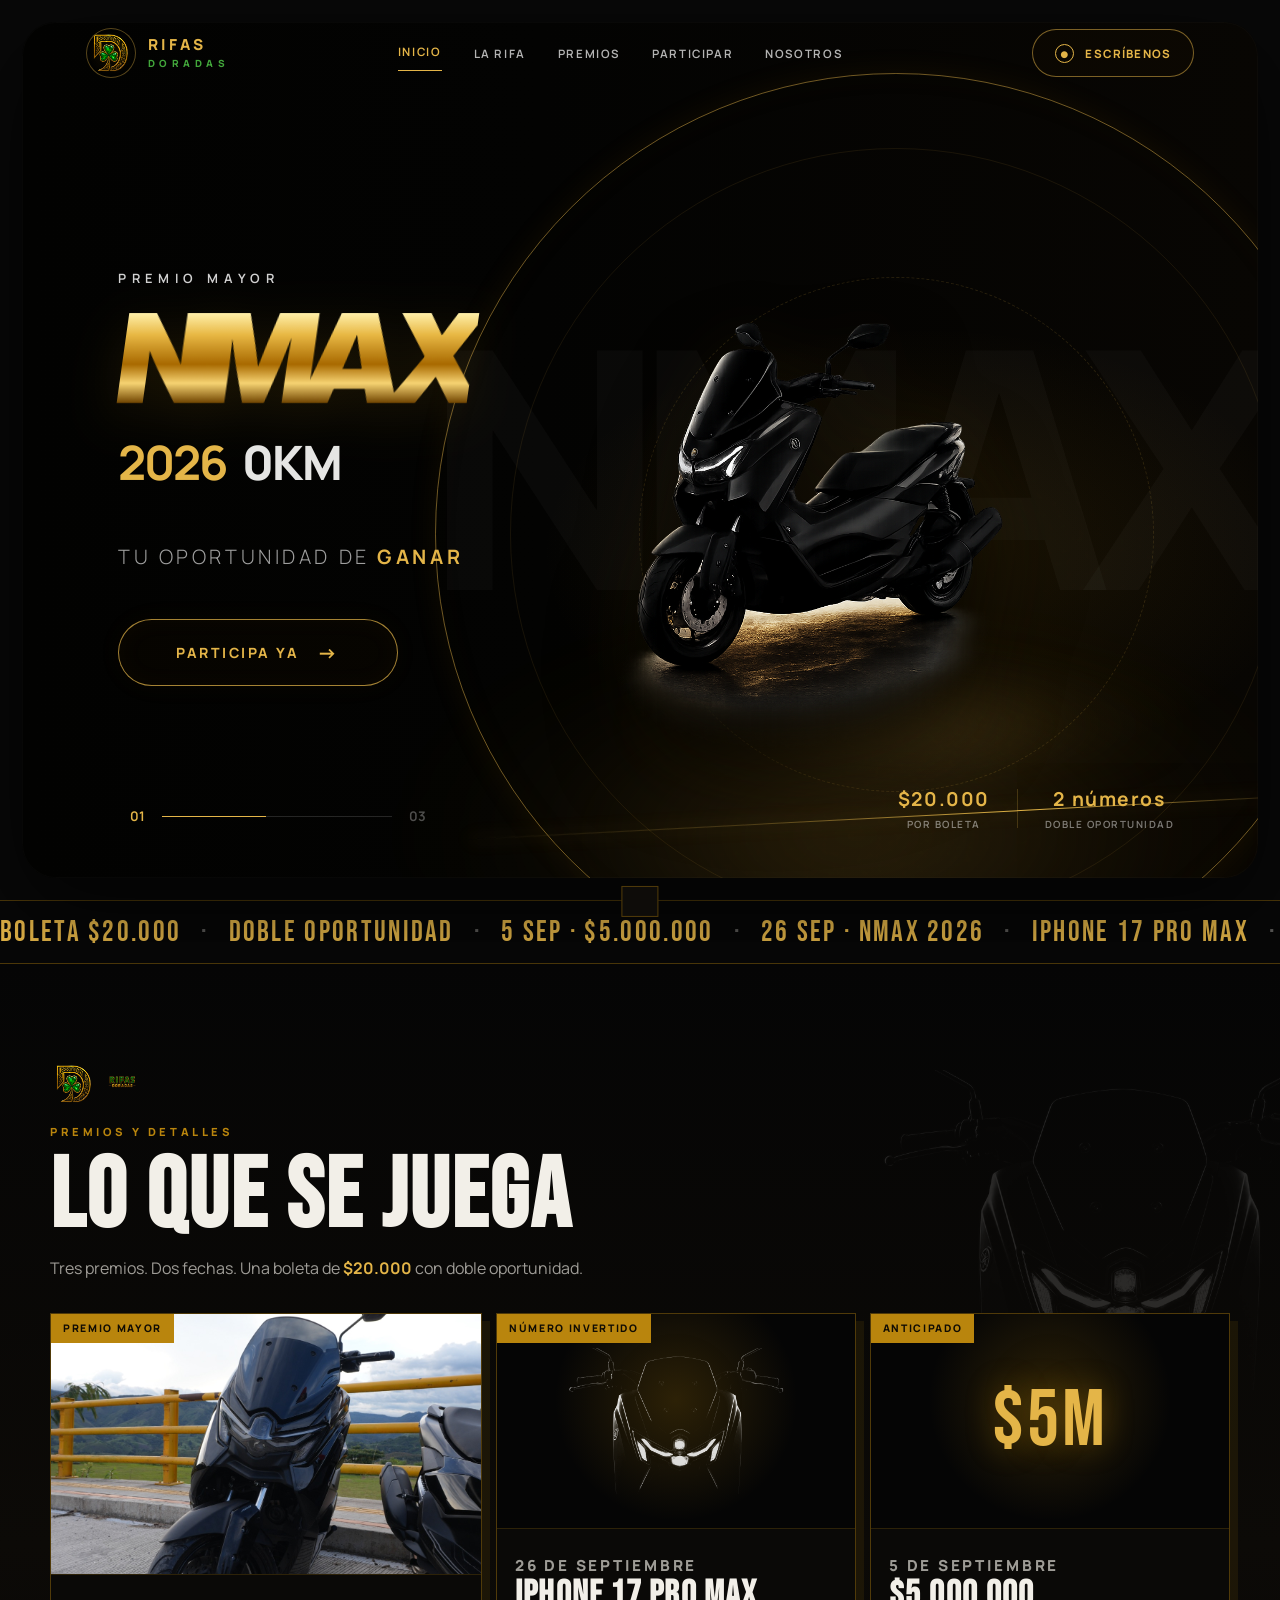
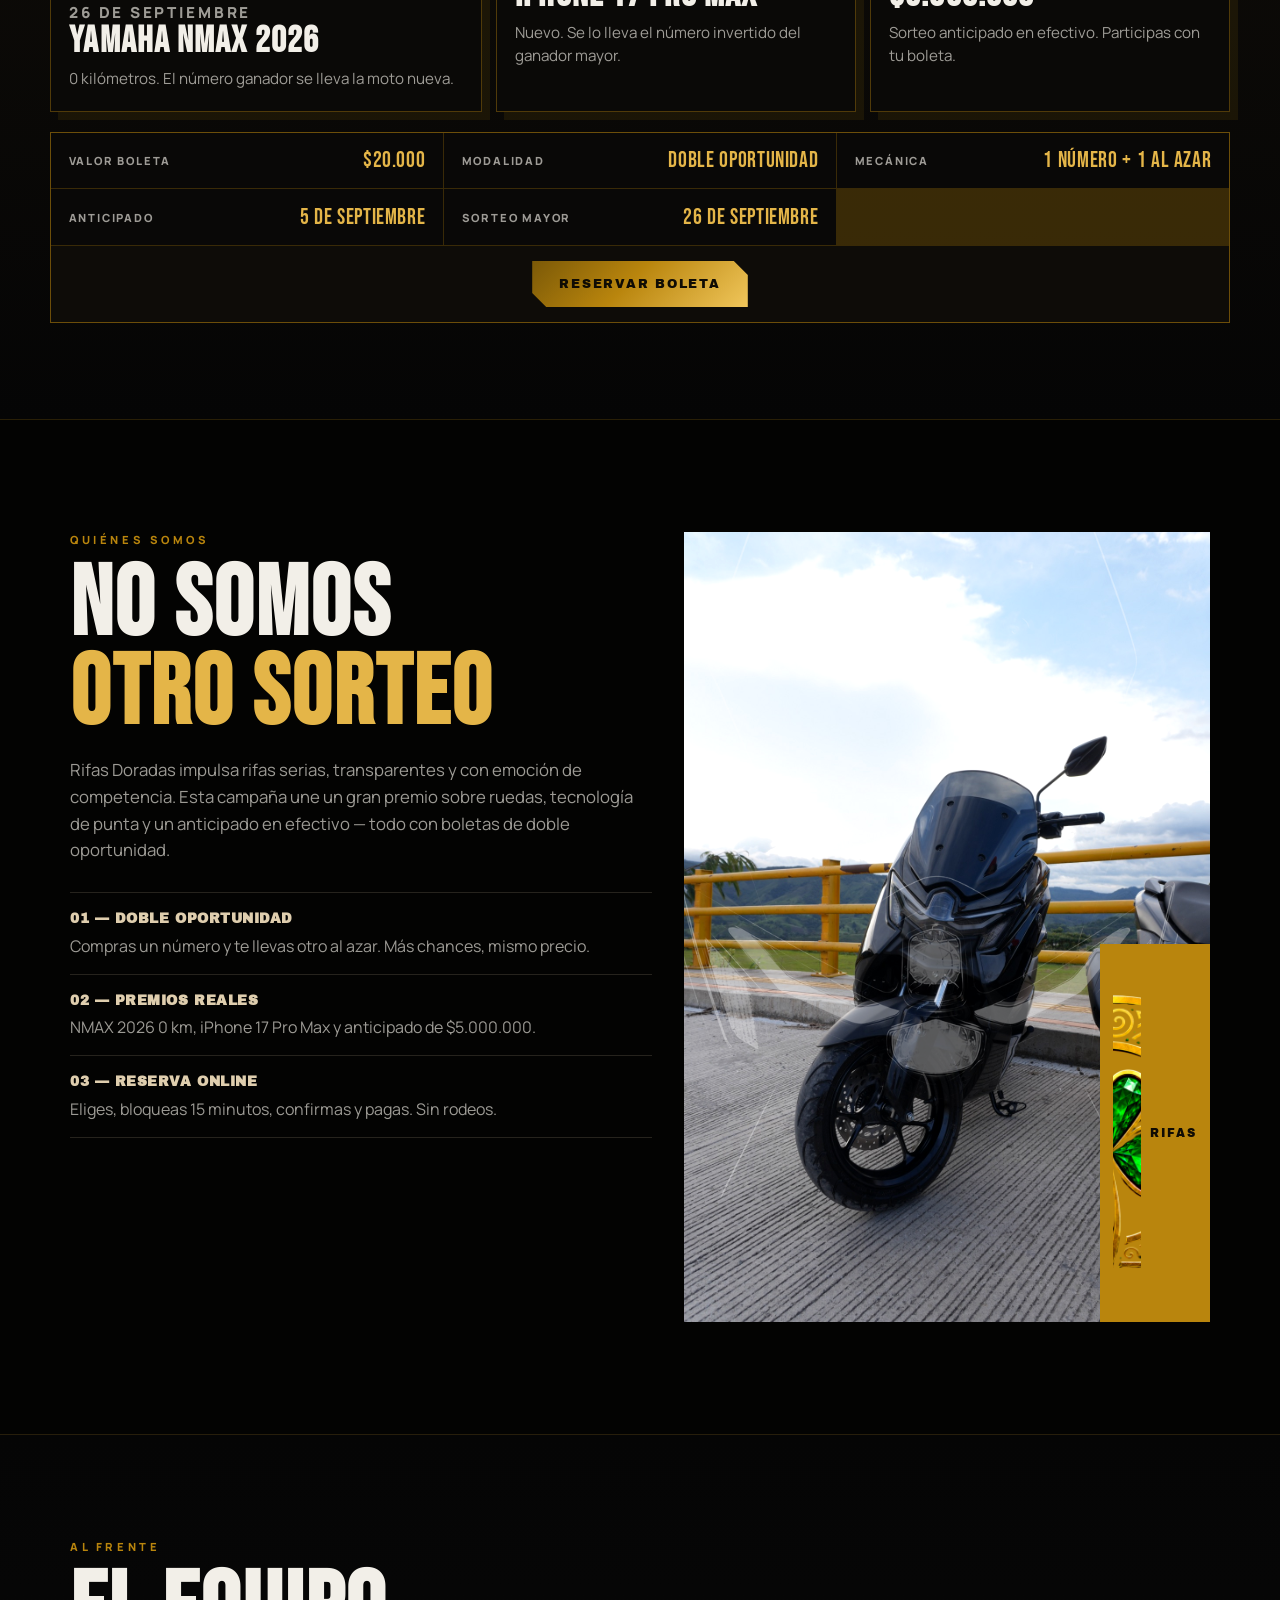
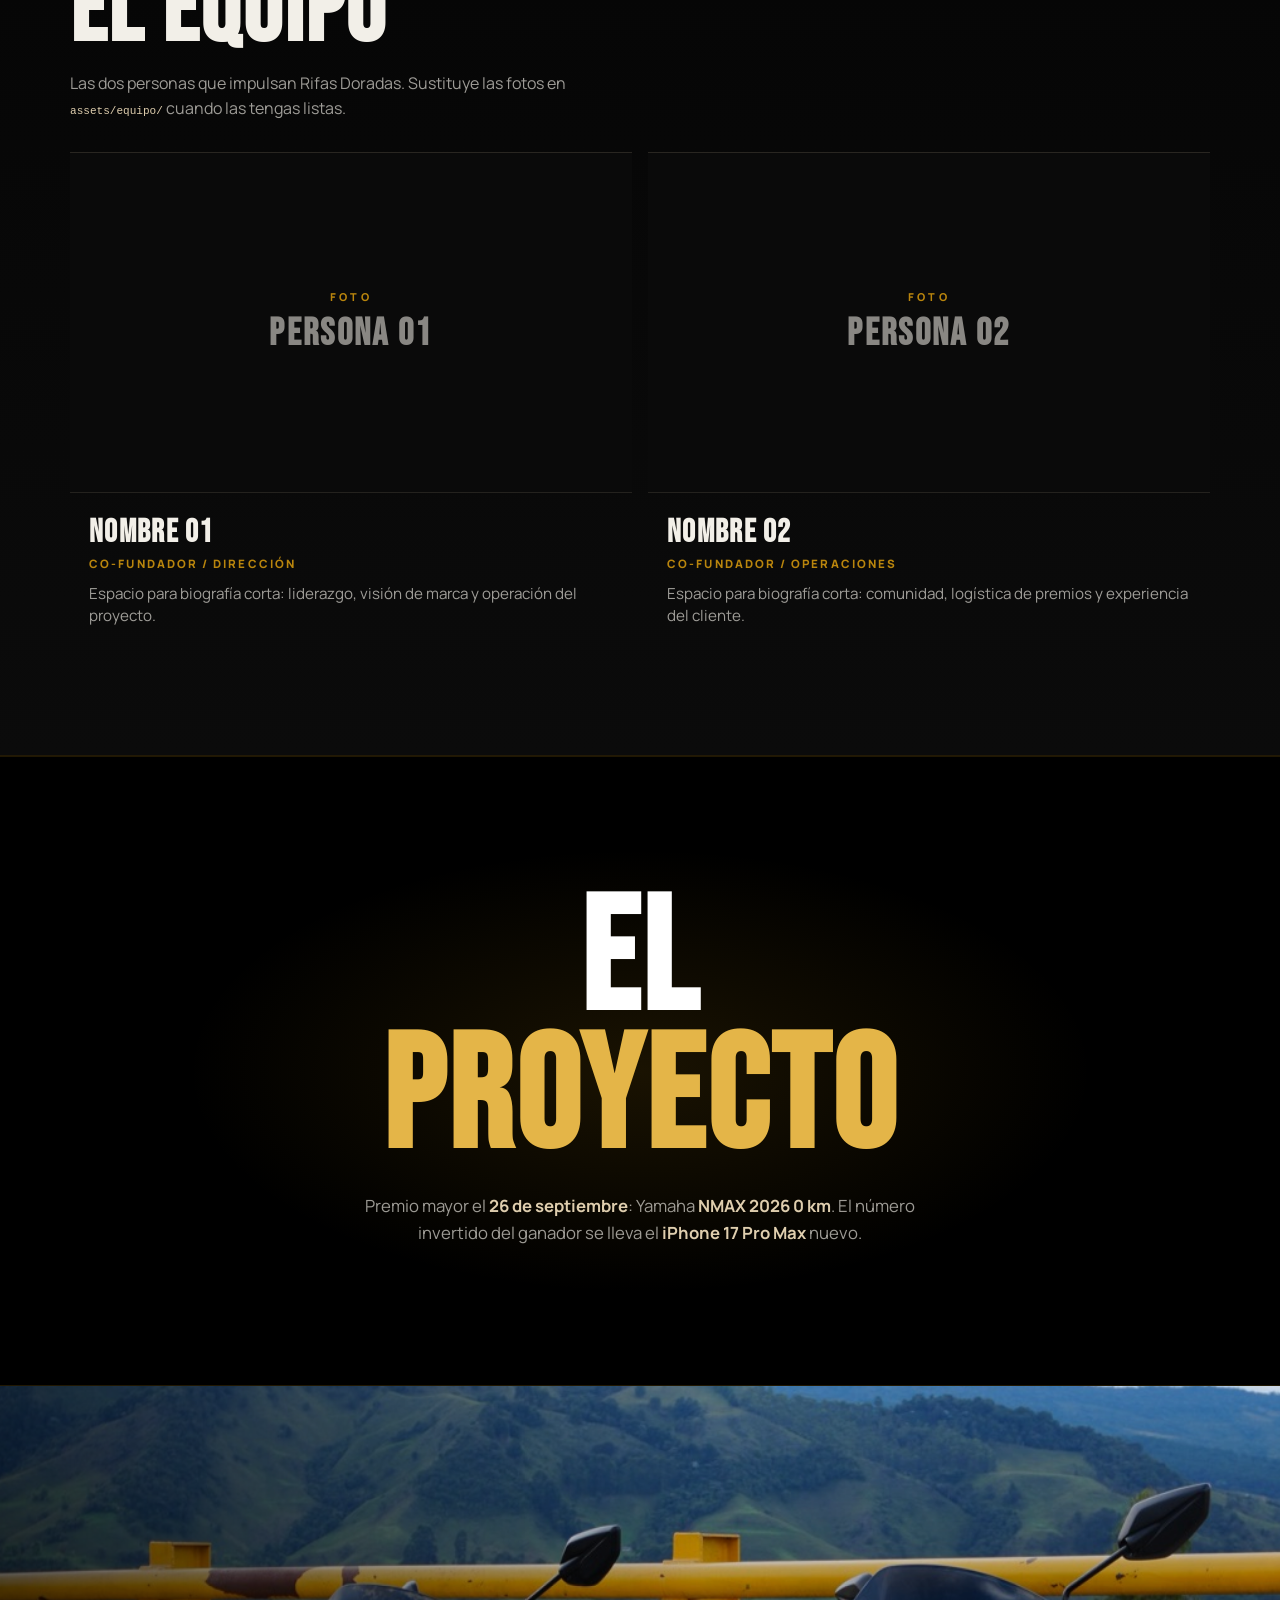
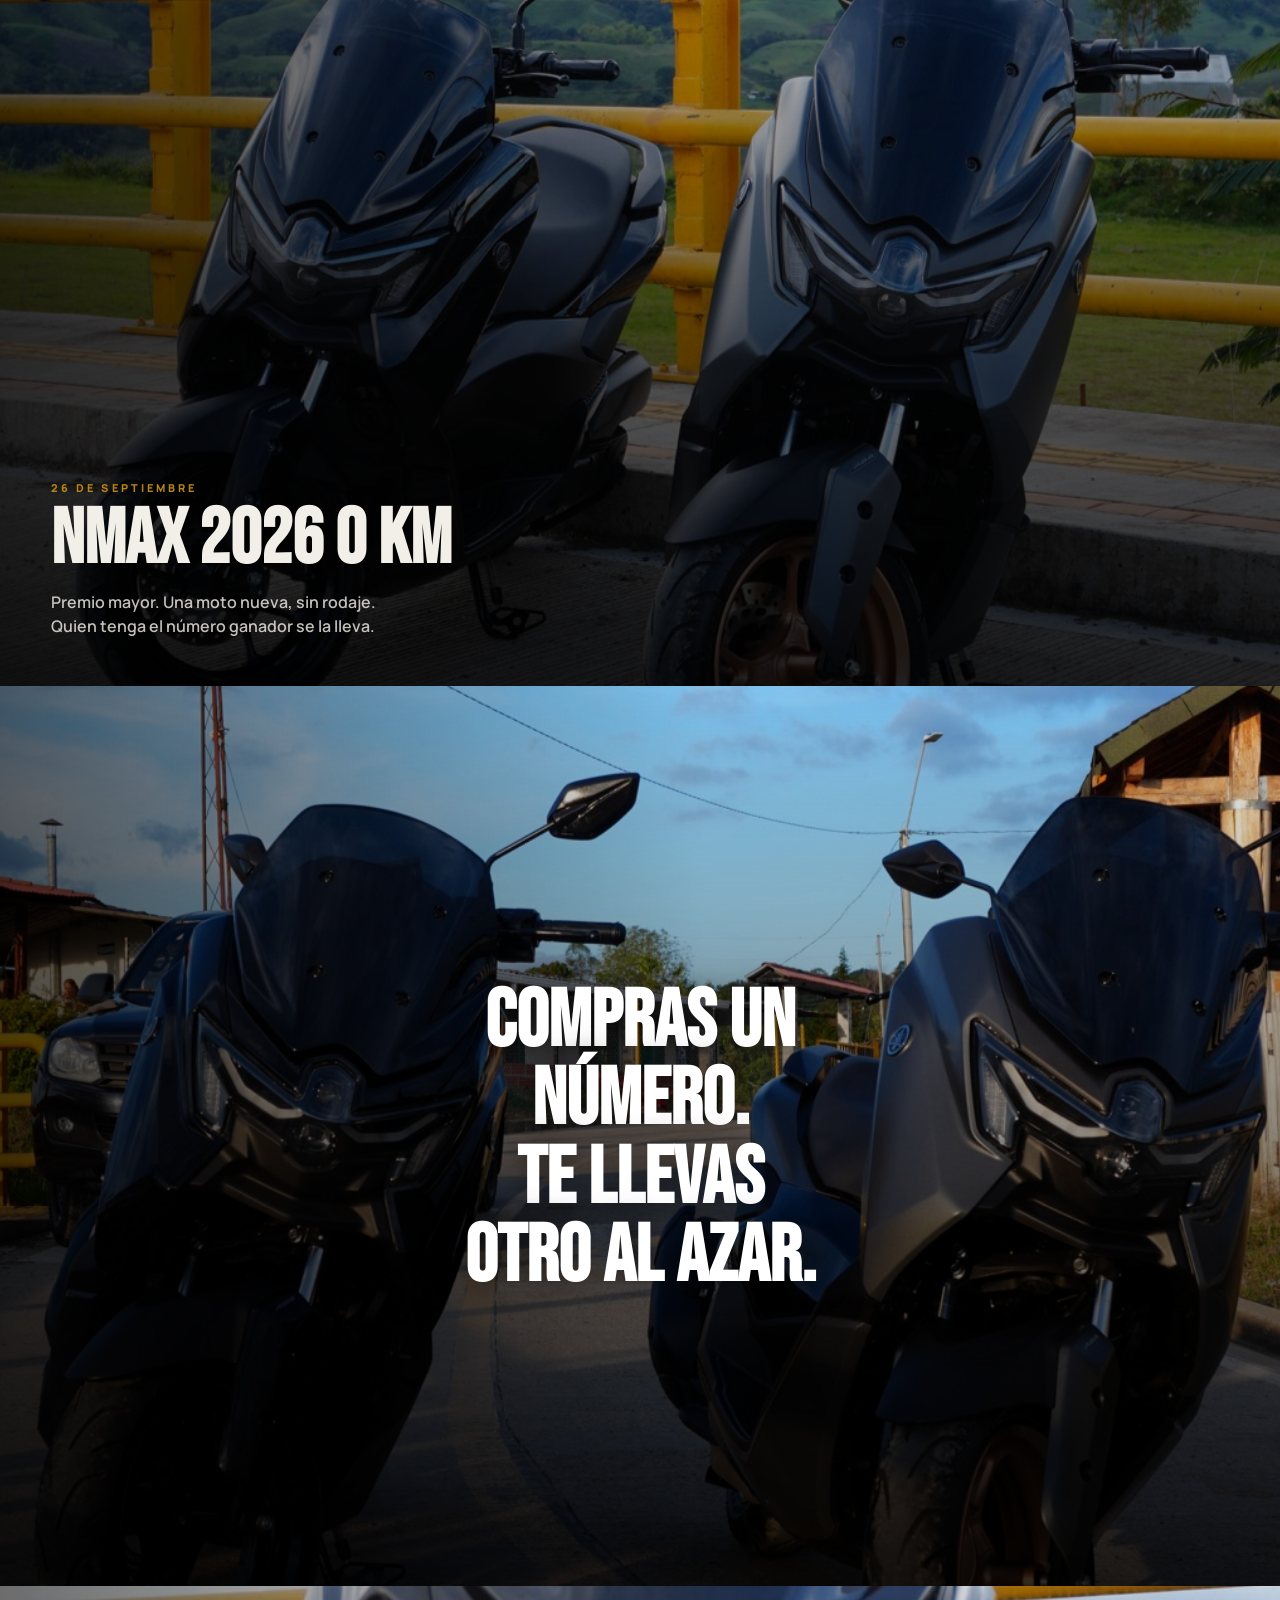
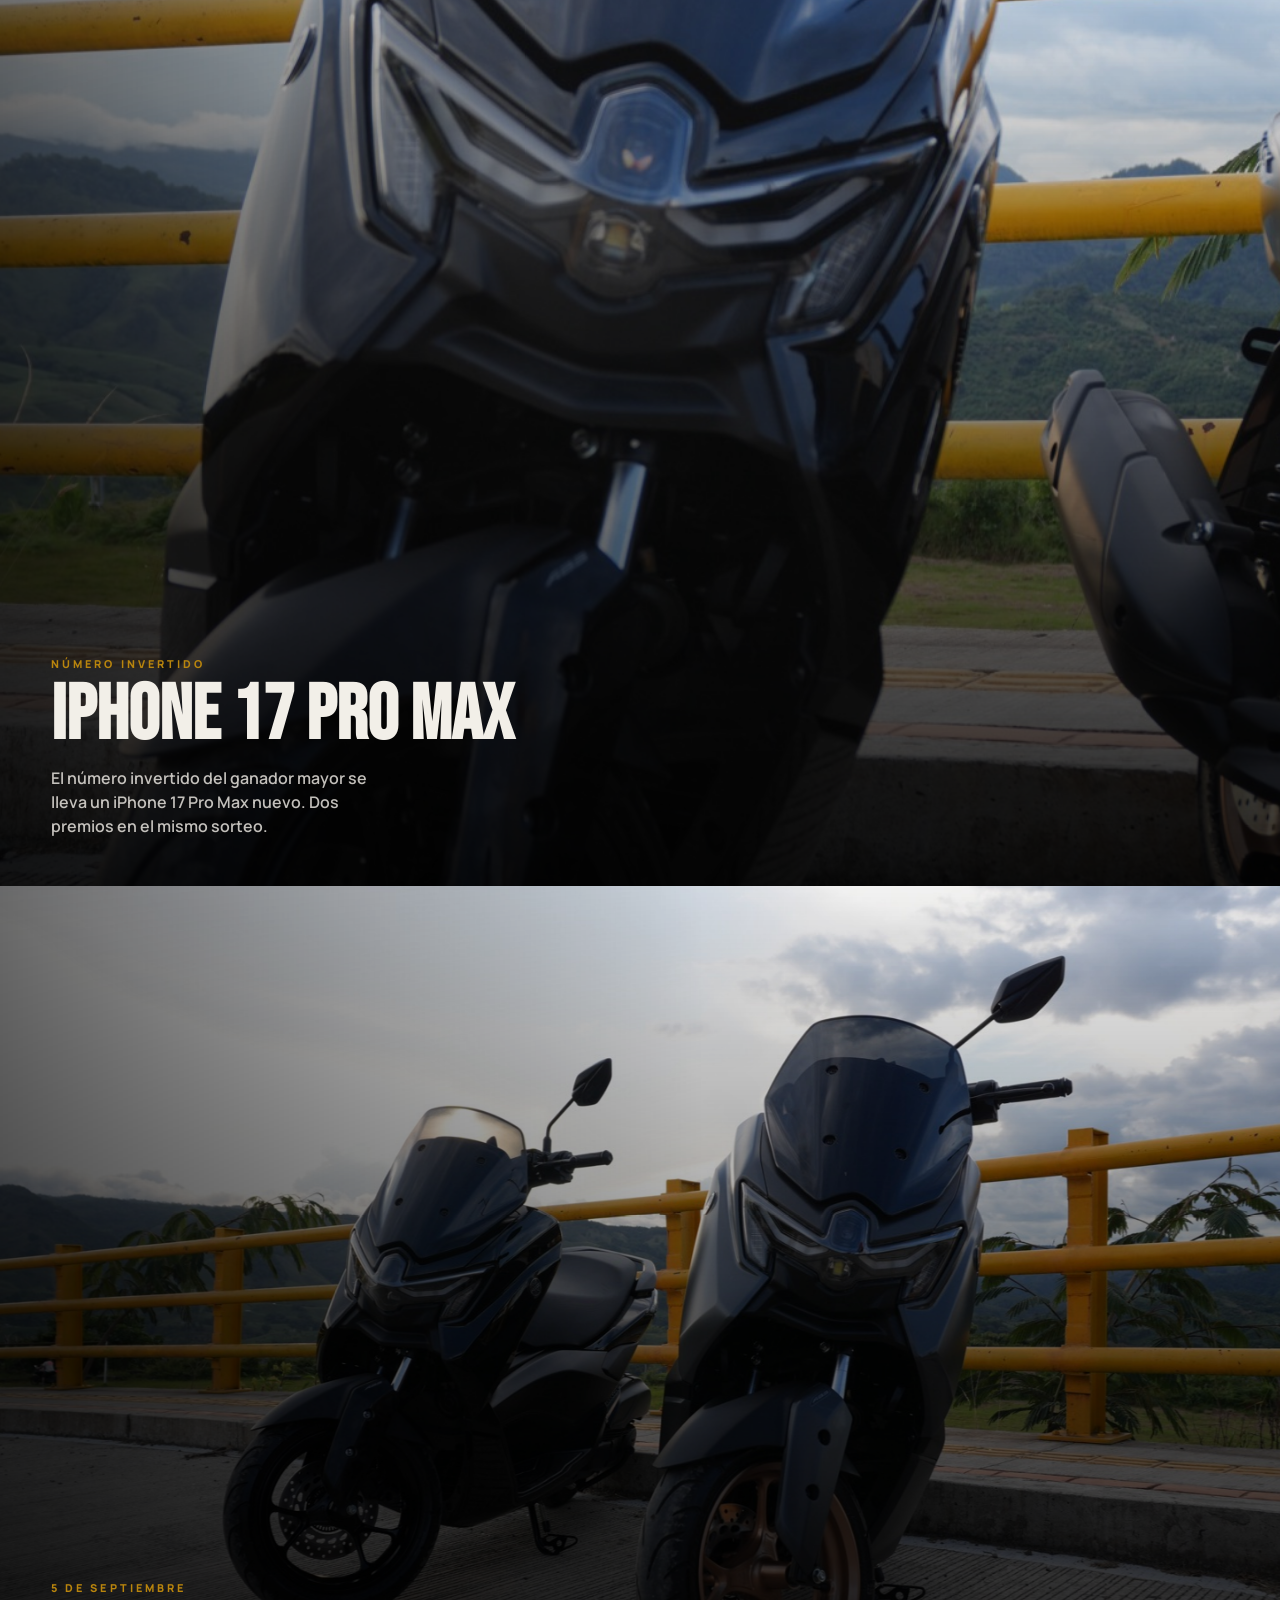
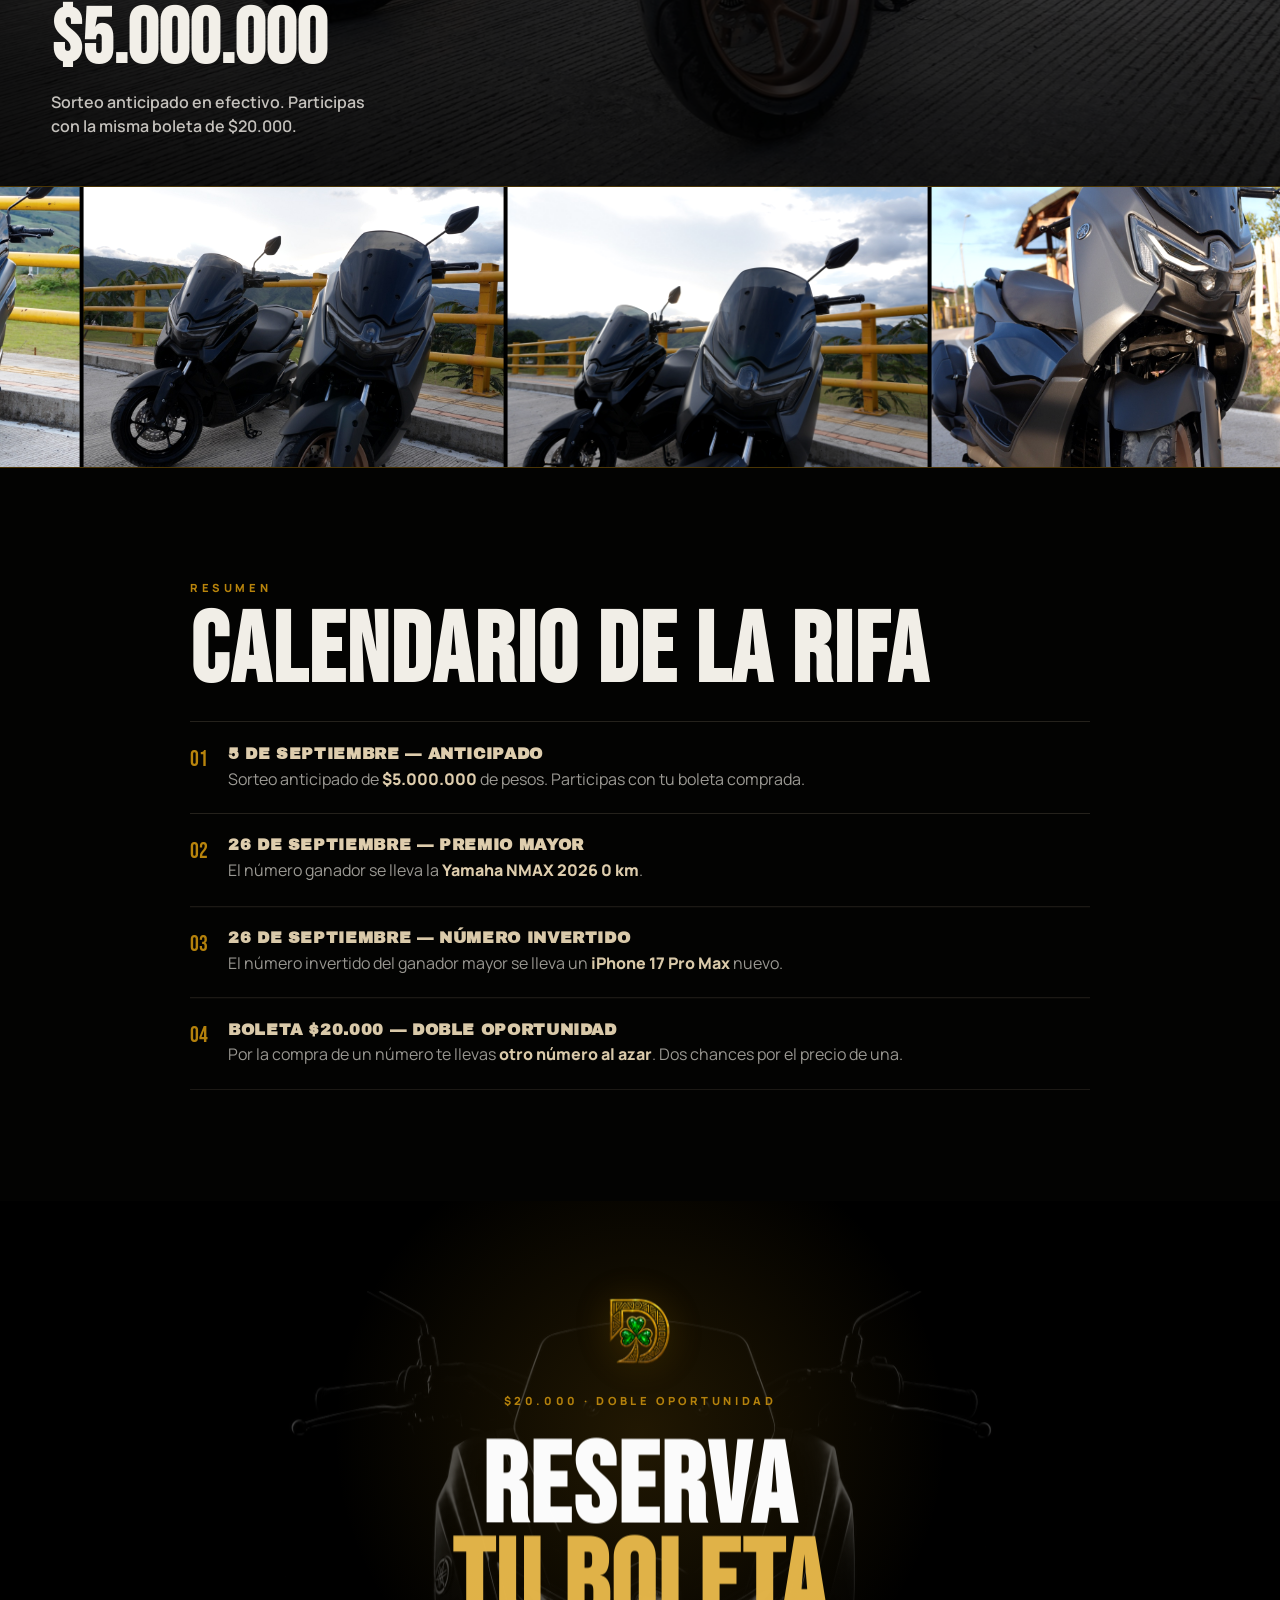
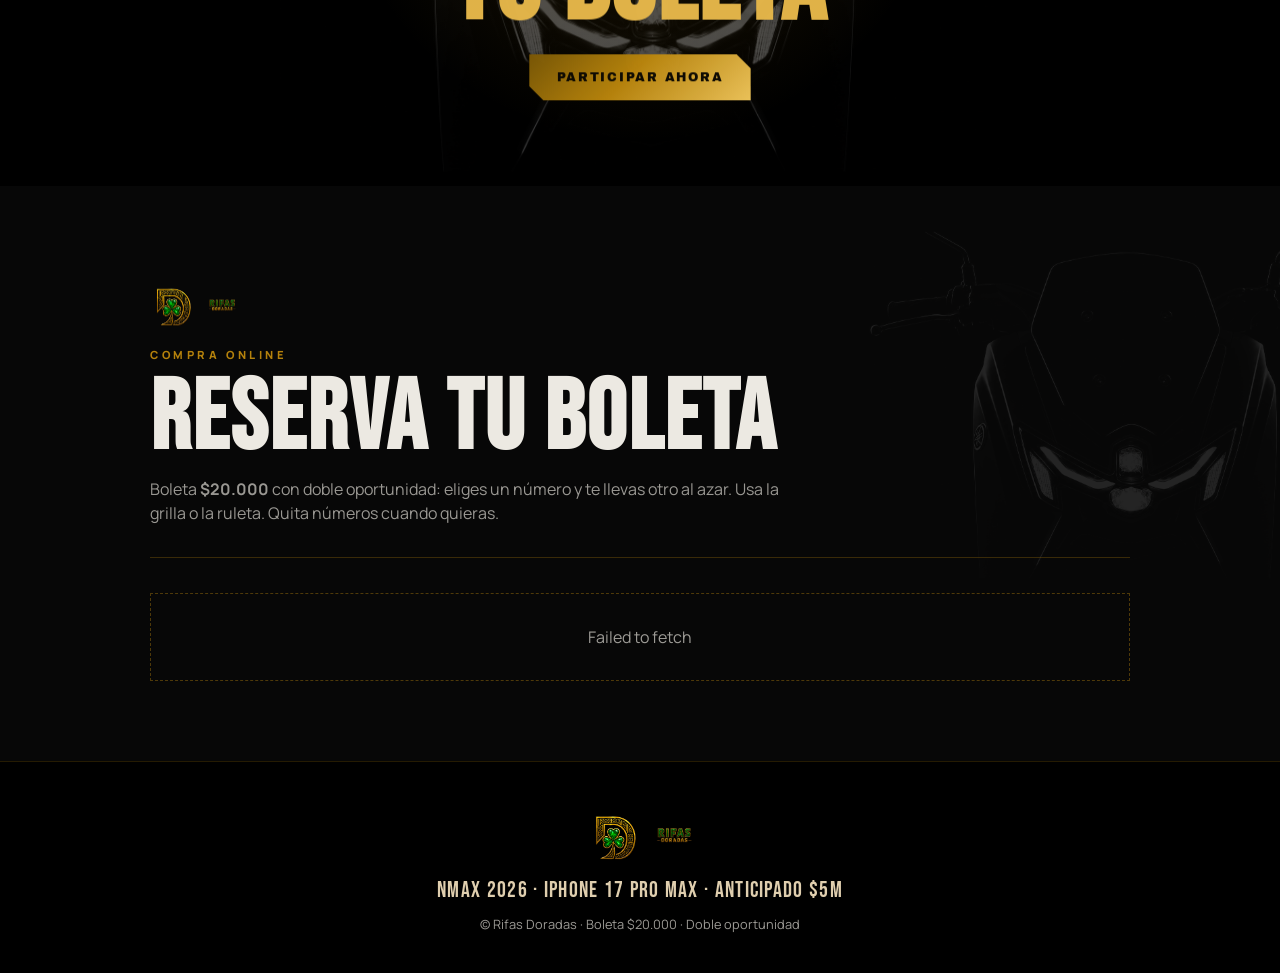
==== index.html @ 5bcb2e0c "Landing Rifas Doradas lista para Netlify. Sitio estático con hero NMAX, premios, reserva online (pac" ====
<!DOCTYPE html>
<html lang="es">
  <head>
    <meta charset="UTF-8" />
    <meta name="viewport" content="width=device-width, initial-scale=1, viewport-fit=cover" />
    <title>Rifas Doradas | NMAX 2026</title>
    <meta
      name="description"
      content="Participa por una Yamaha NMAX 2026 0 km con Rifas Doradas. Boleta $20.000 doble oportunidad."
    />
    <link rel="preconnect" href="https://fonts.googleapis.com" />
    <link rel="preconnect" href="https://fonts.gstatic.com" crossorigin />
    <link
      href="https://fonts.googleapis.com/css2?family=Archivo+Black&family=Bebas+Neue&family=Inter:wght@300;400;500;600;700;800;900&family=Manrope:wght@400;500;600;700;800&display=swap"
      rel="stylesheet"
    />
    <link rel="stylesheet" href="./css/styles.css" />
    <link rel="stylesheet" href="./css/hero.css" />
  </head>
  <body>
    <!-- CABECERA -->
    <header class="site-header">
      <div class="header-inner">
        <a href="#inicio" class="brand" aria-label="Rifas Doradas">
          <div class="brand-symbol">
            <img src="./logo.png" alt="" />
          </div>
          <div class="brand-text">
            <strong>RIFAS</strong>
            <small>DORADAS</small>
          </div>
        </a>

        <nav class="desktop-nav" aria-label="Navegación principal">
          <a href="#inicio" class="active">Inicio</a>
          <a href="#premios">La rifa</a>
          <a href="#premios">Premios</a>
          <a href="#reserva">Participar</a>
          <a href="#nosotros">Nosotros</a>
        </nav>

        <div class="header-actions">
          <div id="bloqueo-timer" class="timer-box" aria-live="polite">
            <span>Bloqueo</span>
            <strong id="timer-text">15:00</strong>
          </div>
          <a
            href="https://wa.me/573117938512"
            class="header-contact"
            target="_blank"
            rel="noopener noreferrer"
          >
            <span class="contact-icon">●</span>
            Escríbenos
          </a>
          <button
            class="mobile-menu-button"
            type="button"
            aria-label="Abrir menú"
            aria-expanded="false"
          >
            <span></span>
            <span></span>
          </button>
        </div>
      </div>
    </header>

    <div class="mobile-menu">
      <nav aria-label="Navegación móvil">
        <a href="#inicio">Inicio</a>
        <a href="#premios">La rifa</a>
        <a href="#premios">Premios</a>
        <a href="#reserva">Participar</a>
        <a href="#nosotros">Nosotros</a>
      </nav>
      <a
        href="https://wa.me/573117938512"
        class="mobile-contact"
        target="_blank"
        rel="noopener noreferrer"
      >
        Escríbenos por WhatsApp
      </a>
    </div>

    <!-- HERO -->
    <section class="hero" id="inicio">
      <div class="hero-noise" aria-hidden="true"></div>
      <div class="hero-golden-arc" aria-hidden="true"></div>
      <div class="hero-floor-light" aria-hidden="true"></div>
      <div class="hero-floor-line" aria-hidden="true"></div>
      <div class="hero-background-text" aria-hidden="true">NMAX</div>

      <div class="hero-content">
        <div class="hero-copy">
          <span class="hero-label">Premio mayor</span>
          <h1 class="hero-title"><span>NMAX</span></h1>
          <div class="hero-year">
            <strong>2026</strong>
            <span>0KM</span>
          </div>
          <p class="hero-slogan">Tu oportunidad de <strong>ganar</strong></p>
          <a href="#reserva" class="hero-button">
            Participa ya
            <span class="button-arrow">→</span>
          </a>
        </div>

        <div class="hero-product">
          <img
            src="./nmax-hero.png"
            alt="Yamaha NMAX 2026 negra, premio mayor"
            class="hero-bike"
          />
        </div>
      </div>

      <div class="hero-index" aria-hidden="true">
        <span>01</span>
        <div class="hero-index-line"><i></i></div>
        <span>03</span>
      </div>

      <div class="hero-stats">
        <div class="hero-stat">
          <strong>$20.000</strong>
          <span>Por boleta</span>
        </div>
        <div class="hero-stat-divider"></div>
        <div class="hero-stat">
          <strong>2 números</strong>
          <span>Doble oportunidad</span>
        </div>
      </div>
    </section>

    <!-- TICKER -->
    <div class="ticker" aria-hidden="true">
      <div class="ticker-track">
        <span>BOLETA $20.000</span><span>·</span>
        <span>DOBLE OPORTUNIDAD</span><span>·</span>
        <span>5 SEP · $5.000.000</span><span>·</span>
        <span>26 SEP · NMAX 2026</span><span>·</span>
        <span>IPHONE 17 PRO MAX</span><span>·</span>
        <span>BOLETA $20.000</span><span>·</span>
        <span>DOBLE OPORTUNIDAD</span><span>·</span>
        <span>5 SEP · $5.000.000</span><span>·</span>
        <span>26 SEP · NMAX 2026</span><span>·</span>
        <span>IPHONE 17 PRO MAX</span><span>·</span>
      </div>
    </div>

    <!-- PREMIOS — debajo del hero -->
    <section id="premios" class="premios-board">
      <img class="premios-silueta" src="./nmax-silueta.png" alt="" aria-hidden="true" />
      <div class="premios-inner">
        <div class="premios-head reveal">
          <div class="brand-mini">
            <img src="./logo.png" alt="" />
            <img src="./titulo.png" alt="Rifas Doradas" />
          </div>
          <p class="meta-line">Premios y detalles</p>
          <h2 class="display-title">Lo que se juega</h2>
          <p class="section-lead">
            Tres premios. Dos fechas. Una boleta de
            <strong>$20.000</strong> con doble oportunidad.
          </p>
        </div>

        <div class="premios-grid">
          <article class="premio-card premio-card-mayor reveal">
            <div class="premio-media">
              <img src="./assets/nmax/web/DSC00553.jpg" alt="Yamaha NMAX 2026" />
              <span class="premio-tag">Premio mayor</span>
            </div>
            <div class="premio-body">
              <p class="premio-date">26 de septiembre</p>
              <h3>Yamaha NMAX 2026</h3>
              <p>0 kilómetros. El número ganador se lleva la moto nueva.</p>
            </div>
          </article>

          <article class="premio-card reveal">
            <div class="premio-media premio-media-dark">
              <img class="premio-icon-silueta" src="./nmax-silueta.png" alt="" />
              <span class="premio-tag">Número invertido</span>
            </div>
            <div class="premio-body">
              <p class="premio-date">26 de septiembre</p>
              <h3>iPhone 17 Pro Max</h3>
              <p>Nuevo. Se lo lleva el número invertido del ganador mayor.</p>
            </div>
          </article>

          <article class="premio-card reveal">
            <div class="premio-media premio-media-cash">
              <span class="premio-cash">$5M</span>
              <span class="premio-tag">Anticipado</span>
            </div>
            <div class="premio-body">
              <p class="premio-date">5 de septiembre</p>
              <h3>$5.000.000</h3>
              <p>Sorteo anticipado en efectivo. Participas con tu boleta.</p>
            </div>
          </article>
        </div>

        <div class="rifa-detalle reveal">
          <div class="rifa-detalle-item">
            <span>Valor boleta</span>
            <strong>$20.000</strong>
          </div>
          <div class="rifa-detalle-item">
            <span>Modalidad</span>
            <strong>Doble oportunidad</strong>
          </div>
          <div class="rifa-detalle-item">
            <span>Mecánica</span>
            <strong>1 número + 1 al azar</strong>
          </div>
          <div class="rifa-detalle-item">
            <span>Anticipado</span>
            <strong>5 de septiembre</strong>
          </div>
          <div class="rifa-detalle-item">
            <span>Sorteo mayor</span>
            <strong>26 de septiembre</strong>
          </div>
          <div class="rifa-detalle-item rifa-detalle-cta">
            <a class="btn-gold cut" href="#reserva">Reservar boleta</a>
          </div>
        </div>
      </div>
    </section>

    <!-- NOSOTROS -->
    <section id="nosotros" class="about">
      <div class="about-grid">
        <div class="about-copy">
          <p class="meta-line reveal">Quiénes somos</p>
          <h2 class="display-title reveal">
            No somos<br />
            <span class="gold">otro sorteo</span>
          </h2>
          <p class="about-lead reveal">
            Rifas Doradas impulsa rifas serias, transparentes y con emoción de
            competencia. Esta campaña une un gran premio sobre ruedas, tecnología
            de punta y un anticipado en efectivo — todo con boletas de doble
            oportunidad.
          </p>
          <ul class="about-points">
            <li class="reveal">
              <strong>01 — Doble oportunidad</strong>
              Compras un número y te llevas otro al azar. Más chances, mismo precio.
            </li>
            <li class="reveal">
              <strong>02 — Premios reales</strong>
              NMAX 2026 0 km, iPhone 17 Pro Max y anticipado de $5.000.000.
            </li>
            <li class="reveal">
              <strong>03 — Reserva online</strong>
              Eliges, bloqueas 15 minutos, confirmas y pagas. Sin rodeos.
            </li>
          </ul>
        </div>
        <div class="about-visual reveal">
          <img src="./assets/nmax/web/DSC00553.jpg" alt="Yamaha NMAX — Rifas Doradas" />
          <img class="about-silueta" src="./nmax-silueta.png" alt="" aria-hidden="true" />
          <div class="about-stamp">
            <img src="./logo.png" alt="" />
            <span>RIFAS</span>
          </div>
        </div>
      </div>
    </section>

    <!-- EQUIPO — 2 personas al frente -->
    <section id="equipo" class="team">
      <div class="team-head">
        <p class="meta-line reveal">Al frente</p>
        <h2 class="display-title reveal">El equipo</h2>
        <p class="section-lead reveal">
          Las dos personas que impulsan Rifas Doradas. Sustituye las fotos en
          <code>assets/equipo/</code> cuando las tengas listas.
        </p>
      </div>
      <div class="team-grid">
        <article class="team-card reveal">
          <div class="team-photo">
            <!-- Drop foto: assets/equipo/persona-1.jpg -->
            <img
              src="./assets/equipo/persona-1.jpg"
              alt="Persona 1 — Rifas Doradas"
              onerror="this.classList.add('is-missing'); this.removeAttribute('src')"
            />
            <div class="team-placeholder">
              <span>FOTO</span>
              <strong>PERSONA 01</strong>
            </div>
          </div>
          <div class="team-meta">
            <h3>Nombre 01</h3>
            <p class="team-role">Co-fundador / Dirección</p>
            <p class="team-bio">
              Espacio para biografía corta: liderazgo, visión de marca y
              operación del proyecto.
            </p>
          </div>
        </article>
        <article class="team-card reveal">
          <div class="team-photo">
            <!-- Drop foto: assets/equipo/persona-2.jpg -->
            <img
              src="./assets/equipo/persona-2.jpg"
              alt="Persona 2 — Rifas Doradas"
              onerror="this.classList.add('is-missing'); this.removeAttribute('src')"
            />
            <div class="team-placeholder">
              <span>FOTO</span>
              <strong>PERSONA 02</strong>
            </div>
          </div>
          <div class="team-meta">
            <h3>Nombre 02</h3>
            <p class="team-role">Co-fundador / Operaciones</p>
            <p class="team-bio">
              Espacio para biografía corta: comunidad, logística de premios y
              experiencia del cliente.
            </p>
          </div>
        </article>
      </div>
    </section>

    <!-- CHAPTER -->
    <section class="chapter-split" id="proyecto">
      <div class="chapter-split-inner">
        <h2 class="mega-title">
          <span class="reveal-line">EL</span>
          <span class="reveal-line gold">PROYECTO</span>
        </h2>
        <p class="chapter-lead reveal">
          Premio mayor el <strong>26 de septiembre</strong>: Yamaha
          <strong>NMAX 2026 0 km</strong>. El número invertido del ganador se
          lleva el <strong>iPhone 17 Pro Max</strong> nuevo.
        </p>
      </div>
    </section>

    <!-- FRAMES NMAX -->
    <section class="frames" id="nmax">
      <article class="frame">
        <img src="./assets/nmax/web/DSC00531.jpg" alt="NMAX en la montaña" />
        <div class="frame-caption">
          <span class="frame-tag">26 de septiembre</span>
          <h3>NMAX 2026 0 km</h3>
          <p>Premio mayor. Una moto nueva, sin rodaje. Quien tenga el número ganador se la lleva.</p>
        </div>
      </article>

      <article class="frame frame-quote">
        <img src="./assets/nmax/web/DSC00568.jpg" alt="NMAX frontales" />
        <div class="frame-caption frame-caption-center">
          <p class="big-quote">
            Compras un número.<br />
            Te llevas otro al azar.
          </p>
        </div>
      </article>

      <article class="frame">
        <img src="./assets/nmax/web/DSC00565.jpg" alt="Detalle NMAX" />
        <div class="frame-caption">
          <span class="frame-tag">Número invertido</span>
          <h3>iPhone 17 Pro Max</h3>
          <p>
            El número invertido del ganador mayor se lleva un iPhone 17 Pro Max
            nuevo. Dos premios en el mismo sorteo.
          </p>
        </div>
      </article>

      <article class="frame">
        <img src="./assets/nmax/web/DSC00563.jpg" alt="NMAX lateral" />
        <div class="frame-caption">
          <span class="frame-tag">5 de septiembre</span>
          <h3>$5.000.000</h3>
          <p>Sorteo anticipado en efectivo. Participas con la misma boleta de $20.000.</p>
        </div>
      </article>
    </section>

    <!-- STRIP GALLERY -->
    <section class="strip" aria-label="Galería NMAX">
      <div class="strip-track" id="strip-track">
        <img src="./assets/nmax/web/DSC00534.jpg" alt="" />
        <img src="./assets/nmax/web/DSC00556.jpg" alt="" />
        <img src="./assets/nmax/web/DSC00560.jpg" alt="" />
        <img src="./assets/nmax/web/DSC00571.jpg" alt="" />
        <img src="./assets/nmax/web/DSC00553.jpg" alt="" />
        <img src="./assets/nmax/web/DSC00558.jpg" alt="" />
      </div>
    </section>

    <!-- CALENDARIO RESUMEN -->
    <section class="facts" id="calendario">
      <div class="facts-inner">
        <p class="meta-line reveal">Resumen</p>
        <h2 class="display-title reveal">Calendario de la rifa</h2>
        <ul class="facts-list">
          <li class="reveal">
            <span class="facts-num">01</span>
            <div>
              <h3>5 de septiembre — Anticipado</h3>
              <p>
                Sorteo anticipado de <strong>$5.000.000</strong> de pesos.
                Participas con tu boleta comprada.
              </p>
            </div>
          </li>
          <li class="reveal">
            <span class="facts-num">02</span>
            <div>
              <h3>26 de septiembre — Premio mayor</h3>
              <p>
                El número ganador se lleva la <strong>Yamaha NMAX 2026 0 km</strong>.
              </p>
            </div>
          </li>
          <li class="reveal">
            <span class="facts-num">03</span>
            <div>
              <h3>26 de septiembre — Número invertido</h3>
              <p>
                El número invertido del ganador mayor se lleva un
                <strong>iPhone 17 Pro Max</strong> nuevo.
              </p>
            </div>
          </li>
          <li class="reveal">
            <span class="facts-num">04</span>
            <div>
              <h3>Boleta $20.000 — Doble oportunidad</h3>
              <p>
                Por la compra de un número te llevas <strong>otro número al azar</strong>.
                Dos chances por el precio de una.
              </p>
            </div>
          </li>
        </ul>
      </div>
    </section>

    <!-- CTA -->
    <section class="cta-band">
      <img class="cta-silueta" src="./nmax-silueta.png" alt="" aria-hidden="true" />
      <div class="cta-band-inner">
        <img class="cta-logo reveal" src="./logo.png" alt="" />
        <p class="meta-line reveal">$20.000 · Doble oportunidad</p>
        <h2 class="mega-title mega-title-sm">
          <span class="reveal-line">RESERVA</span>
          <span class="reveal-line gold">TU BOLETA</span>
        </h2>
        <a class="btn-gold cut reveal" href="#reserva">Participar ahora</a>
      </div>
    </section>

    <!-- RESERVA -->
    <section id="reserva" class="reserva">
      <img class="watermarks-silueta" src="./nmax-silueta.png" alt="" aria-hidden="true" />
      <div class="reserva-head">
        <div class="brand-mini reveal">
          <img src="./logo.png" alt="" />
          <img src="./titulo.png" alt="Rifas Doradas" />
        </div>
        <p class="meta-line reveal">Compra online</p>
        <h2 class="display-title reveal">Reserva tu boleta</h2>
        <p class="reserva-lead reveal">
          Boleta <strong>$20.000</strong> con doble oportunidad: eliges un número y te
          llevas otro al azar. Usa la grilla o la ruleta. Quita números cuando quieras.
        </p>
      </div>

      <div class="reserva-shell">
        <div id="paso-catalogo" class="paso">
          <div id="loading-rifas" class="loading">Cargando proyecto…</div>
          <div id="rifas-grid" class="featured-grid"></div>
          <div id="empty-rifas" class="empty hidden">No hay rifas activas por ahora.</div>
        </div>

        <div id="paso-numeros" class="paso hidden">
          <button type="button" class="link-back" id="btn-volver-catalogo">← Volver</button>
          <div class="rifa-header">
            <div class="rifa-header-brand">
              <img class="rifa-logo" src="./logo.png" alt="" />
              <div>
                <h3 id="rifa-titulo">—</h3>
                <p id="rifa-desc"></p>
              </div>
            </div>
            <div class="price-pill" id="rifa-precio">₡0</div>
          </div>

          <div class="compra-panel">
            <div class="compra-panel-head">
              <div>
                <p class="meta-line" style="margin-bottom: 0.2rem">Tu selección</p>
                <p class="compra-hint">Cada boleta incluye tu número + otro al azar · Toca × para quitar</p>
              </div>
              <div class="compra-actions">
                <button type="button" class="btn-ghost cut btn-sm" id="btn-al-azar">Al azar</button>
                <div class="selection-summary">
                  <span>Pachas</span>
                  <strong id="seleccion-count">0</strong>
                  <span>/</span>
                  <span id="max-boletas">10</span>
                </div>
              </div>
            </div>
            <div id="seleccion-chips" class="seleccion-chips">
              <p class="seleccion-empty" id="seleccion-empty">Aún no hay pachas en tu compra</p>
            </div>
          </div>

          <div class="toolbar">
            <input
              id="buscar-numero"
              type="search"
              placeholder="Buscar número… (ej. 1 o 0001)"
              autocomplete="off"
            />
          </div>

          <div id="leyenda-doble" class="leyenda hidden">
            <strong>Doble oportunidad:</strong> al comprar un número te llevas
            otro al azar. En pantalla ves el par completo
            <span id="ejemplo-pacha">(ej. #0001 · #0682)</span>.
          </div>

          <div id="numeros-grid" class="num-grid" role="listbox" aria-label="Números disponibles"></div>

          <div class="sticky-bar">
            <div class="sticky-info">
              <img class="sticky-logo" src="./logo.png" alt="" />
              <div>
                <div class="price-pill" id="total-seleccion">Total ₡0</div>
                <p class="sticky-muted" id="nums-seleccionados">Ninguna pacha seleccionada</p>
              </div>
            </div>
            <button type="button" class="btn-gold cut" id="btn-continuar" disabled>Reservar</button>
          </div>
        </div>

        <div id="paso-formulario" class="paso hidden">
          <button type="button" class="link-back" id="btn-volver-numeros">← Cambiar números</button>
          <div class="form-brand">
            <img src="./logo.png" alt="" />
            <div>
              <h3 class="form-title">Tus datos</h3>
              <p class="form-lead">Completa el formulario para confirmar tu reserva.</p>
            </div>
          </div>
          <div class="chips" id="resumen-numeros"></div>
          <form id="form-reserva" class="form" novalidate>
            <label class="form-field">
              <span>Nombre completo *</span>
              <input name="nombre" required maxlength="100" autocomplete="name" />
            </label>
            <label class="form-field">
              <span>Teléfono *</span>
              <input name="telefono" required maxlength="20" inputmode="tel" autocomplete="tel" />
            </label>
            <label class="form-field">
              <span>Cédula / ID</span>
              <input name="cedula" maxlength="30" autocomplete="off" />
            </label>
            <label class="form-field">
              <span>Email</span>
              <input name="email" type="email" maxlength="120" autocomplete="email" />
            </label>
            <div class="form-actions">
              <button type="button" class="btn-ghost cut" id="btn-cancelar-reserva">Cancelar</button>
              <button type="submit" class="btn-gold cut" id="btn-confirmar">Confirmar reserva</button>
            </div>
          </form>
        </div>

        <div id="paso-exito" class="paso hidden">
          <div class="success-card" id="success-card">
            <img class="success-logo" src="./logo.png" alt="" />
            <div class="success-burst" aria-hidden="true">✓</div>
            <h3>¡Reserva confirmada!</h3>
            <p class="form-lead">Tu pacha está apartada. Completa el pago para asegurarla.</p>
            <div class="exito-box" id="exito-detalle"></div>
            <div class="form-actions form-actions-center">
              <a class="btn-gold cut" id="btn-whatsapp" href="#" target="_blank" rel="noopener">WhatsApp</a>
              <button type="button" class="btn-ghost cut" id="btn-nueva-reserva">Nueva reserva</button>
            </div>
          </div>
        </div>
      </div>
    </section>

    <!-- RULETA MODAL -->
    <div id="ruleta-modal" class="ruleta-modal hidden" role="dialog" aria-modal="true" aria-labelledby="ruleta-title">
      <div class="ruleta-backdrop" data-ruleta-close></div>
      <div class="ruleta-panel">
        <img class="ruleta-silueta" src="./nmax-silueta.png" alt="" aria-hidden="true" />
        <button type="button" class="ruleta-close" data-ruleta-close aria-label="Cerrar">×</button>
        <div class="ruleta-brand">
          <img src="./logo.png" alt="" />
          <img src="./titulo.png" alt="" />
        </div>
        <p class="meta-line" id="ruleta-title">Ruleta NMAX</p>
        <div class="ruleta-window">
          <div class="ruleta-marker" aria-hidden="true"></div>
          <div class="ruleta-display" id="ruleta-display">————</div>
        </div>
        <p class="ruleta-status" id="ruleta-status">Gira para elegir una pacha al azar</p>
        <div class="ruleta-actions" id="ruleta-actions-spin">
          <button type="button" class="btn-gold cut" id="btn-ruleta-girar">Girar ruleta</button>
        </div>
        <div class="ruleta-actions hidden" id="ruleta-actions-result">
          <button type="button" class="btn-ghost cut" id="btn-ruleta-regirar">Volver a girar</button>
          <button type="button" class="btn-gold cut" id="btn-ruleta-seleccionar">Seleccionar este número</button>
        </div>
      </div>
    </div>

    <footer class="site-footer">
      <div class="footer-inner">
        <div class="footer-brand">
          <img src="./logo.png" alt="" class="footer-logo" />
          <img src="./titulo.png" alt="Rifas Doradas" class="footer-mark" />
        </div>
        <p class="footer-tagline">NMAX 2026 · iPhone 17 Pro Max · Anticipado $5M</p>
        <p class="footer-copy">© Rifas Doradas · Boleta $20.000 · Doble oportunidad</p>
      </div>
    </footer>

    <div id="toast" class="toast" role="status" aria-live="polite"></div>
    <div id="success-particles" class="success-particles hidden" aria-hidden="true"></div>

    <!-- GSAP local (sin depender del CDN) -->
    <script src="./js/vendor/gsap.min.js"></script>
    <script src="./js/vendor/ScrollTrigger.min.js"></script>
    <script src="./js/config.js"></script>
    <script src="./js/app.js"></script>
    <script src="./js/hero.js"></script>
    <script src="./js/motion.js"></script>
  </body>
</html>
---- css/styles.css ----
/* Rifas Doradas — aggressive sport editorial */
:root {
  --black: #020202;
  --black-2: #0a0a0a;
  --ink: #f2efe8;
  --muted: rgba(242, 239, 232, 0.64);
  --gold: #b9850d;
  --gold-light: #f3c45d;
  --gold-soft: #dfceae;
  --line: rgba(185, 133, 13, 0.4);
  --danger: #c44b4b;
  --nav-h: 68px;
  --font-mega: "Bebas Neue", "Archivo Black", Impact, sans-serif;
  --font-black: "Archivo Black", Impact, sans-serif;
  --font-body: "Manrope", system-ui, sans-serif;
  --radius: 0px;
}

*,
*::before,
*::after {
  box-sizing: border-box;
}

html {
  scroll-behavior: smooth;
}

body {
  margin: 0;
  min-height: 100vh;
  background: #080808;
  color: var(--ink);
  font-family: var(--font-body);
  overflow-x: hidden;
  -webkit-font-smoothing: antialiased;
}

img {
  max-width: 100%;
  display: block;
}

a {
  color: inherit;
  text-decoration: none;
}

button,
input,
select,
textarea {
  font: inherit;
  border-radius: 0 !important;
}

.hidden {
  display: none !important;
}

.gold {
  color: var(--gold-light);
}

code {
  font-size: 0.85em;
  color: var(--gold-soft);
}

.noise {
  pointer-events: none;
  position: fixed;
  inset: 0;
  z-index: 70;
  opacity: 0.04;
  background-image: url("data:image/svg+xml,%3Csvg viewBox='0 0 200 200' xmlns='http://www.w3.org/2000/svg'%3E%3Cfilter id='n'%3E%3CfeTurbulence type='fractalNoise' baseFrequency='0.9' numOctaves='4' stitchTiles='stitch'/%3E%3C/filter%3E%3Crect width='100%25' height='100%25' filter='url(%23n)'/%3E%3C/svg%3E");
  mix-blend-mode: overlay;
}

.speed-lines {
  pointer-events: none;
  position: fixed;
  inset: 0;
  z-index: 1;
  opacity: 0.04;
  background: repeating-linear-gradient(
    -18deg,
    transparent,
    transparent 38px,
    rgba(243, 196, 93, 0.35) 38px,
    rgba(243, 196, 93, 0.35) 39px
  );
}

.meta-line {
  margin: 0 0 0.85rem;
  font-size: 0.7rem;
  letter-spacing: 0.32em;
  text-transform: uppercase;
  font-weight: 800;
  color: var(--gold);
}

.display-title {
  margin: 0;
  font-family: var(--font-mega);
  font-size: clamp(3rem, 9vw, 6.2rem);
  line-height: 0.9;
  letter-spacing: 0.02em;
  text-transform: uppercase;
}

.section-lead {
  margin: 0.9rem 0 0;
  max-width: 36rem;
  color: var(--muted);
  line-height: 1.55;
}

/* Cuts / hard geometry */
.cut {
  clip-path: polygon(0 0, calc(100% - 14px) 0, 100% 14px, 100% 100%, 14px 100%, 0 calc(100% - 14px));
}

/* ─── Nav / Hero (migrados a css/hero.css) ───────────── */

/* ─── Buttons ───────────────────────────────────────── */
.btn-gold {
  position: relative;
  display: inline-flex;
  align-items: center;
  justify-content: center;
  gap: 0.4rem;
  padding: 1rem 1.7rem;
  border: 0;
  cursor: pointer;
  background: linear-gradient(135deg, #7b5907, #b9850d 45%, #f0c65b);
  color: #100c04;
  font-family: var(--font-black);
  font-weight: 400;
  letter-spacing: 0.14em;
  text-transform: uppercase;
  font-size: 0.78rem;
  box-shadow: none;
  overflow: hidden;
  transition: transform 0.2s ease, filter 0.2s ease;
}

.btn-gold:hover {
  transform: translateY(-1px);
  filter: brightness(1.06);
}

.btn-gold:disabled {
  opacity: 0.4;
  cursor: not-allowed;
  transform: none;
  box-shadow: none;
}

.btn-ghost {
  appearance: none;
  display: inline-flex;
  align-items: center;
  justify-content: center;
  padding: 1rem 1.4rem;
  border: 1px solid rgba(242, 239, 232, 0.35);
  background: transparent;
  color: var(--ink);
  cursor: pointer;
  font-size: 0.72rem;
  letter-spacing: 0.18em;
  text-transform: uppercase;
  font-weight: 800;
}

.btn-ghost:hover {
  border-color: var(--gold);
  color: var(--gold-light);
  background: rgba(185, 133, 13, 0.08);
}

/* Initial motion state — makes GSAP visible */
.anim-item,
.reveal,
.reveal-line {
  opacity: 0;
  transform: translateY(36px);
}

.js-ready .anim-item,
.js-ready .reveal,
.js-ready .reveal-line {
  /* GSAP takes over; if no GSAP, we restore below */
}

.no-gsap .anim-item,
.no-gsap .reveal,
.no-gsap .reveal-line {
  opacity: 1;
  transform: none;
}

/* ─── Ticker ────────────────────────────────────────── */
.ticker {
  overflow: hidden;
  border-block: 1px solid var(--line);
  background: #070707;
  padding: 0.85rem 0;
}

.ticker-track {
  display: flex;
  gap: 1.25rem;
  width: max-content;
  font-family: var(--font-mega);
  font-size: clamp(1.2rem, 3vw, 1.8rem);
  letter-spacing: 0.08em;
  color: var(--gold-light);
  animation: ticker 22s linear infinite;
}

.ticker-track span:nth-child(even) {
  color: rgba(242, 239, 232, 0.35);
}

@keyframes ticker {
  from {
    transform: translateX(0);
  }
  to {
    transform: translateX(-50%);
  }
}

/* ─── Premios board (bajo el hero) ──────────────────── */
.premios-board {
  position: relative;
  padding: clamp(3.5rem, 8vw, 6rem) clamp(1rem, 3vw, 2.5rem);
  background:
    linear-gradient(180deg, #050505 0%, #0c0a07 55%, #050505 100%);
  border-bottom: 1px solid rgba(185, 133, 13, 0.2);
  overflow: hidden;
}

.premios-silueta {
  position: absolute;
  right: -6%;
  top: 10%;
  width: min(55vw, 480px);
  opacity: 0.14;
  pointer-events: none;
  mix-blend-mode: screen;
}

.premios-inner {
  position: relative;
  z-index: 1;
  width: min(1180px, 100%);
  margin: 0 auto;
}

.premios-head {
  max-width: 40rem;
  margin-bottom: 2rem;
}

.premios-head .section-lead strong {
  color: var(--gold-light);
}

.premios-grid {
  display: grid;
  gap: 0.85rem;
}

.premio-card {
  display: grid;
  border: 1px solid var(--line);
  background: #0a0907;
  overflow: hidden;
  box-shadow: 8px 8px 0 rgba(185, 133, 13, 0.1);
}

.premio-media {
  position: relative;
  min-height: 190px;
  background: #000;
  overflow: hidden;
}

.premio-media img:not(.premio-icon-silueta) {
  width: 100%;
  height: 100%;
  object-fit: cover;
  position: absolute;
  inset: 0;
  min-height: 190px;
}

.premio-media-dark,
.premio-media-cash {
  display: grid;
  place-items: center;
  background:
    radial-gradient(circle at 50% 40%, rgba(185, 133, 13, 0.22), transparent 55%),
    #050505;
}

.premio-icon-silueta {
  width: min(70%, 220px);
  opacity: 0.85;
  mix-blend-mode: screen;
  filter: brightness(1.2);
}

.premio-cash {
  font-family: var(--font-mega);
  font-size: clamp(3.5rem, 10vw, 5rem);
  letter-spacing: 0.04em;
  color: var(--gold-light);
  text-shadow: 0 0 30px rgba(185, 133, 13, 0.4);
}

.premio-tag {
  position: absolute;
  left: 0;
  top: 0;
  z-index: 2;
  padding: 0.45rem 0.75rem;
  background: var(--gold);
  color: #100c04;
  font-size: 0.65rem;
  letter-spacing: 0.16em;
  text-transform: uppercase;
  font-weight: 800;
}

.premio-body {
  padding: 1.1rem 1.15rem 1.25rem;
  border-top: 1px solid rgba(185, 133, 13, 0.2);
}

.premio-date {
  margin: 0 0 0.35rem;
  color: var(--gold);
  font-size: 0.7rem;
  letter-spacing: 0.18em;
  text-transform: uppercase;
  font-weight: 800;
}

.premio-body h3 {
  margin: 0;
  font-family: var(--font-mega);
  font-size: clamp(1.7rem, 4vw, 2.3rem);
  letter-spacing: 0.03em;
  line-height: 0.95;
}

.premio-body p {
  margin: 0.55rem 0 0;
  color: var(--muted);
  line-height: 1.5;
  font-size: 0.95rem;
}

.rifa-detalle {
  margin-top: 1.25rem;
  display: grid;
  gap: 1px;
  background: rgba(185, 133, 13, 0.28);
  border: 1px solid var(--line);
}

.rifa-detalle-item {
  display: flex;
  flex-wrap: wrap;
  justify-content: space-between;
  align-items: center;
  gap: 0.5rem 1rem;
  padding: 0.95rem 1.1rem;
  background: #090807;
}

.rifa-detalle-item span {
  font-size: 0.7rem;
  letter-spacing: 0.16em;
  text-transform: uppercase;
  color: var(--muted);
  font-weight: 800;
}

.rifa-detalle-item strong {
  font-family: var(--font-mega);
  font-size: 1.35rem;
  letter-spacing: 0.03em;
  color: var(--gold-light);
  font-weight: 400;
}

.rifa-detalle-cta {
  justify-content: center;
  background: #0e0c08;
}

@media (min-width: 900px) {
  .premios-grid {
    grid-template-columns: 1.2fr 1fr 1fr;
    align-items: stretch;
  }

  .premio-card-mayor {
    min-height: 100%;
  }

  .premio-card-mayor .premio-media {
    min-height: 260px;
  }

  .rifa-detalle {
    grid-template-columns: repeat(3, 1fr);
  }

  .rifa-detalle-cta {
    grid-column: 1 / -1;
  }
}

/* ─── About ─────────────────────────────────────────── */
.about {
  padding: clamp(4rem, 10vw, 7rem) clamp(1rem, 4vw, 3rem);
  background: var(--black);
}

.about-grid {
  width: min(1140px, 100%);
  margin: 0 auto;
  display: grid;
  gap: 2rem;
}

.about-lead {
  margin: 1.1rem 0 0;
  color: var(--muted);
  font-size: 1.05rem;
  line-height: 1.6;
  max-width: 38rem;
}

.about-points {
  list-style: none;
  margin: 1.75rem 0 0;
  padding: 0;
  display: grid;
  gap: 0;
}

.about-points li {
  padding: 1rem 0;
  border-top: 1px solid rgba(223, 206, 174, 0.16);
  color: var(--muted);
  line-height: 1.5;
}

.about-points li:last-child {
  border-bottom: 1px solid rgba(223, 206, 174, 0.16);
}

.about-points strong {
  display: block;
  color: var(--gold-soft);
  margin-bottom: 0.25rem;
  font-family: var(--font-black);
  letter-spacing: 0.04em;
  text-transform: uppercase;
  font-size: 0.85rem;
}

.about-visual {
  position: relative;
  border: 0;
  overflow: hidden;
  min-height: 320px;
}

.about-visual img {
  width: 100%;
  height: 100%;
  object-fit: cover;
  min-height: 360px;
  filter: contrast(1.05);
}

.about-silueta {
  position: absolute;
  inset: auto 6% 12% auto;
  width: 42%;
  opacity: 0.35;
  mix-blend-mode: screen;
  pointer-events: none;
  z-index: 1;
}

.about-stamp {
  position: absolute;
  right: 0;
  bottom: 0;
  z-index: 2;
  display: flex;
  align-items: center;
  gap: 0.55rem;
  padding: 0.55rem 0.85rem;
  background: var(--gold);
  color: #100c04;
  font-family: var(--font-black);
  letter-spacing: 0.16em;
  font-size: 0.72rem;
}

.about-stamp img {
  width: 28px;
  height: auto;
}

/* ─── Team ──────────────────────────────────────────── */
.team {
  padding: clamp(4rem, 9vw, 6.5rem) clamp(1rem, 4vw, 3rem);
  background:
    linear-gradient(180deg, #050505, #0b0b0b);
  border-block: 1px solid rgba(185, 133, 13, 0.16);
}

.team-head {
  width: min(1140px, 100%);
  margin: 0 auto 2rem;
}

.team-grid {
  width: min(1140px, 100%);
  margin: 0 auto;
  display: grid;
  gap: 1rem;
}

.team-card {
  border: 0;
  border-top: 1px solid rgba(223, 206, 174, 0.16);
  background: transparent;
  display: grid;
  overflow: hidden;
}

.team-photo {
  position: relative;
  min-height: 340px;
  background: #0a0a0a;
  border-bottom: 1px solid rgba(223, 206, 174, 0.12);
}

.team-photo img {
  position: absolute;
  inset: 0;
  width: 100%;
  height: 100%;
  object-fit: cover;
  z-index: 2;
}

.team-photo img.is-missing {
  display: none;
}

.team-placeholder {
  position: absolute;
  inset: 0;
  z-index: 1;
  display: grid;
  place-content: center;
  justify-items: center;
  gap: 0.4rem;
  color: var(--muted);
}

.team-placeholder span {
  font-size: 0.68rem;
  letter-spacing: 0.28em;
  color: var(--gold);
  font-weight: 800;
}

.team-placeholder strong {
  font-family: var(--font-mega);
  font-size: 2.4rem;
  letter-spacing: 0.06em;
  color: rgba(242, 239, 232, 0.55);
}

.team-meta {
  padding: 1.25rem 1.2rem 1.4rem;
}

.team-meta h3 {
  margin: 0;
  font-family: var(--font-mega);
  font-size: 2rem;
  letter-spacing: 0.04em;
}

.team-role {
  margin: 0.25rem 0 0.7rem;
  color: var(--gold);
  font-size: 0.72rem;
  letter-spacing: 0.18em;
  text-transform: uppercase;
  font-weight: 800;
}

.team-bio {
  margin: 0;
  color: var(--muted);
  line-height: 1.5;
  font-size: 0.95rem;
}

/* ─── Chapter ───────────────────────────────────────── */
.chapter-split {
  min-height: 70svh;
  display: grid;
  place-items: center;
  padding: 4rem 1rem;
  background:
    radial-gradient(ellipse at center, rgba(185, 133, 13, 0.14), transparent 50%),
    #000;
  border-block: 1px solid rgba(185, 133, 13, 0.18);
}

.chapter-split-inner {
  width: min(900px, 100%);
  text-align: center;
}

.mega-title {
  margin: 0;
  display: grid;
  font-family: var(--font-mega);
  font-size: clamp(4.2rem, 16vw, 10rem);
  line-height: 0.86;
  letter-spacing: 0.02em;
  text-transform: uppercase;
  color: #fff;
}

.mega-title-sm {
  font-size: clamp(3.2rem, 12vw, 7rem);
}

.chapter-lead {
  margin: 1.5rem auto 0;
  max-width: 36rem;
  color: var(--muted);
  font-size: 1.05rem;
  line-height: 1.6;
}

.chapter-lead strong {
  color: var(--gold-soft);
}

/* ─── Frames ────────────────────────────────────────── */
.frames {
  display: grid;
}

.frame {
  position: relative;
  min-height: 100svh;
  overflow: hidden;
  background: #000;
}

.frame img {
  position: absolute;
  inset: 0;
  width: 100%;
  height: 100%;
  object-fit: cover;
}

.frame::after {
  content: "";
  position: absolute;
  inset: 0;
  background:
    linear-gradient(180deg, rgba(0, 0, 0, 0.05), rgba(0, 0, 0, 0.82)),
    linear-gradient(90deg, rgba(0, 0, 0, 0.55), transparent 55%);
}

.frame-caption {
  position: relative;
  z-index: 1;
  height: 100%;
  min-height: 100svh;
  display: flex;
  flex-direction: column;
  justify-content: flex-end;
  padding: 3.5rem clamp(1rem, 4vw, 3.5rem) 3rem;
  width: min(640px, 100%);
}

.frame-caption-center {
  width: 100%;
  align-items: center;
  justify-content: center;
  text-align: center;
}

.frame-tag {
  font-size: 0.68rem;
  letter-spacing: 0.28em;
  text-transform: uppercase;
  color: var(--gold);
  font-weight: 800;
  margin-bottom: 0.65rem;
}

.frame-caption h3 {
  margin: 0;
  font-family: var(--font-mega);
  font-size: clamp(2.6rem, 7vw, 4.8rem);
  line-height: 0.92;
  text-transform: uppercase;
}

.frame-caption p {
  margin: 0.85rem 0 0;
  color: rgba(242, 239, 232, 0.8);
  max-width: 34ch;
  line-height: 1.5;
  font-weight: 600;
}

.big-quote {
  margin: 0 !important;
  max-width: 12ch !important;
  font-family: var(--font-mega) !important;
  font-size: clamp(2.4rem, 8vw, 5rem) !important;
  line-height: 0.98 !important;
  text-transform: uppercase;
  color: #fff !important;
  text-shadow: 0 0 30px rgba(0, 0, 0, 0.6);
}

/* Strip */
.strip {
  overflow: hidden;
  border-block: 1px solid var(--line);
  background: #000;
}

.strip-track {
  display: flex;
  gap: 4px;
  width: max-content;
}

.strip-track img {
  width: min(42vw, 420px);
  height: 220px;
  object-fit: cover;
  filter: grayscale(0.15) contrast(1.05);
}

/* Facts */
.facts {
  padding: clamp(4rem, 10vw, 7rem) clamp(1rem, 4vw, 3rem);
  background: var(--black);
}

.facts-inner {
  width: min(900px, 100%);
  margin: 0 auto;
}

.facts-list {
  list-style: none;
  margin: 1.5rem 0 0;
  padding: 0;
}

.facts-list li {
  display: grid;
  grid-template-columns: auto 1fr;
  gap: 1.25rem;
  padding: 1.4rem 0;
  border-top: 1px solid rgba(223, 206, 174, 0.16);
}

.facts-list li:last-child {
  border-bottom: 1px solid rgba(223, 206, 174, 0.16);
}

.facts-num {
  font-family: var(--font-mega);
  color: var(--gold);
  font-size: 1.4rem;
  padding-top: 0.1rem;
}

.facts-list h3 {
  margin: 0 0 0.3rem;
  font-family: var(--font-black);
  font-size: 1rem;
  letter-spacing: 0.04em;
  text-transform: uppercase;
  color: var(--gold-soft);
}

.facts-list p {
  margin: 0;
  color: var(--muted);
  line-height: 1.5;
}

.facts-list p strong {
  color: var(--gold-soft);
  font-weight: 800;
}

.cta-band {
  position: relative;
  min-height: 65svh;
  display: grid;
  place-items: center;
  text-align: center;
  padding: 4rem 1rem;
  overflow: hidden;
  background:
    radial-gradient(circle at 50% 40%, rgba(185, 133, 13, 0.18), transparent 42%),
    #000;
}

.cta-silueta {
  position: absolute;
  inset: 50% auto auto 50%;
  transform: translate(-50%, -42%);
  width: min(90vw, 720px);
  opacity: 0.28;
  pointer-events: none;
  mix-blend-mode: screen;
}

.cta-band-inner {
  position: relative;
  z-index: 1;
  display: grid;
  justify-items: center;
  gap: 1.25rem;
}

.cta-logo {
  width: 84px;
  height: auto;
  filter: drop-shadow(0 0 20px rgba(185, 133, 13, 0.4));
}

/* Reserva */
.reserva {
  position: relative;
  padding: clamp(3.5rem, 8vw, 6rem) clamp(1rem, 3vw, 2rem) 5rem;
  background: #070707;
  overflow: hidden;
}

.watermarks-silueta {
  position: absolute;
  right: -8%;
  top: 8%;
  width: min(60vw, 520px);
  opacity: 0.12;
  pointer-events: none;
  mix-blend-mode: screen;
  z-index: 0;
}

.reserva-head {
  position: relative;
  z-index: 1;
  width: min(980px, 100%);
  margin: 0 auto 2rem;
}

.brand-mini {
  display: flex;
  align-items: center;
  gap: 0.65rem;
  margin-bottom: 1rem;
}

.brand-mini img:first-child {
  width: 48px;
  height: auto;
}

.brand-mini img:last-child {
  height: 28px;
  width: auto;
  max-width: 220px;
  object-fit: contain;
}

.reserva-lead {
  margin: 0.75rem 0 0;
  color: var(--muted);
  max-width: 40rem;
  line-height: 1.55;
}

.reserva-shell {
  position: relative;
  z-index: 1;
  width: min(980px, 100%);
  margin: 0 auto;
  border: 0;
  border-top: 1px solid rgba(185, 133, 13, 0.28);
  background: transparent;
  padding: clamp(1.4rem, 3vw, 2.2rem) 0 0;
  box-shadow: none;
}

.rifa-header-brand {
  display: flex;
  gap: 0.85rem;
  align-items: flex-start;
}

.rifa-logo {
  width: 52px;
  height: auto;
  flex-shrink: 0;
  filter: drop-shadow(0 0 12px rgba(185, 133, 13, 0.3));
}

.compra-panel {
  margin-bottom: 1.25rem;
  border: 0;
  border-bottom: 1px solid rgba(223, 206, 174, 0.14);
  background: transparent;
  padding: 0 0 1.1rem;
}

.compra-panel-head {
  display: flex;
  flex-wrap: wrap;
  gap: 0.85rem;
  justify-content: space-between;
  align-items: flex-end;
  margin-bottom: 0.85rem;
}

.compra-hint {
  margin: 0;
  color: var(--muted);
  font-size: 0.82rem;
}

.compra-actions {
  display: flex;
  flex-wrap: wrap;
  gap: 0.55rem;
  align-items: center;
}

.btn-sm {
  padding: 0.7rem 1rem;
  font-size: 0.68rem;
}

.seleccion-chips {
  display: flex;
  flex-wrap: wrap;
  gap: 0.5rem;
  min-height: 48px;
  align-items: center;
}

.seleccion-empty {
  margin: 0;
  color: rgba(242, 239, 232, 0.4);
  font-size: 0.88rem;
}

.chip-removable {
  display: inline-flex;
  align-items: center;
  gap: 0.45rem;
  padding: 0.45rem 0.55rem 0.45rem 0.75rem;
  border: 1px solid var(--line);
  background: rgba(185, 133, 13, 0.16);
  color: var(--gold-light);
  font-family: ui-monospace, Menlo, monospace;
  font-size: 0.8rem;
  font-weight: 700;
}

.chip-removable button {
  appearance: none;
  border: 0;
  background: rgba(0, 0, 0, 0.35);
  color: #fff;
  width: 26px;
  height: 26px;
  cursor: pointer;
  font-size: 1rem;
  line-height: 1;
  display: grid;
  place-items: center;
}

.chip-removable button:hover {
  background: var(--danger);
}

.sticky-info {
  display: flex;
  gap: 0.75rem;
  align-items: center;
  min-width: 0;
}

.sticky-logo {
  width: 42px;
  height: auto;
  flex-shrink: 0;
}

.form-brand {
  display: flex;
  gap: 0.85rem;
  align-items: flex-start;
  margin-bottom: 0.35rem;
}

.form-brand img {
  width: 52px;
  height: auto;
}

.success-logo {
  width: 72px;
  height: auto;
  margin: 0 auto 0.5rem;
  filter: drop-shadow(0 0 18px rgba(185, 133, 13, 0.4));
}

/* Ruleta */
.ruleta-modal {
  position: fixed;
  inset: 0;
  z-index: 220;
  display: grid;
  place-items: center;
  padding: 1rem;
}

.ruleta-modal.hidden {
  display: none !important;
}

.ruleta-backdrop {
  position: absolute;
  inset: 0;
  background: rgba(0, 0, 0, 0.82);
  backdrop-filter: blur(6px);
}

.ruleta-panel {
  position: relative;
  z-index: 1;
  width: min(520px, 100%);
  border: 1px solid rgba(185, 133, 13, 0.35);
  background: #0a0a0a;
  padding: 1.5rem 1.25rem 1.35rem;
  box-shadow: none;
  overflow: hidden;
  text-align: center;
}

.ruleta-silueta {
  position: absolute;
  inset: 50% auto auto 50%;
  transform: translate(-50%, -48%);
  width: 120%;
  max-width: none;
  opacity: 0.22;
  pointer-events: none;
  mix-blend-mode: screen;
}

.ruleta-close {
  position: absolute;
  top: 0.55rem;
  right: 0.65rem;
  z-index: 2;
  border: 1px solid var(--line);
  background: #0a0a0a;
  color: var(--ink);
  width: 36px;
  height: 36px;
  cursor: pointer;
  font-size: 1.35rem;
  line-height: 1;
}

.ruleta-brand {
  position: relative;
  z-index: 1;
  display: flex;
  justify-content: center;
  align-items: center;
  gap: 0.65rem;
  margin-bottom: 0.75rem;
}

.ruleta-brand img:first-child {
  width: 48px;
  height: auto;
}

.ruleta-brand img:last-child {
  height: 26px;
  width: auto;
  max-width: 180px;
  object-fit: contain;
}

.ruleta-window {
  position: relative;
  z-index: 1;
  margin: 1rem auto;
  border: 1px solid var(--line);
  background: #050505;
  min-height: 120px;
  display: grid;
  place-items: center;
  overflow: hidden;
  box-shadow: inset 0 0 40px rgba(185, 133, 13, 0.12);
}

.ruleta-marker {
  position: absolute;
  top: 0;
  bottom: 0;
  left: 50%;
  width: 2px;
  background: linear-gradient(transparent, var(--gold-light), transparent);
  transform: translateX(-50%);
  opacity: 0.7;
}

.ruleta-display {
  position: relative;
  z-index: 1;
  font-family: var(--font-mega);
  font-size: clamp(1.8rem, 7vw, 2.8rem);
  letter-spacing: 0.06em;
  color: var(--gold-light);
  text-shadow: 0 0 24px rgba(185, 133, 13, 0.45);
  padding: 0.5rem 1rem;
  transition: transform 0.08s linear;
}

.ruleta-display.is-spinning {
  color: #fff;
}

.ruleta-display.is-winner {
  color: var(--gold-light);
  animation: winnerPulse 0.7s ease;
}

@keyframes winnerPulse {
  0% {
    transform: scale(0.85);
  }
  55% {
    transform: scale(1.08);
  }
  100% {
    transform: scale(1);
  }
}

.ruleta-status {
  position: relative;
  z-index: 1;
  margin: 0 0 1rem;
  color: var(--muted);
  font-size: 0.92rem;
  min-height: 1.4em;
}

.ruleta-actions {
  position: relative;
  z-index: 1;
  display: flex;
  flex-wrap: wrap;
  gap: 0.65rem;
  justify-content: center;
}

.paso {
  animation: fadeIn 0.35s ease;
}

@keyframes fadeIn {
  from {
    opacity: 0;
    transform: translateY(10px);
  }
  to {
    opacity: 1;
    transform: none;
  }
}

.loading,
.empty {
  padding: 2rem 1rem;
  text-align: center;
  color: var(--muted);
  border: 1px dashed var(--line);
}

.featured-grid {
  display: grid;
}

.featured-card {
  display: grid;
  border: 0;
  background: transparent;
  overflow: hidden;
  gap: 1.25rem;
}

.featured-media {
  position: relative;
  min-height: 240px;
  background: #000;
}

.featured-media > img:first-child {
  width: 100%;
  height: 100%;
  object-fit: cover;
  position: absolute;
  inset: 0;
}

.featured-silueta {
  position: absolute !important;
  inset: auto 8% 8% auto !important;
  width: 42% !important;
  height: auto !important;
  object-fit: contain !important;
  opacity: 0.45;
  mix-blend-mode: screen;
  z-index: 1;
  pointer-events: none;
}

.featured-brand {
  display: flex;
  align-items: center;
  gap: 0.55rem;
}

.featured-brand img:first-child {
  width: 40px;
  height: auto;
}

.featured-brand img:last-child {
  height: 22px;
  width: auto;
  max-width: 160px;
  object-fit: contain;
}

.featured-body {
  padding: clamp(1.2rem, 3vw, 2rem);
  display: flex;
  flex-direction: column;
  gap: 0.7rem;
  justify-content: center;
}

.featured-body h3 {
  margin: 0;
  font-family: var(--font-mega);
  font-size: clamp(1.8rem, 4vw, 2.8rem);
  letter-spacing: 0.02em;
  line-height: 0.92;
}

.featured-body p {
  margin: 0;
  color: var(--muted);
  line-height: 1.5;
}

.badge-doble {
  display: inline-flex;
  width: fit-content;
  font-size: 0.62rem;
  letter-spacing: 0.14em;
  text-transform: uppercase;
  color: #1a1408;
  background: var(--gold-light);
  padding: 0.3rem 0.7rem;
  font-weight: 800;
}

.featured-meta {
  list-style: none;
  margin: 0.4rem 0 0.8rem;
  padding: 0;
  display: grid;
  gap: 0.35rem;
  font-size: 0.86rem;
}

.featured-meta li {
  display: flex;
  justify-content: space-between;
  gap: 1rem;
  color: var(--muted);
  border-bottom: 1px solid rgba(223, 206, 174, 0.12);
  padding-bottom: 0.35rem;
}

.featured-meta strong {
  color: var(--ink);
}

.link-back {
  border: 0;
  background: transparent;
  color: var(--gold-light);
  cursor: pointer;
  padding: 0;
  margin-bottom: 1rem;
  font-size: 0.88rem;
  font-weight: 700;
}

.rifa-header {
  display: flex;
  flex-wrap: wrap;
  justify-content: space-between;
  gap: 1rem;
  margin-bottom: 1rem;
}

.rifa-header h3 {
  margin: 0 0 0.35rem;
  font-family: var(--font-mega);
  font-size: clamp(1.6rem, 3.5vw, 2.3rem);
  letter-spacing: 0.02em;
}

#rifa-desc {
  margin: 0;
  color: var(--muted);
}

.price-pill {
  white-space: nowrap;
  padding: 0.55rem 0.9rem;
  border: 1px solid var(--line);
  background: rgba(185, 133, 13, 0.12);
  color: var(--gold-light);
  font-weight: 800;
  letter-spacing: 0.04em;
}

.toolbar {
  display: flex;
  flex-wrap: wrap;
  gap: 0.75rem;
  align-items: center;
  margin-bottom: 0.85rem;
}

.toolbar input {
  flex: 1;
  min-width: 180px;
  padding: 0.85rem 0.95rem;
  border: 1px solid var(--line);
  background: #0d0b08;
  color: var(--ink);
}

.selection-summary {
  display: flex;
  gap: 0.55rem;
  align-items: baseline;
  padding: 0.55rem 0.85rem;
  border: 1px solid var(--line);
  background: #101010;
  font-size: 0.9rem;
}

.selection-summary strong {
  color: var(--gold-light);
}

.leyenda {
  margin-bottom: 0.85rem;
  padding: 0.7rem 0.9rem;
  background: rgba(185, 133, 13, 0.08);
  border: 1px dashed var(--line);
  color: var(--gold-soft);
  font-size: 0.85rem;
}

.num-grid {
  display: grid;
  grid-template-columns: repeat(auto-fill, minmax(68px, 1fr));
  gap: 0.4rem;
  max-height: min(56vh, 620px);
  overflow: auto;
  padding: 0.3rem;
  margin-bottom: 5.75rem;
  scrollbar-width: thin;
  scrollbar-color: var(--gold) transparent;
}

.num-grid-dual {
  grid-template-columns: repeat(auto-fill, minmax(108px, 1fr));
}

.num-cell {
  appearance: none;
  border: 1px solid rgba(255, 255, 255, 0.1);
  background: #14110c;
  color: var(--ink);
  min-height: 44px;
  font-family: ui-monospace, SFMono-Regular, Menlo, monospace;
  font-size: 0.82rem;
  font-weight: 700;
  cursor: pointer;
  transition: transform 0.12s ease, border-color 0.12s, background 0.12s;
}

.num-cell-dual {
  min-height: 52px;
  font-size: 0.72rem;
  line-height: 1.25;
  padding: 0.35rem 0.25rem;
}

.num-cell:hover {
  border-color: rgba(243, 196, 93, 0.55);
  transform: translateY(-2px);
}

.num-cell.selected {
  border-color: var(--gold-light);
  background: #5a4208;
  color: #fff8e0;
  box-shadow: 0 0 0 1px rgba(243, 196, 93, 0.4);
}

.sticky-bar {
  position: sticky;
  bottom: 0.75rem;
  z-index: 30;
  display: flex;
  flex-wrap: wrap;
  gap: 0.85rem;
  align-items: center;
  justify-content: space-between;
  padding: 0.9rem 0;
  border: 0;
  border-top: 1px solid rgba(185, 133, 13, 0.3);
  background: rgba(5, 5, 5, 0.92);
  backdrop-filter: blur(10px);
  box-shadow: none;
}

.sticky-muted {
  margin: 0.25rem 0 0;
  color: var(--muted);
  font-size: 0.86rem;
  max-width: 48ch;
  word-break: break-word;
}

.chips {
  display: flex;
  flex-wrap: wrap;
  gap: 0.45rem;
  margin: 0 0 1.1rem;
}

.chip {
  display: inline-flex;
  padding: 0.35rem 0.65rem;
  border: 1px solid var(--line);
  background: rgba(185, 133, 13, 0.12);
  color: var(--gold-light);
  font-family: ui-monospace, Menlo, monospace;
  font-size: 0.78rem;
  font-weight: 700;
}

.form-title {
  margin: 0;
  font-family: var(--font-mega);
  font-size: 2rem;
  letter-spacing: 0.04em;
  color: var(--gold-soft);
}

.form-lead {
  margin: 0.35rem 0 1rem;
  color: var(--muted);
}

.form {
  display: grid;
  gap: 0.9rem;
}

.form-field {
  display: grid;
  gap: 0.35rem;
}

.form-field span {
  font-size: 0.68rem;
  letter-spacing: 0.14em;
  text-transform: uppercase;
  color: var(--muted);
  font-weight: 800;
}

.form-field input {
  width: 100%;
  padding: 0.85rem 0.95rem;
  border: 1px solid var(--line);
  background: #0d0b08;
  color: var(--ink);
  outline: none;
}

.form-field input:focus {
  border-color: rgba(243, 196, 93, 0.7);
  box-shadow: 0 0 0 2px rgba(185, 133, 13, 0.2);
}

.form-actions {
  display: flex;
  flex-wrap: wrap;
  gap: 0.75rem;
  justify-content: flex-end;
  margin-top: 0.35rem;
}

.form-actions-center {
  justify-content: center;
}

.success-card {
  text-align: center;
  padding: 1rem 0 0.5rem;
}

.success-card h3 {
  margin: 0.6rem 0 0.5rem;
  font-family: var(--font-mega);
  font-size: clamp(1.8rem, 5vw, 2.8rem);
  letter-spacing: 0.04em;
}

.success-burst {
  width: 72px;
  height: 72px;
  margin: 0 auto;
  border: 1px solid rgba(243, 196, 93, 0.5);
  background: var(--gold);
  color: #100c04;
  display: grid;
  place-items: center;
  font-size: 1.8rem;
  font-weight: 900;
}

.exito-box {
  text-align: left;
  margin: 1.25rem auto;
  max-width: 420px;
  padding: 1rem 1.1rem;
  border: 1px solid var(--line);
  background: #050505;
  color: var(--muted);
  line-height: 1.55;
  font-size: 0.92rem;
}

.exito-box strong {
  color: var(--ink);
}

.success-particles {
  pointer-events: none;
  position: fixed;
  inset: 0;
  z-index: 90;
  overflow: hidden;
}

.success-particle {
  position: absolute;
  width: 6px;
  height: 6px;
  background: var(--gold-light);
  box-shadow: 0 0 12px var(--gold);
  opacity: 0;
}

.toast {
  position: fixed;
  left: 50%;
  bottom: 1.25rem;
  transform: translateX(-50%) translateY(120%);
  z-index: 200;
  max-width: min(92vw, 420px);
  padding: 0.9rem 1.1rem;
  border: 1px solid var(--line);
  background: #0e0c09;
  color: var(--ink);
  box-shadow: none;
  transition: transform 0.3s ease;
  font-size: 0.9rem;
  font-weight: 600;
}

.toast.is-visible {
  transform: translateX(-50%) translateY(0);
}

.toast.ok {
  border-color: rgba(47, 158, 107, 0.55);
}

.toast.error {
  border-color: rgba(196, 75, 75, 0.6);
}

.site-footer {
  border-top: 1px solid rgba(185, 133, 13, 0.2);
  padding: 3rem 1rem 2.5rem;
  text-align: center;
  background: #000;
}

.footer-inner {
  display: grid;
  gap: 0.75rem;
  justify-items: center;
}

.footer-brand {
  display: flex;
  align-items: center;
  gap: 0.75rem;
}

.footer-logo {
  width: 56px;
  height: auto;
}

.footer-mark {
  height: 36px;
  width: auto;
  max-width: 220px;
  object-fit: contain;
}

.footer-tagline {
  margin: 0;
  font-family: var(--font-mega);
  letter-spacing: 0.06em;
  font-size: 1.35rem;
  color: var(--gold-soft);
}

.footer-copy {
  margin: 0;
  color: var(--muted);
  font-size: 0.8rem;
}

@media (min-width: 768px) {
  .about-grid {
    grid-template-columns: 1.05fr 0.95fr;
    align-items: stretch;
  }

  .team-grid {
    grid-template-columns: 1fr 1fr;
  }

  .featured-card {
    grid-template-columns: 1.05fr 0.95fr;
    min-height: 360px;
  }

  .strip-track img {
    height: 280px;
  }
}

@media (max-width: 767px) {
  .ruleta-actions .btn-gold,
  .ruleta-actions .btn-ghost {
    width: 100%;
  }
}

@media (prefers-reduced-motion: reduce) {
  html {
    scroll-behavior: auto;
  }

  .ticker-track {
    animation: none;
  }

  .anim-item,
  .reveal,
  .reveal-line {
    opacity: 1 !important;
    transform: none !important;
  }
}
---- css/hero.css ----
/* Hero + header — mockup Rifas Doradas / NMAX */
:root {
  --black: #030302;
  --black-soft: #080704;
  --gold: #b9850d;
  --gold-light: #e4b548;
  --gold-bright: #f4d079;
  --green: #045c03;
  --white: #f3f1eb;
  --page-padding: clamp(24px, 5vw, 88px);
}

body.menu-open {
  overflow: hidden;
}

/* ── Header ─────────────────────────────────────────── */
.site-header {
  position: absolute;
  z-index: 100;
  top: 0;
  left: 0;
  width: 100%;
  padding: 28px calc(var(--page-padding) + 22px) 0;
}

.header-inner {
  display: grid;
  grid-template-columns: minmax(160px, 220px) 1fr minmax(160px, 260px);
  align-items: center;
  gap: 20px;
}

.brand {
  display: inline-flex;
  width: fit-content;
  align-items: center;
  gap: 12px;
}

.brand-symbol {
  display: grid;
  width: 50px;
  height: 50px;
  place-items: center;
  flex: 0 0 auto;
  border: 1px solid rgba(228, 181, 72, 0.38);
  border-radius: 50% !important;
  overflow: hidden;
  background: radial-gradient(circle, rgba(185, 133, 13, 0.11), transparent 68%);
}

.brand-symbol img {
  width: 100%;
  height: 100%;
  object-fit: cover;
}

.brand-text {
  display: flex;
  flex-direction: column;
  line-height: 0.9;
}

.brand-text strong {
  color: var(--gold-light);
  font-size: 0.95rem;
  letter-spacing: 0.2em;
  font-weight: 800;
}

.brand-text small {
  margin-top: 8px;
  color: #42a63b;
  font-size: 0.62rem;
  font-weight: 800;
  letter-spacing: 0.45em;
}

.desktop-nav {
  display: flex;
  align-items: center;
  justify-content: center;
  gap: clamp(18px, 2.5vw, 46px);
  flex-wrap: wrap;
}

.desktop-nav a {
  position: relative;
  color: rgba(255, 255, 255, 0.7);
  font-size: 0.72rem;
  font-weight: 650;
  letter-spacing: 0.14em;
  text-transform: uppercase;
  transition: color 220ms ease, transform 220ms ease;
}

.desktop-nav a::after {
  position: absolute;
  bottom: -12px;
  left: 0;
  width: 100%;
  height: 1px;
  content: "";
  transform: scaleX(0);
  transform-origin: right;
  background: var(--gold-light);
  transition: transform 240ms ease;
}

.desktop-nav a:hover,
.desktop-nav a.active {
  color: var(--gold-light);
  transform: translateY(-2px);
}

.desktop-nav a:hover::after,
.desktop-nav a.active::after {
  transform: scaleX(1);
  transform-origin: left;
}

.header-actions {
  display: flex;
  align-items: center;
  justify-content: flex-end;
  gap: 10px;
  justify-self: end;
}

.header-contact {
  display: inline-flex;
  min-height: 48px;
  align-items: center;
  justify-content: center;
  gap: 11px;
  padding: 0 22px;
  border: 1px solid rgba(228, 181, 72, 0.52);
  border-radius: 999px !important;
  color: var(--gold-light);
  background: rgba(185, 133, 13, 0.025);
  font-size: 0.72rem;
  font-weight: 750;
  letter-spacing: 0.1em;
  text-transform: uppercase;
  transition: color 220ms ease, background 220ms ease, transform 220ms ease, box-shadow 220ms ease;
}

.header-contact:hover {
  color: #070502;
  background: var(--gold-light);
  box-shadow: 0 15px 40px rgba(185, 133, 13, 0.2);
  transform: translateY(-2px);
}

.contact-icon {
  display: grid;
  width: 19px;
  height: 19px;
  place-items: center;
  border: 1px solid currentColor;
  border-radius: 50% !important;
  font-size: 0.56rem;
}

.timer-box {
  display: none;
  flex-direction: column;
  align-items: flex-end;
  padding: 0.3rem 0.65rem;
  border: 1px solid rgba(228, 181, 72, 0.35);
  background: rgba(0, 0, 0, 0.45);
  font-size: 0.58rem;
  letter-spacing: 0.1em;
  text-transform: uppercase;
  color: rgba(255, 255, 255, 0.55);
  border-radius: 10px !important;
}

.timer-box.is-visible {
  display: flex;
}

.timer-box strong {
  color: var(--gold-light);
  font-size: 0.9rem;
  font-variant-numeric: tabular-nums;
}

.mobile-menu-button {
  display: none;
  width: 48px;
  height: 48px;
  flex-direction: column;
  align-items: center;
  justify-content: center;
  gap: 7px;
  border: 1px solid rgba(228, 181, 72, 0.35);
  border-radius: 50% !important;
  color: white;
  background: rgba(0, 0, 0, 0.2);
  cursor: pointer;
}

.mobile-menu-button span {
  width: 20px;
  height: 1px;
  background: currentColor;
  transition: transform 240ms ease, opacity 240ms ease;
  border-radius: 0 !important;
}

.mobile-menu-button.active span:first-child {
  transform: translateY(4px) rotate(45deg);
}

.mobile-menu-button.active span:last-child {
  transform: translateY(-4px) rotate(-45deg);
}

.mobile-menu {
  position: fixed;
  z-index: 90;
  inset: 0;
  display: flex;
  visibility: hidden;
  flex-direction: column;
  justify-content: center;
  padding: 110px 34px 50px;
  opacity: 0;
  background:
    radial-gradient(circle at 80% 20%, rgba(185, 133, 13, 0.14), transparent 33%),
    rgba(3, 3, 2, 0.98);
  backdrop-filter: blur(24px);
  transition: opacity 300ms ease, visibility 300ms ease;
}

.mobile-menu.active {
  visibility: visible;
  opacity: 1;
}

.mobile-menu nav {
  display: flex;
  flex-direction: column;
  gap: 12px;
}

.mobile-menu nav a {
  padding: 18px 0;
  border-bottom: 1px solid rgba(255, 255, 255, 0.08);
  color: rgba(255, 255, 255, 0.86);
  font-size: clamp(1.6rem, 7vw, 2.6rem);
  font-weight: 800;
  letter-spacing: -0.04em;
  text-transform: uppercase;
}

.mobile-menu nav a:hover {
  color: var(--gold-light);
}

.mobile-contact {
  display: inline-flex;
  min-height: 58px;
  align-items: center;
  justify-content: center;
  margin-top: 36px;
  border: 1px solid var(--gold-light);
  border-radius: 999px !important;
  color: var(--gold-light);
  font-weight: 800;
  letter-spacing: 0.12em;
  text-transform: uppercase;
}

/* ── Hero ───────────────────────────────────────────── */
.hero {
  position: relative;
  min-height: calc(100svh - 44px);
  overflow: hidden;
  isolation: isolate;
  margin: 22px;
  border-radius: 34px !important;
  background:
    radial-gradient(ellipse at 73% 62%, rgba(185, 133, 13, 0.13), transparent 30%),
    linear-gradient(90deg, #020201 0%, #030302 42%, #080603 100%);
  box-shadow:
    0 30px 90px rgba(0, 0, 0, 0.65),
    inset 0 0 0 1px rgba(255, 255, 255, 0.018);
  perspective: none;
  display: block;
  align-items: unset;
}

.hero::before {
  position: absolute;
  z-index: -5;
  inset: 0;
  content: "";
  opacity: 0.24;
  background-image:
    linear-gradient(rgba(255, 255, 255, 0.012) 1px, transparent 1px),
    linear-gradient(90deg, rgba(255, 255, 255, 0.012) 1px, transparent 1px);
  background-size: 80px 80px;
  mask-image: linear-gradient(90deg, black, transparent 76%);
  pointer-events: none;
}

.hero-noise {
  position: absolute;
  z-index: 12;
  inset: 0;
  pointer-events: none;
  opacity: 0.035;
  background-image: url("data:image/svg+xml,%3Csvg viewBox='0 0 200 200' xmlns='http://www.w3.org/2000/svg'%3E%3Cfilter id='noise'%3E%3CfeTurbulence type='fractalNoise' baseFrequency='.72' numOctaves='4' stitchTiles='stitch'/%3E%3C/filter%3E%3Crect width='100%25' height='100%25' filter='url(%23noise)' opacity='.8'/%3E%3C/svg%3E");
  mix-blend-mode: soft-light;
}

.hero-golden-arc {
  position: absolute;
  z-index: 0;
  top: 6%;
  right: -8%;
  width: min(72vw, 1210px);
  aspect-ratio: 1;
  border: 1px solid rgba(228, 181, 72, 0.48);
  border-radius: 50% !important;
  box-shadow:
    0 0 30px rgba(185, 133, 13, 0.08),
    inset 0 0 40px rgba(185, 133, 13, 0.025);
  animation: arcPulse 6s ease-in-out infinite;
  pointer-events: none;
}

.hero-golden-arc::before,
.hero-golden-arc::after {
  position: absolute;
  content: "";
  border-radius: inherit !important;
}

.hero-golden-arc::before {
  inset: 8%;
  border: 1px solid rgba(228, 181, 72, 0.09);
}

.hero-golden-arc::after {
  inset: 22%;
  border: 1px dashed rgba(228, 181, 72, 0.15);
}

.hero-floor-light {
  position: absolute;
  z-index: 0;
  right: -4%;
  bottom: -19%;
  width: 73%;
  height: 48%;
  filter: blur(46px);
  opacity: 0.54;
  background: radial-gradient(ellipse, rgba(241, 181, 54, 0.32), rgba(185, 133, 13, 0.075) 48%, transparent 72%);
  pointer-events: none;
}

.hero-floor-line {
  position: absolute;
  z-index: 1;
  right: -4%;
  bottom: 7%;
  width: 68%;
  height: 1px;
  transform: rotate(-3deg);
  background: linear-gradient(90deg, transparent, rgba(228, 181, 72, 0.25), var(--gold-light), transparent);
  box-shadow: 0 0 17px rgba(228, 181, 72, 0.45);
  pointer-events: none;
}

.hero-background-text {
  position: absolute;
  z-index: 0;
  top: 38%;
  right: -1%;
  color: rgba(255, 255, 255, 0.024);
  font-size: clamp(11rem, 26vw, 28rem);
  font-weight: 950;
  line-height: 0.7;
  letter-spacing: -0.1em;
  text-transform: uppercase;
  user-select: none;
  pointer-events: none;
}

.hero-content {
  position: relative;
  z-index: 4;
  display: grid;
  min-height: calc(100svh - 44px);
  align-items: center;
  grid-template-columns: minmax(280px, 0.82fr) minmax(320px, 1.18fr);
  padding: 125px var(--page-padding) 70px;
  width: auto;
  margin: 0;
}

.hero-copy {
  position: relative;
  z-index: 8;
  max-width: 650px;
  padding-left: clamp(12px, 2.5vw, 44px);
}

.hero-label {
  display: block;
  margin-bottom: 26px;
  color: rgba(255, 255, 255, 0.82);
  font-size: clamp(0.74rem, 1vw, 0.94rem);
  font-weight: 650;
  letter-spacing: 0.44em;
  text-transform: uppercase;
  opacity: 0;
  animation: revealLeft 900ms 200ms forwards;
}

.hero-title {
  margin: 0;
  font-size: clamp(5.2rem, 10vw, 10.6rem);
  font-weight: 950;
  line-height: 0.7;
  letter-spacing: -0.1em;
  text-transform: uppercase;
  display: block;
  font-family: Inter, ui-sans-serif, system-ui, sans-serif;
}

.hero-title > span {
  display: inline-block;
  color: transparent;
  opacity: 0;
  transform: translateX(-50px) skewX(-8deg);
  transform-origin: left center;
  background: linear-gradient(180deg, #fff0aa 0%, #e8b844 24%, #a86900 57%, #f6d372 78%, #704400 100%);
  background-clip: text;
  -webkit-background-clip: text;
  filter: drop-shadow(0 13px 25px rgba(185, 133, 13, 0.14));
  animation: revealTitle 1s 300ms forwards;
}

.hero-year {
  display: flex;
  align-items: baseline;
  gap: 17px;
  margin-top: 36px;
  opacity: 0;
  font-size: clamp(2rem, 3.7vw, 4rem);
  font-weight: 900;
  line-height: 1;
  letter-spacing: -0.045em;
  animation: revealLeft 900ms 500ms forwards;
}

.hero-year strong {
  color: var(--gold-light);
}

.hero-year span {
  color: #e5e5e3;
}

.hero-slogan {
  max-width: 550px;
  margin: 56px 0 0;
  opacity: 0;
  color: rgba(255, 255, 255, 0.62);
  font-size: clamp(1rem, 1.55vw, 1.35rem);
  font-weight: 300;
  line-height: 1.55;
  letter-spacing: 0.18em;
  text-transform: uppercase;
  animation: revealLeft 900ms 650ms forwards;
}

.hero-slogan strong {
  color: var(--gold-light);
  font-weight: 700;
}

.hero-button {
  position: relative;
  display: inline-flex;
  min-width: 280px;
  min-height: 67px;
  overflow: hidden;
  align-items: center;
  justify-content: center;
  gap: 18px;
  margin-top: 46px;
  padding: 0 30px;
  border: 1px solid rgba(228, 181, 72, 0.72);
  border-radius: 999px !important;
  opacity: 0;
  color: var(--gold-light);
  background: rgba(185, 133, 13, 0.025);
  box-shadow: inset 0 0 26px rgba(185, 133, 13, 0.035), 0 0 30px rgba(185, 133, 13, 0.035);
  font-size: 0.88rem;
  font-weight: 750;
  letter-spacing: 0.18em;
  text-transform: uppercase;
  animation: revealLeft 900ms 800ms forwards;
  transition: color 250ms ease, background 250ms ease, transform 250ms ease, box-shadow 250ms ease;
  clip-path: none;
}

.hero-button::before {
  position: absolute;
  top: -50%;
  left: -120%;
  width: 55%;
  height: 200%;
  content: "";
  transform: rotate(23deg);
  background: linear-gradient(90deg, transparent, rgba(255, 255, 255, 0.46), transparent);
  transition: left 650ms ease;
}

.hero-button:hover {
  color: #060501;
  background: var(--gold-light);
  box-shadow: 0 18px 52px rgba(185, 133, 13, 0.26);
  transform: translateY(-4px);
  filter: none;
}

.hero-button:hover::before {
  left: 150%;
}

.button-arrow {
  font-size: 1.25rem;
  transition: transform 220ms ease;
}

.hero-button:hover .button-arrow {
  transform: translateX(5px);
}

.hero-product {
  position: relative;
  align-self: stretch;
  min-height: 560px;
  perspective: 1100px;
}

.hero-product::after {
  position: absolute;
  z-index: 1;
  right: -2%;
  bottom: 4%;
  width: 92%;
  height: 17%;
  content: "";
  filter: blur(30px);
  border-radius: 50% !important;
  opacity: 0.72;
  background: radial-gradient(ellipse, rgba(242, 193, 91, 0.38), rgba(185, 133, 13, 0.09) 43%, transparent 72%);
  pointer-events: none;
}

.hero-bike {
  position: absolute;
  z-index: 4;
  right: -4%;
  bottom: 2%;
  width: min(64vw, 1110px);
  max-width: none;
  opacity: 0;
  transform-origin: center 80%;
  filter:
    drop-shadow(0 48px 42px rgba(0, 0, 0, 0.78))
    drop-shadow(0 0 33px rgba(185, 133, 13, 0.07));
  will-change: transform;
  animation: heroBikeEnter 1.35s 250ms cubic-bezier(0.16, 1, 0.3, 1) forwards;
}

.hero-index {
  position: absolute;
  z-index: 8;
  bottom: 53px;
  left: calc(var(--page-padding) + 44px);
  display: flex;
  align-items: center;
  gap: 17px;
  color: rgba(255, 255, 255, 0.3);
  font-size: 0.83rem;
  font-weight: 650;
}

.hero-index span:first-child {
  color: var(--gold-light);
}

.hero-index-line {
  position: relative;
  width: 230px;
  height: 1px;
  overflow: hidden;
  background: rgba(255, 255, 255, 0.14);
}

.hero-index-line i {
  position: absolute;
  top: 0;
  left: 0;
  width: 45%;
  height: 100%;
  background: var(--gold-light);
  animation: progressPulse 3.5s ease-in-out infinite;
  border-radius: 0 !important;
}

.hero-stats {
  position: absolute;
  z-index: 8;
  right: calc(var(--page-padding) + 20px);
  bottom: 47px;
  display: flex;
  align-items: center;
  gap: 27px;
}

.hero-stat {
  text-align: center;
}

.hero-stat strong {
  display: block;
  color: var(--gold-light);
  font-size: 1.2rem;
  letter-spacing: 0.08em;
}

.hero-stat span {
  display: block;
  margin-top: 5px;
  color: rgba(255, 255, 255, 0.45);
  font-size: 0.62rem;
  font-weight: 650;
  letter-spacing: 0.15em;
  text-transform: uppercase;
}

.hero-stat-divider {
  width: 1px;
  height: 39px;
  background: rgba(228, 181, 72, 0.22);
}

@keyframes revealLeft {
  from {
    opacity: 0;
    transform: translateX(-40px);
  }
  to {
    opacity: 1;
    transform: translateX(0);
  }
}

@keyframes revealTitle {
  from {
    opacity: 0;
    transform: translateX(-50px) skewX(-8deg);
  }
  to {
    opacity: 1;
    transform: translateX(0) skewX(-8deg);
  }
}

@keyframes heroBikeEnter {
  from {
    opacity: 0;
    transform: translate3d(8%, 5%, 0) scale(0.94);
  }
  to {
    opacity: 1;
    transform: translate3d(0, 0, 0) scale(1);
  }
}

@keyframes arcPulse {
  0%,
  100% {
    opacity: 0.56;
    transform: scale(1);
  }
  50% {
    opacity: 0.82;
    transform: scale(1.012);
  }
}

@keyframes progressPulse {
  0%,
  100% {
    width: 32%;
  }
  50% {
    width: 58%;
  }
}

@media (max-width: 1100px) {
  .header-inner {
    grid-template-columns: 1fr auto;
  }

  .desktop-nav {
    display: none;
  }

  .header-contact {
    display: none;
  }

  .mobile-menu-button {
    display: flex;
  }

  .hero-content {
    grid-template-columns: minmax(280px, 0.82fr) minmax(280px, 1.18fr);
  }

  .hero-product {
    min-height: 520px;
  }

  .hero-bike {
    right: -27%;
    width: 80vw;
  }

  .hero-golden-arc {
    right: -31%;
    width: 96vw;
  }

  .hero-stats {
    display: none;
  }
}

@media (max-width: 760px) {
  :root {
    --page-padding: 22px;
  }

  .site-header {
    padding: 21px 22px 0;
  }

  .brand-symbol {
    width: 43px;
    height: 43px;
  }

  .brand-text strong {
    font-size: 0.82rem;
  }

  .brand-text small {
    font-size: 0.52rem;
  }

  .mobile-menu-button {
    width: 44px;
    height: 44px;
  }

  .hero {
    min-height: calc(100svh - 20px);
    margin: 10px;
    border-radius: 25px !important;
  }

  .hero-content {
    display: flex;
    min-height: calc(100svh - 20px);
    flex-direction: column;
    align-items: stretch;
    padding: 112px 22px 28px;
  }

  .hero-copy {
    width: 100%;
    max-width: none;
    padding: 0;
  }

  .hero-label {
    margin-bottom: 17px;
    font-size: 0.68rem;
  }

  .hero-title {
    font-size: clamp(4.6rem, 24vw, 7.1rem);
  }

  .hero-year {
    margin-top: 24px;
    font-size: clamp(1.8rem, 10vw, 3rem);
  }

  .hero-slogan {
    max-width: 360px;
    margin-top: 31px;
    font-size: 0.84rem;
    line-height: 1.7;
    letter-spacing: 0.14em;
  }

  .hero-button {
    min-width: 0;
    width: 100%;
    min-height: 58px;
    margin-top: 27px;
    font-size: 0.75rem;
  }

  .hero-product {
    width: 100%;
    min-height: 380px;
    margin-top: -10px;
  }

  .hero-bike {
    right: -48%;
    bottom: -1%;
    width: 161vw;
  }

  .hero-golden-arc {
    top: 42%;
    right: -74%;
    width: 173vw;
  }

  .hero-background-text {
    top: 59%;
    right: -26%;
    font-size: 47vw;
  }

  .hero-floor-light {
    right: -32%;
    bottom: -5%;
    width: 145%;
  }

  .hero-floor-line {
    right: -30%;
    bottom: 8%;
    width: 130%;
  }

  .hero-index,
  .hero-stats {
    display: none;
  }
}

@media (max-width: 420px) {
  .brand-text {
    display: none;
  }

  .hero-title {
    font-size: 22vw;
  }

  .hero-product {
    min-height: 320px;
  }

  .hero-bike {
    right: -57%;
    width: 174vw;
  }
}
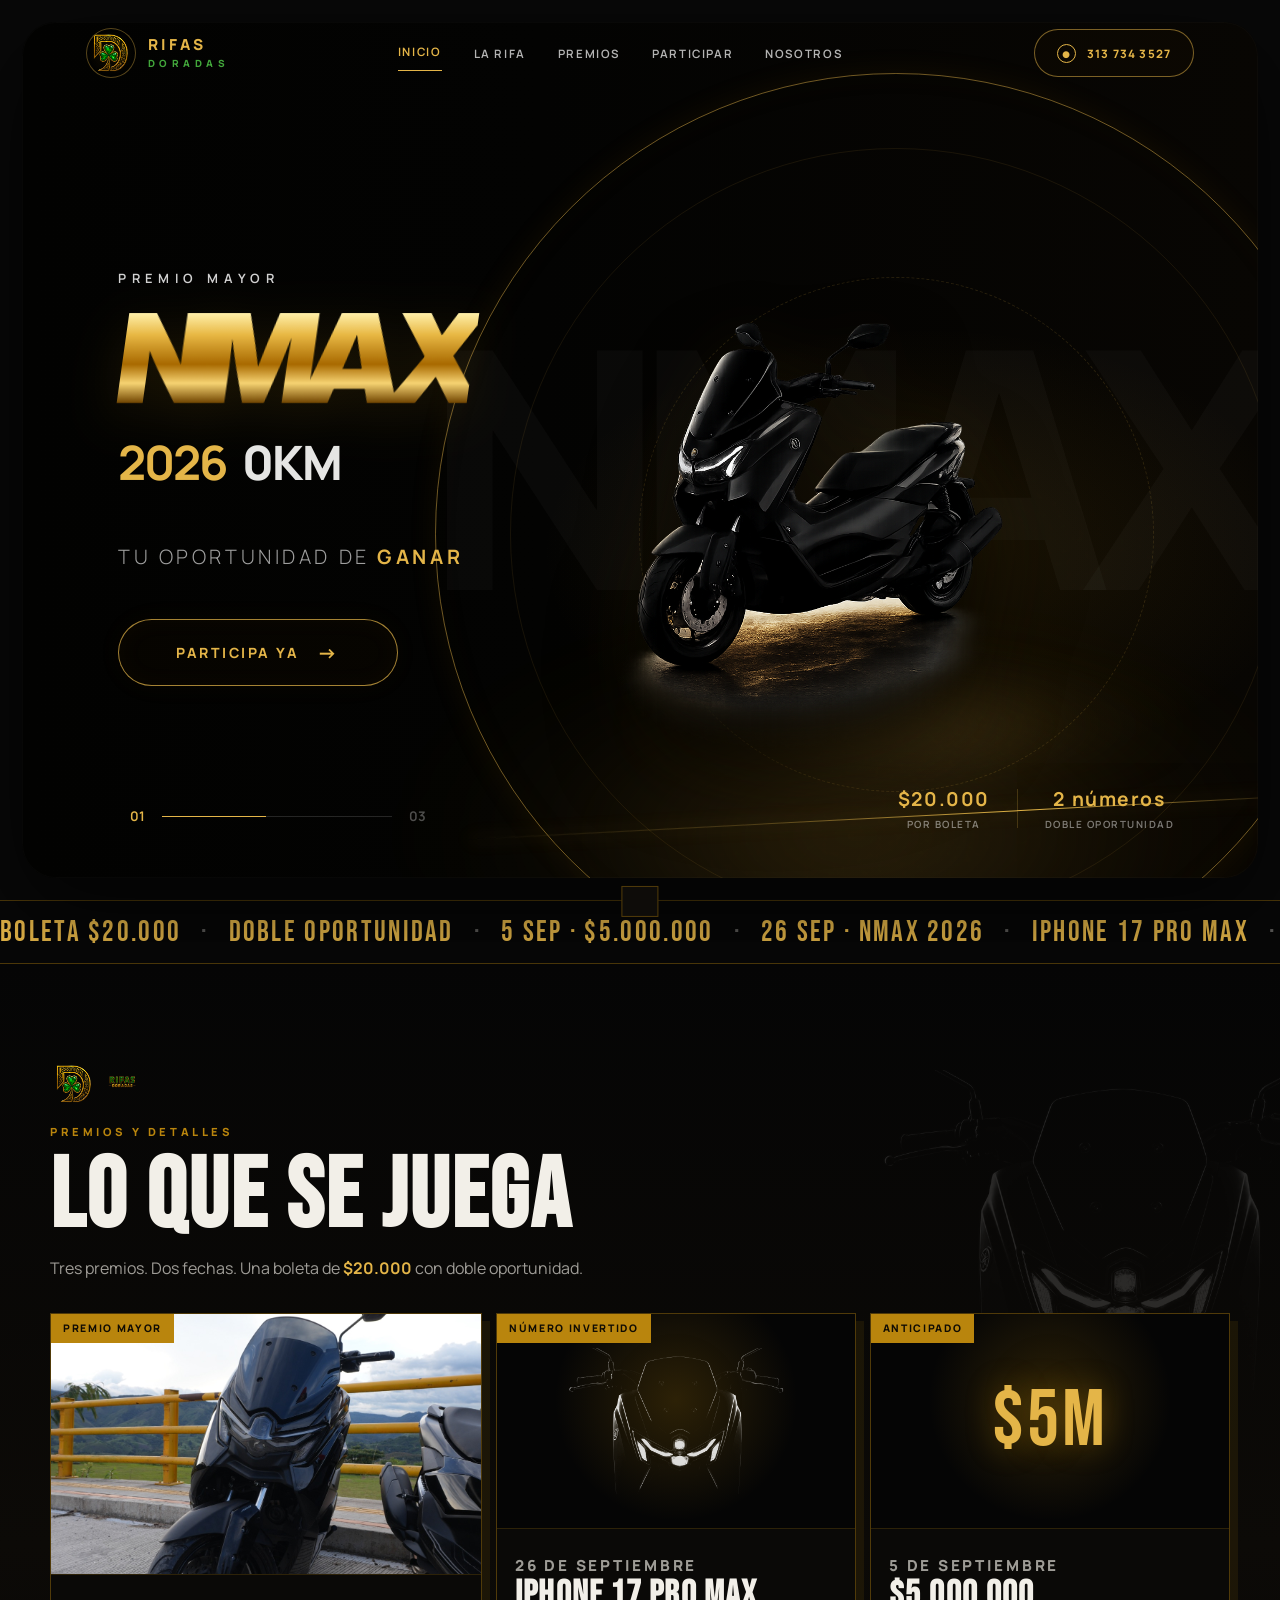
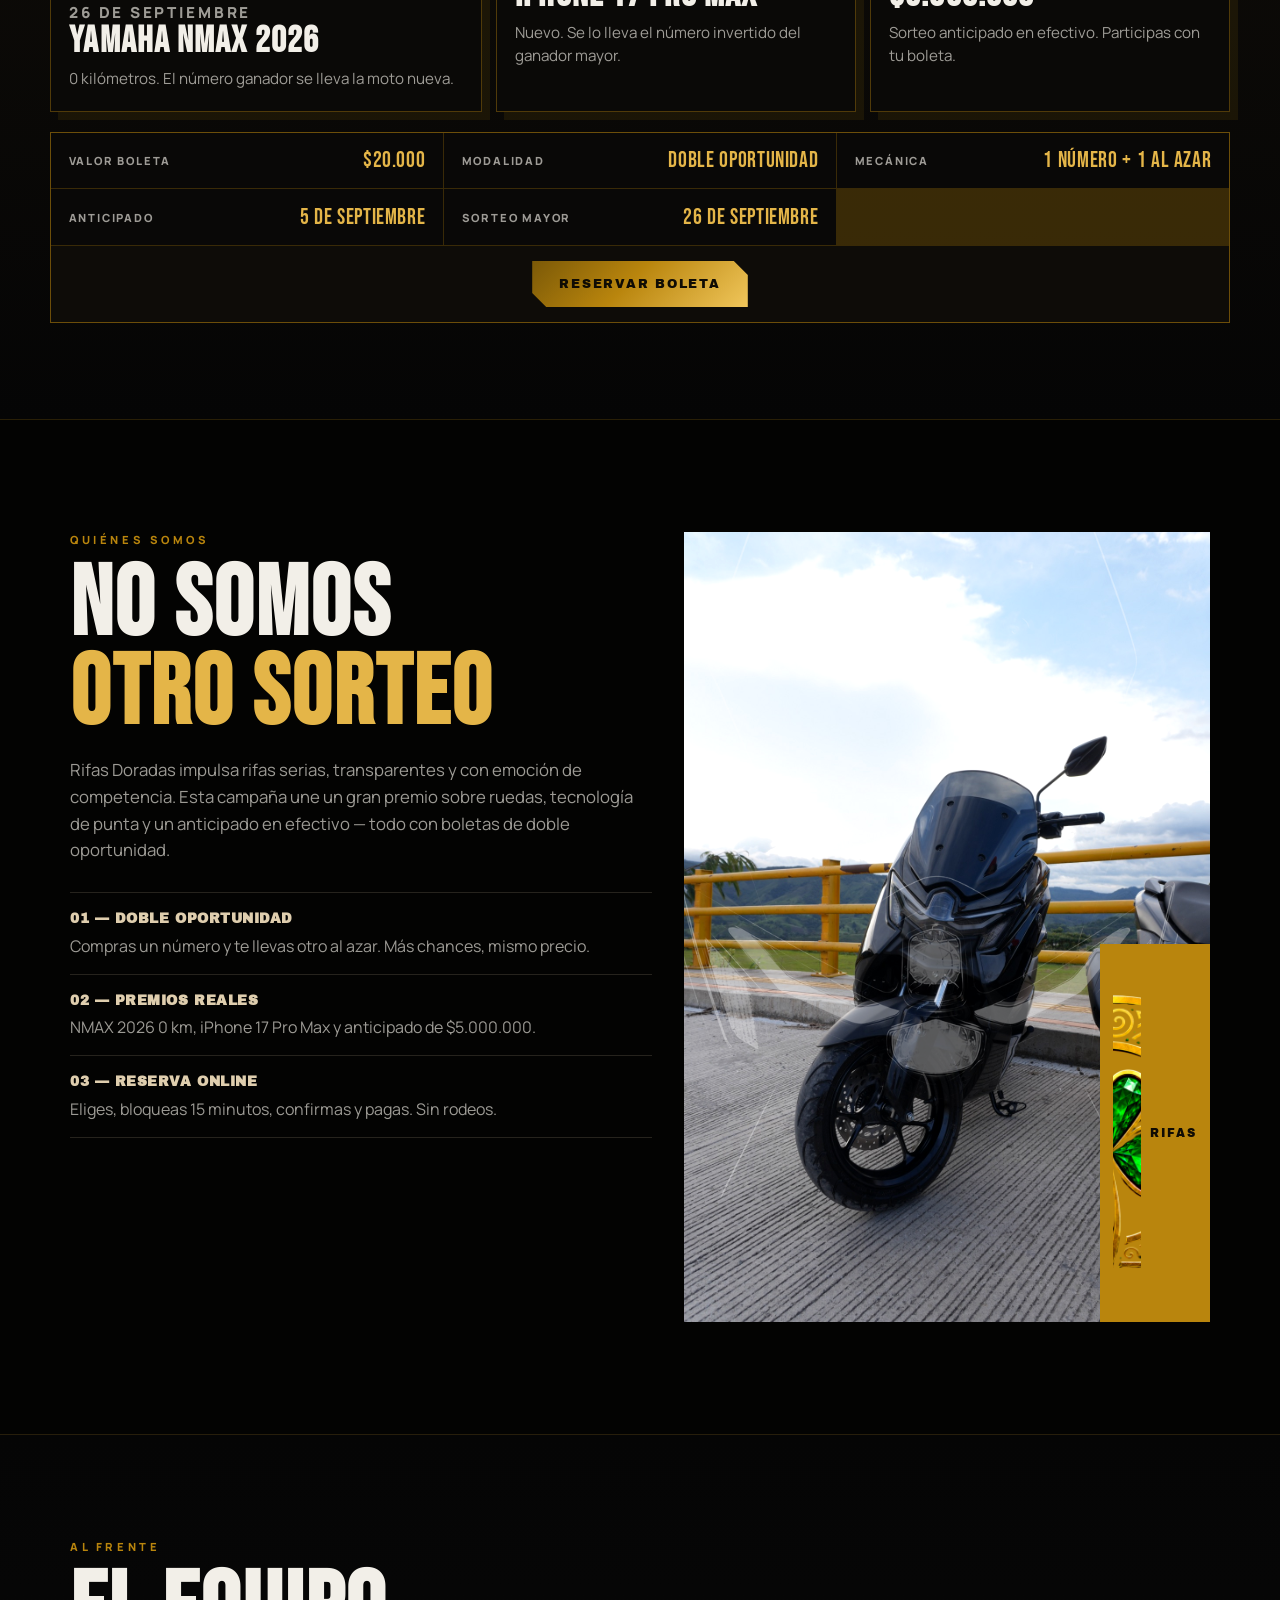
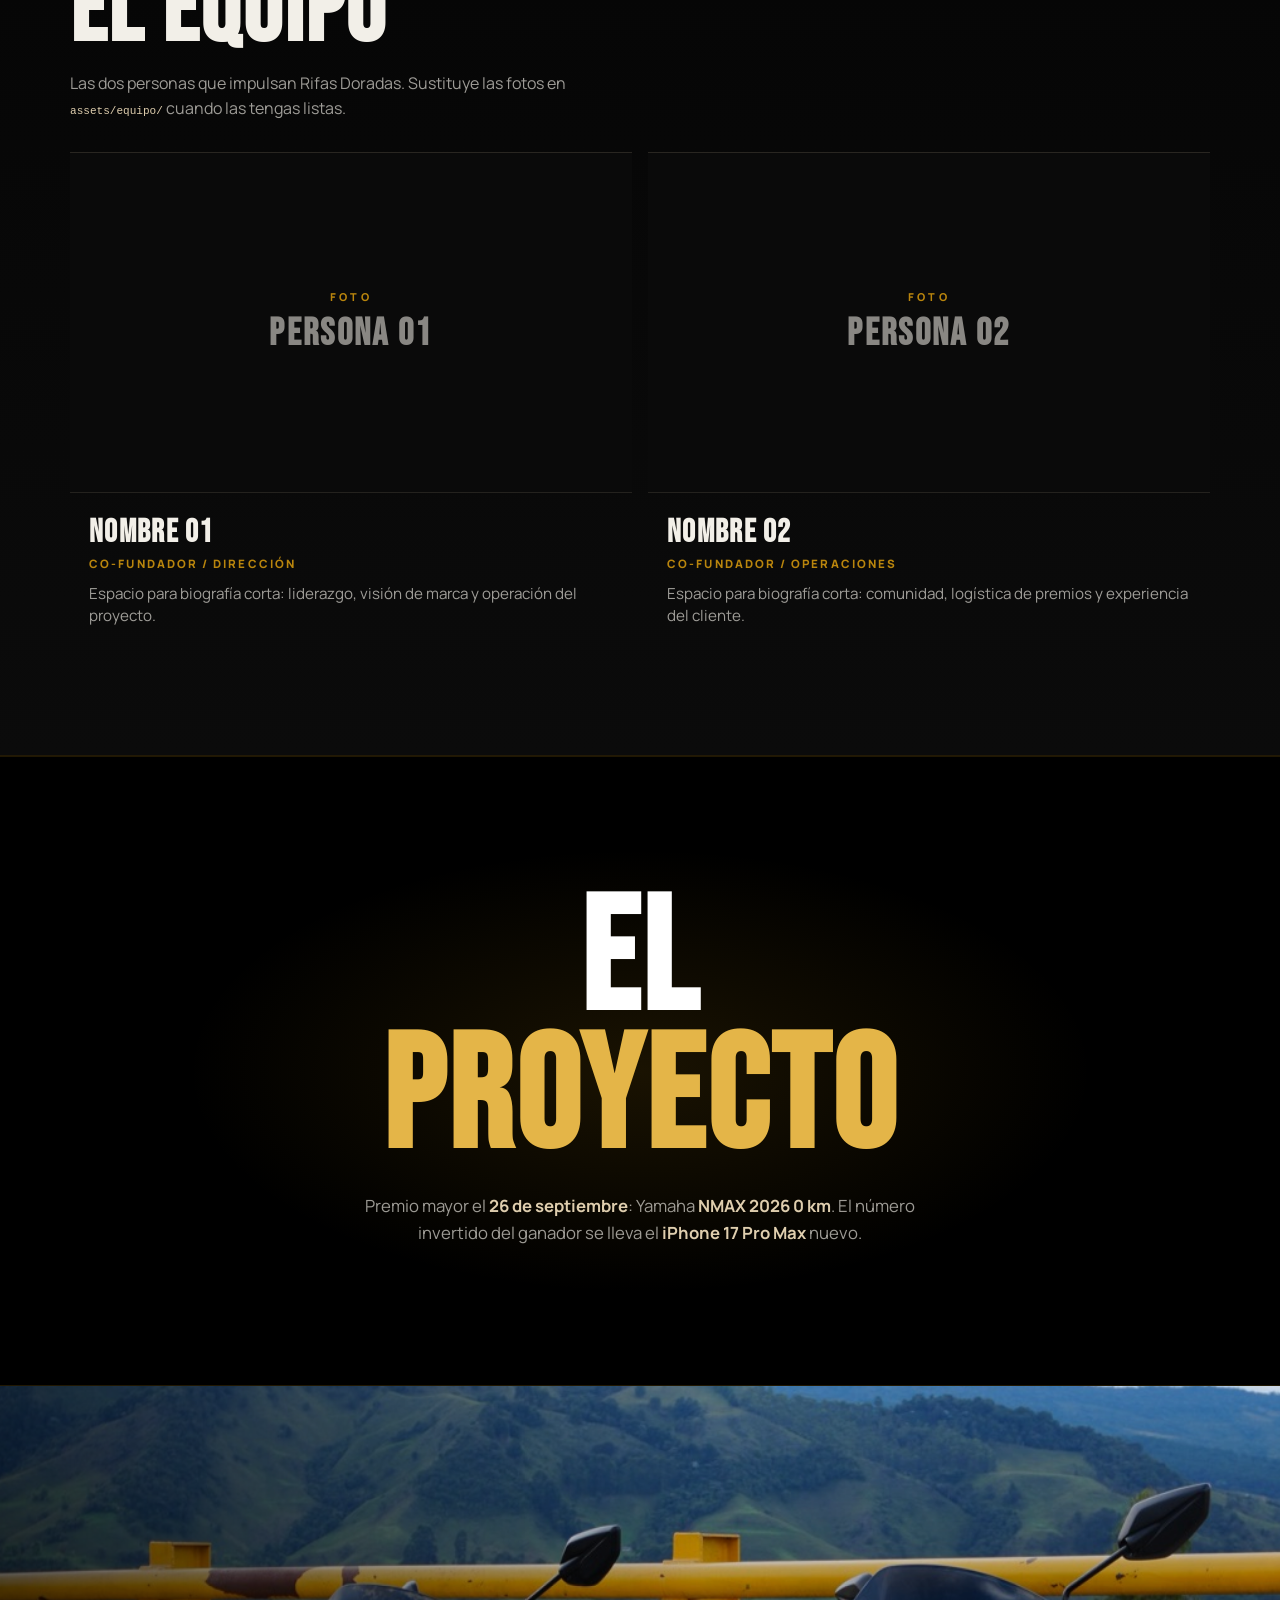
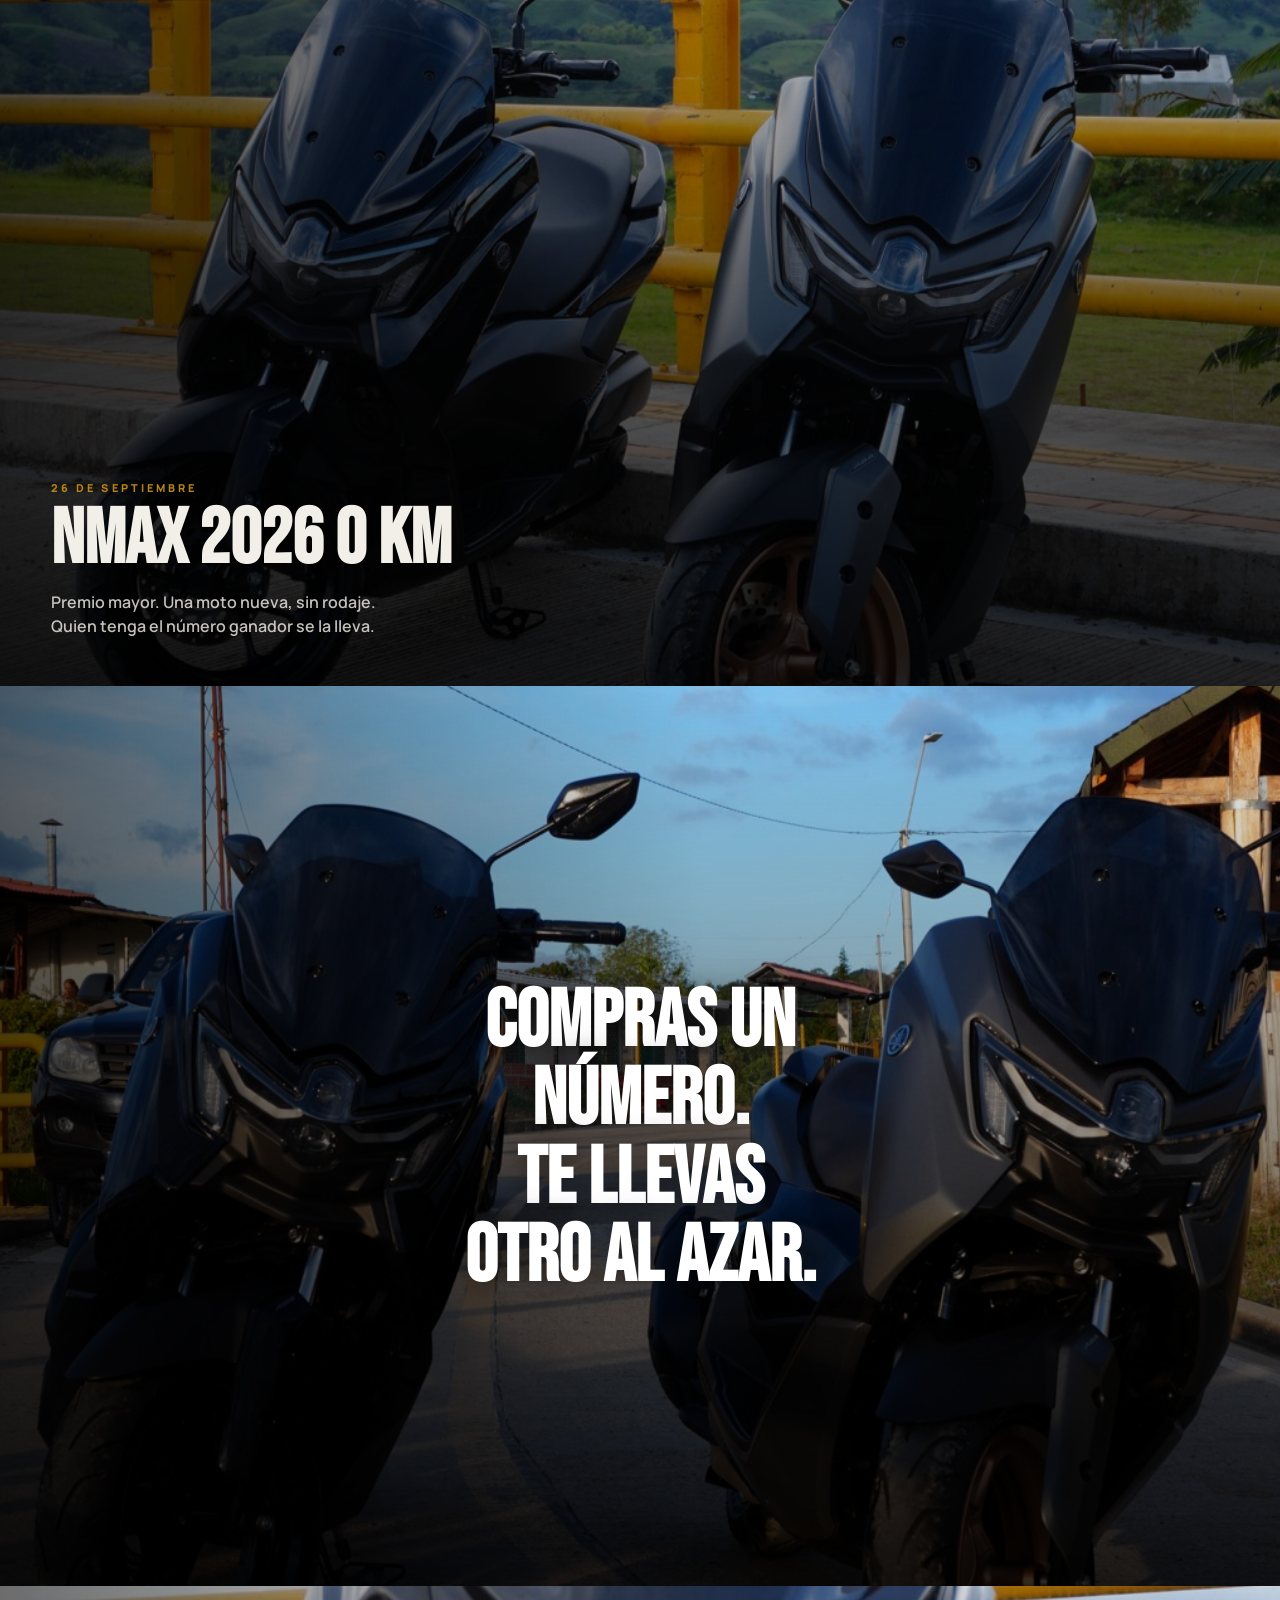
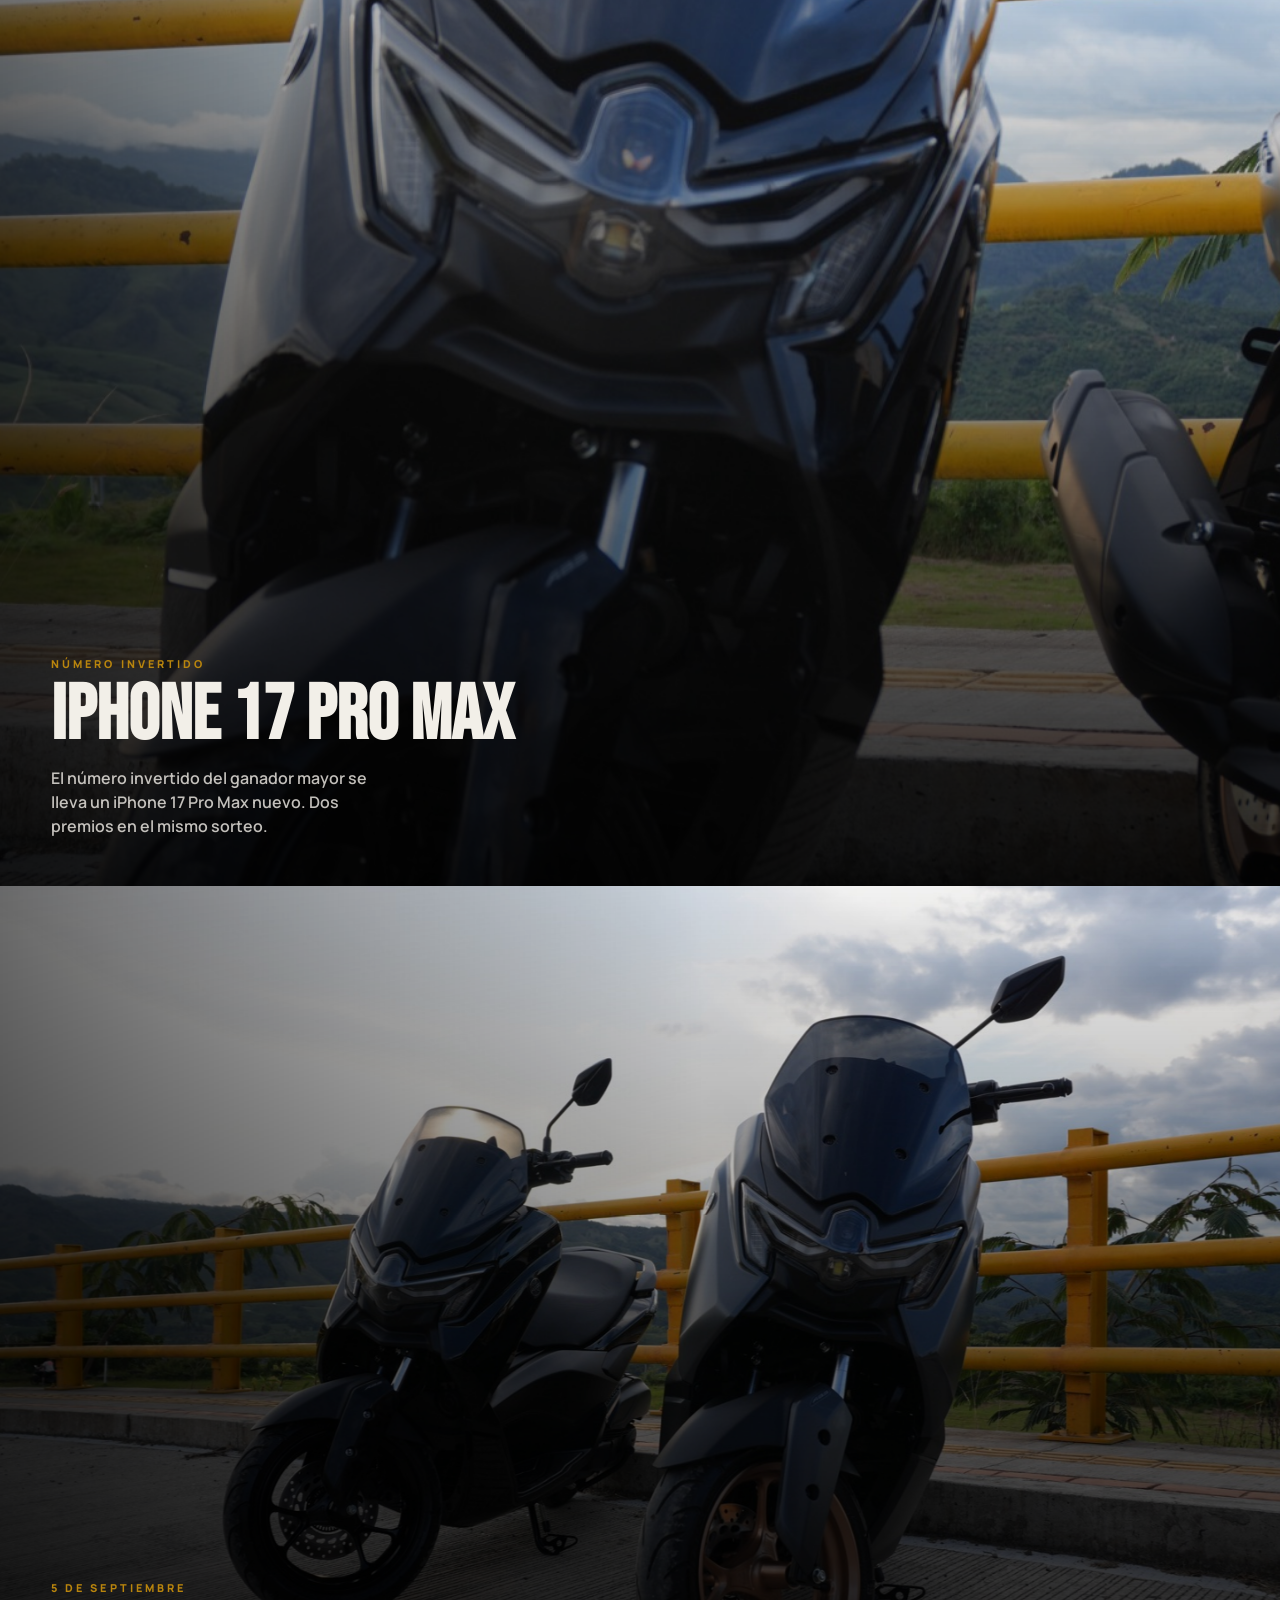
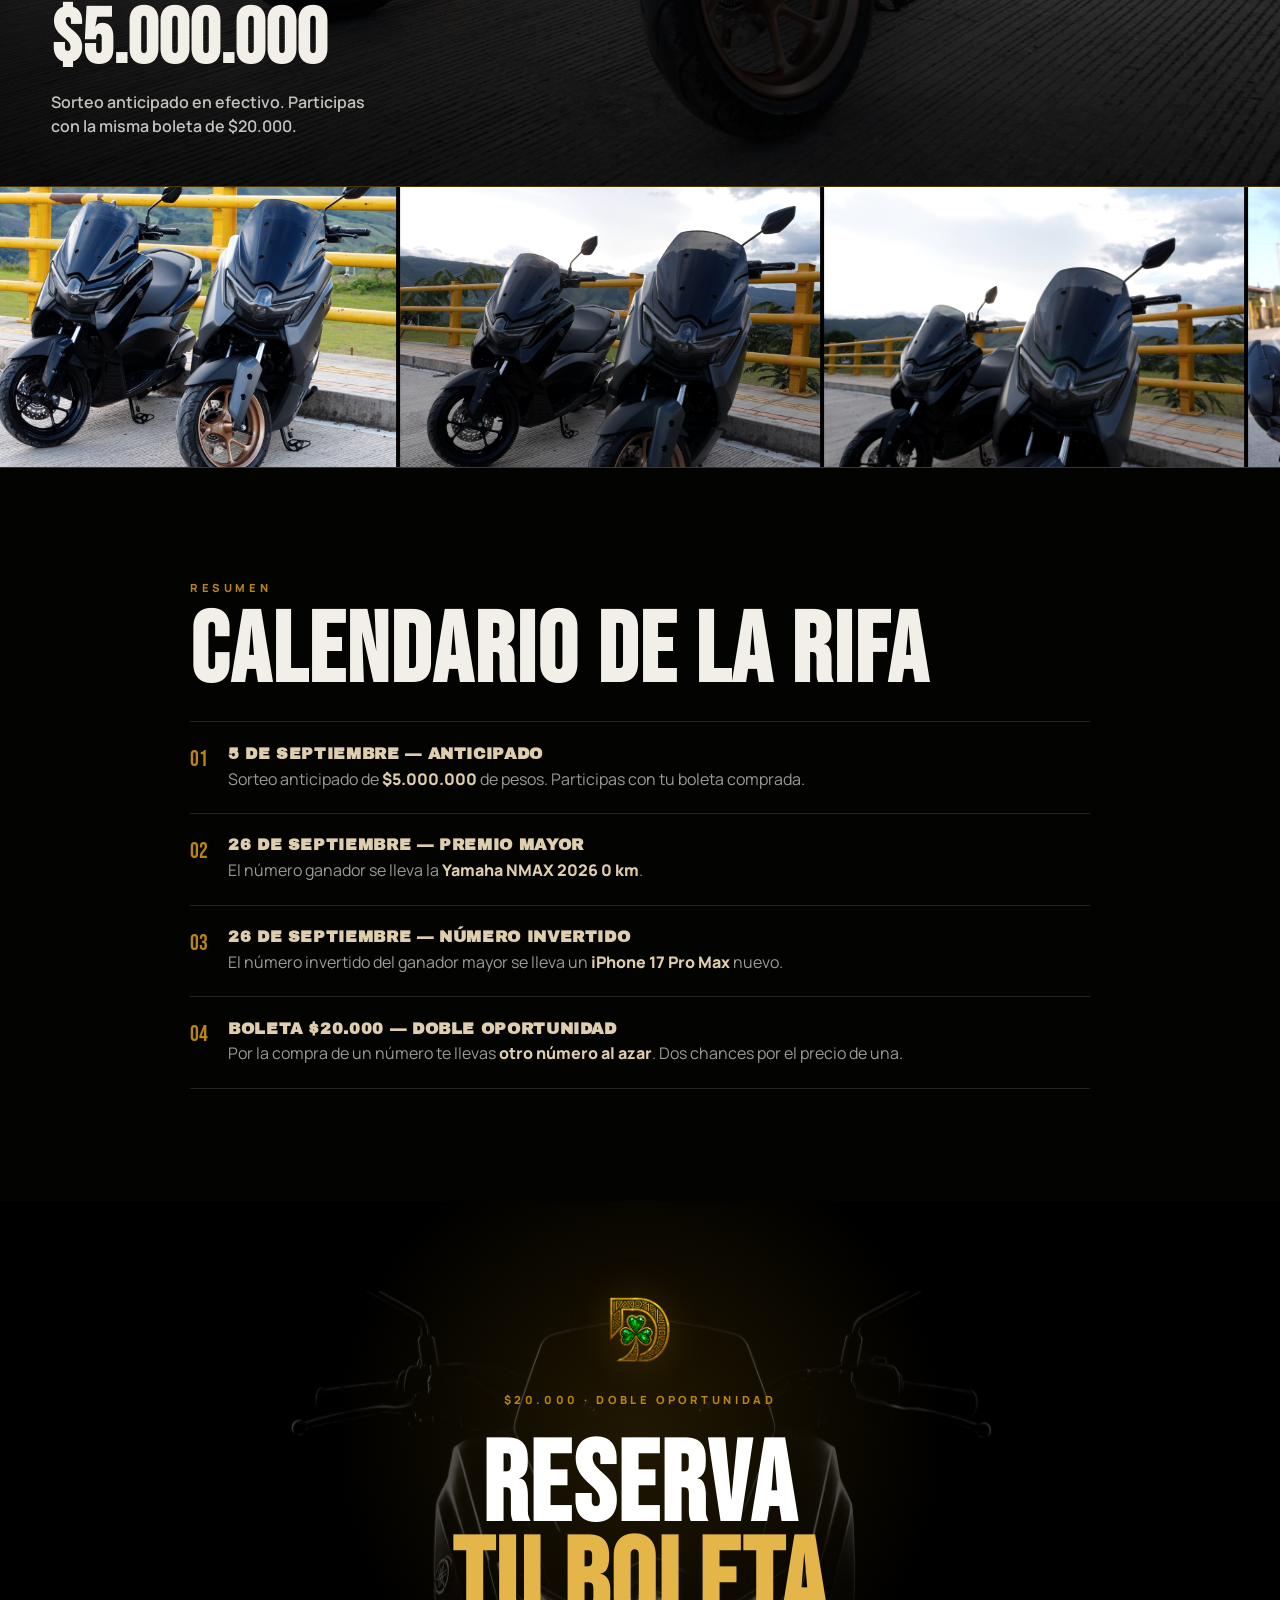
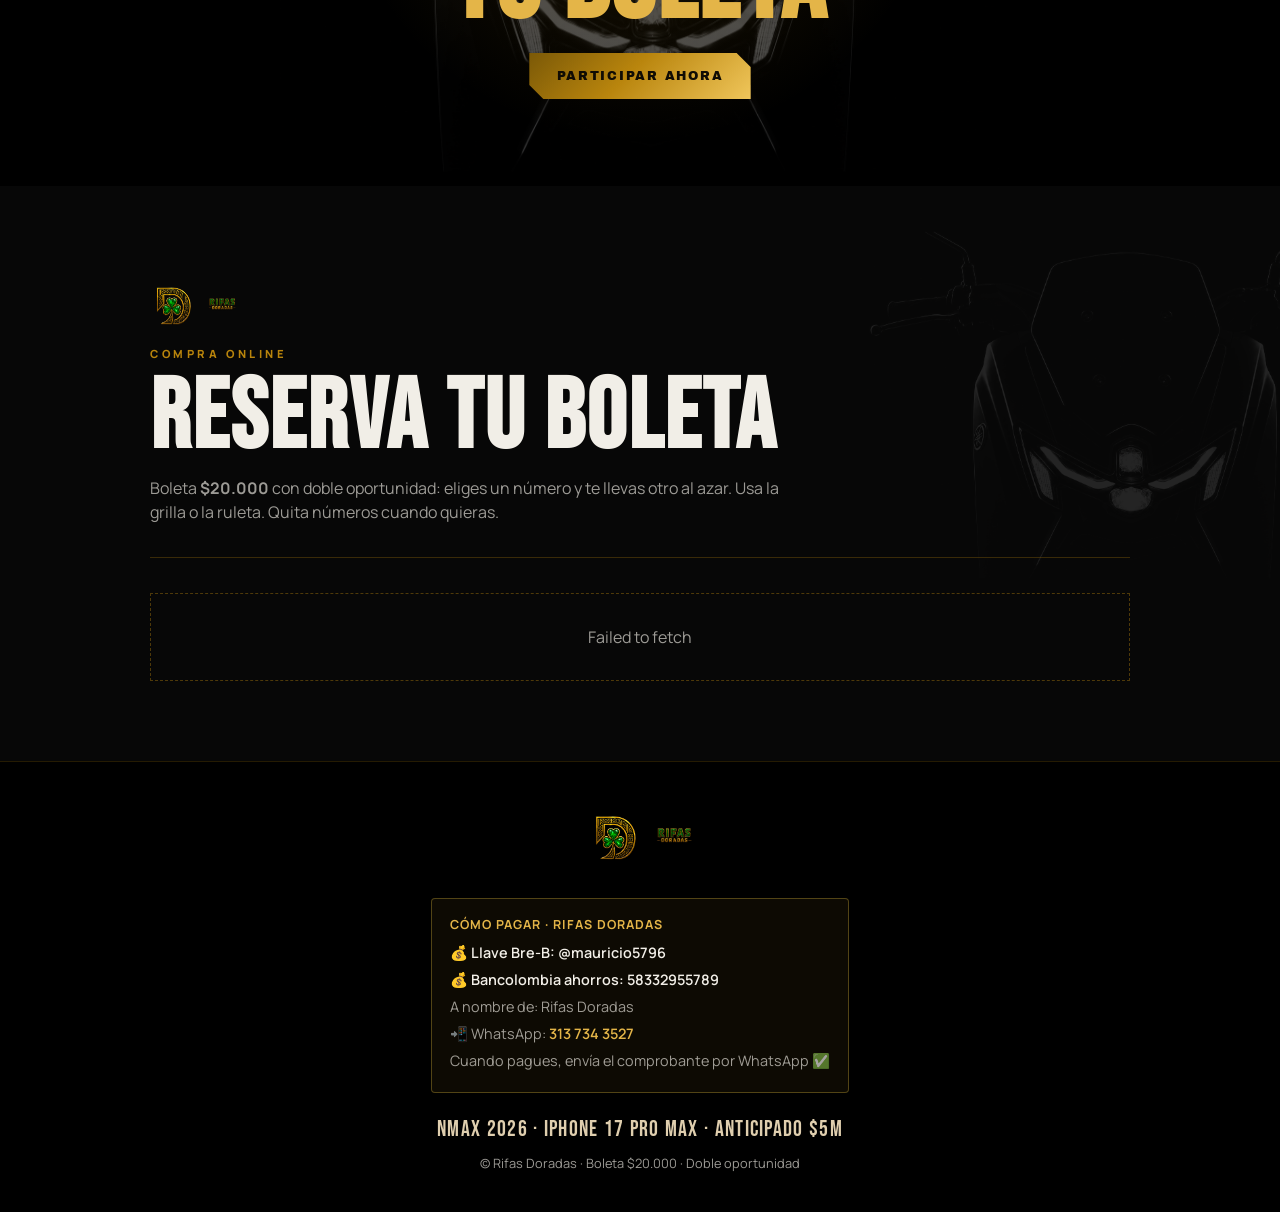
==== commit 03b86d61: "Mostrar medios de pago y WhatsApp oficial en la página de reservas. Actualiza Bancolombia, llave Bre" ====
--- a/index.html
+++ b/index.html
@@ -45,13 +45,13 @@
             <strong id="timer-text">15:00</strong>
           </div>
           <a
-            href="https://wa.me/573117938512"
+            href="https://wa.me/573137343527"
             class="header-contact"
             target="_blank"
             rel="noopener noreferrer"
           >
             <span class="contact-icon">●</span>
-            Escríbenos
+            313 734 3527
           </a>
           <button
             class="mobile-menu-button"
@@ -75,12 +75,12 @@
         <a href="#nosotros">Nosotros</a>
       </nav>
       <a
-        href="https://wa.me/573117938512"
+        href="https://wa.me/573137343527"
         class="mobile-contact"
         target="_blank"
         rel="noopener noreferrer"
       >
-        Escríbenos por WhatsApp
+        WhatsApp 313 734 3527
       </a>
     </div>
 
@@ -562,6 +562,7 @@
             </div>
           </div>
           <div class="chips" id="resumen-numeros"></div>
+          <div class="pago-box pago-box-inline" id="form-pago" aria-label="Medios de pago"></div>
           <form id="form-reserva" class="form" novalidate>
             <label class="form-field">
               <span>Nombre completo *</span>
@@ -593,8 +594,9 @@
             <h3>¡Reserva confirmada!</h3>
             <p class="form-lead">Tu pacha está apartada. Completa el pago para asegurarla.</p>
             <div class="exito-box" id="exito-detalle"></div>
+            <div class="pago-box" id="exito-pago" aria-label="Medios de pago"></div>
             <div class="form-actions form-actions-center">
-              <a class="btn-gold cut" id="btn-whatsapp" href="#" target="_blank" rel="noopener">WhatsApp</a>
+              <a class="btn-gold cut" id="btn-whatsapp" href="#" target="_blank" rel="noopener">Enviar reserva por WhatsApp</a>
               <button type="button" class="btn-ghost cut" id="btn-nueva-reserva">Nueva reserva</button>
             </div>
           </div>
@@ -634,6 +636,7 @@
           <img src="./logo.png" alt="" class="footer-logo" />
           <img src="./titulo.png" alt="Rifas Doradas" class="footer-mark" />
         </div>
+        <div class="footer-pago" id="footer-pago" aria-label="Medios de pago Rifas Doradas"></div>
         <p class="footer-tagline">NMAX 2026 · iPhone 17 Pro Max · Anticipado $5M</p>
         <p class="footer-copy">© Rifas Doradas · Boleta $20.000 · Doble oportunidad</p>
       </div>
--- a/css/styles.css
+++ b/css/styles.css
@@ -1614,6 +1614,60 @@
   color: var(--ink);
 }
 
+.pago-box,
+.footer-pago {
+  text-align: left;
+  margin: 1rem auto;
+  max-width: 420px;
+  padding: 1rem 1.1rem;
+  border: 1px solid rgba(212, 175, 55, 0.35);
+  background: rgba(212, 175, 55, 0.06);
+  color: var(--muted);
+  line-height: 1.6;
+  font-size: 0.9rem;
+  border-radius: 4px;
+}
+
+.pago-box strong,
+.footer-pago strong {
+  color: var(--gold-light);
+  display: block;
+  margin-bottom: 0.35rem;
+  font-size: 0.78rem;
+  letter-spacing: 0.08em;
+  text-transform: uppercase;
+}
+
+.pago-box p,
+.footer-pago p {
+  margin: 0.25rem 0;
+}
+
+.pago-box .pago-destacado,
+.footer-pago .pago-destacado {
+  color: var(--ink);
+  font-weight: 600;
+}
+
+.footer-pago {
+  margin: 1.25rem auto 0.75rem;
+}
+
+.pago-box-inline {
+  margin: 0 0 1.25rem;
+  max-width: none;
+}
+
+.footer-pago a {
+  color: var(--gold-light);
+  text-decoration: none;
+  font-weight: 600;
+}
+
+.footer-pago a:hover {
+  text-decoration: underline;
+}
+
 .success-particles {
   pointer-events: none;
   position: fixed;
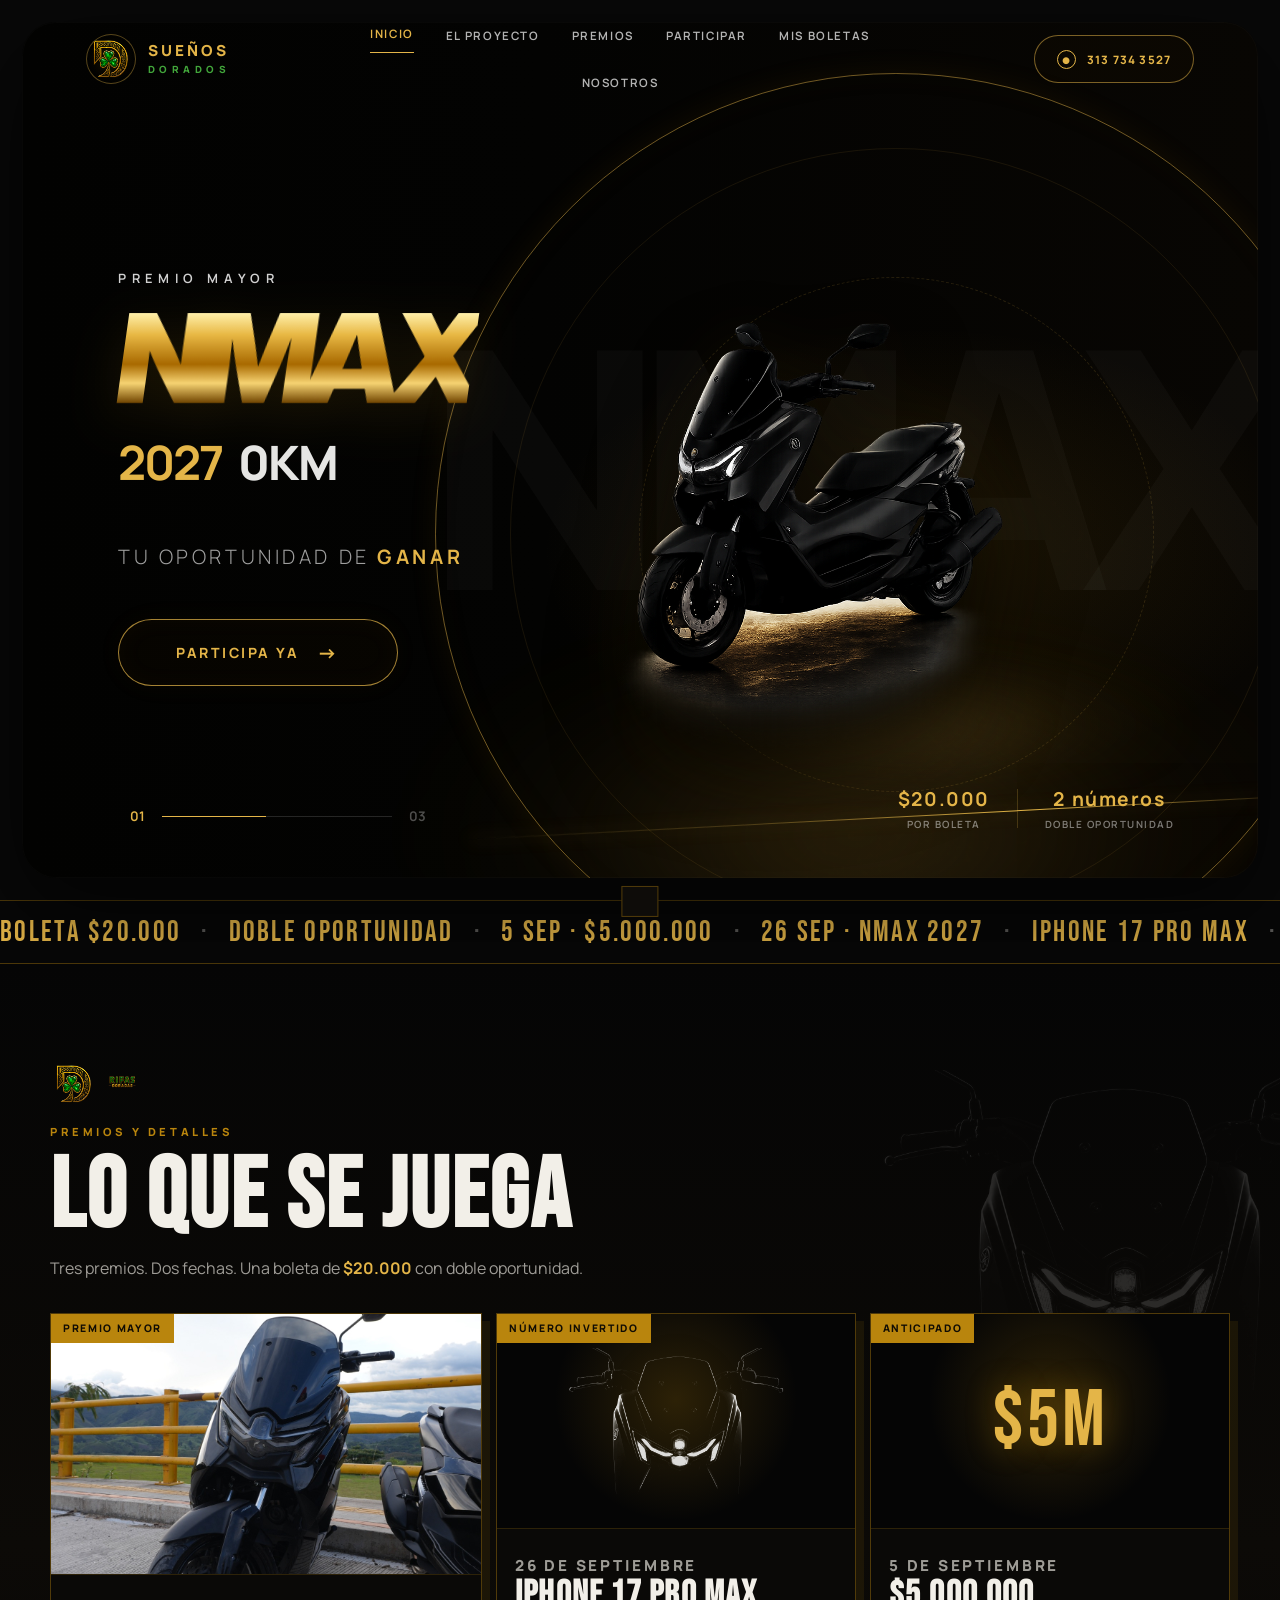
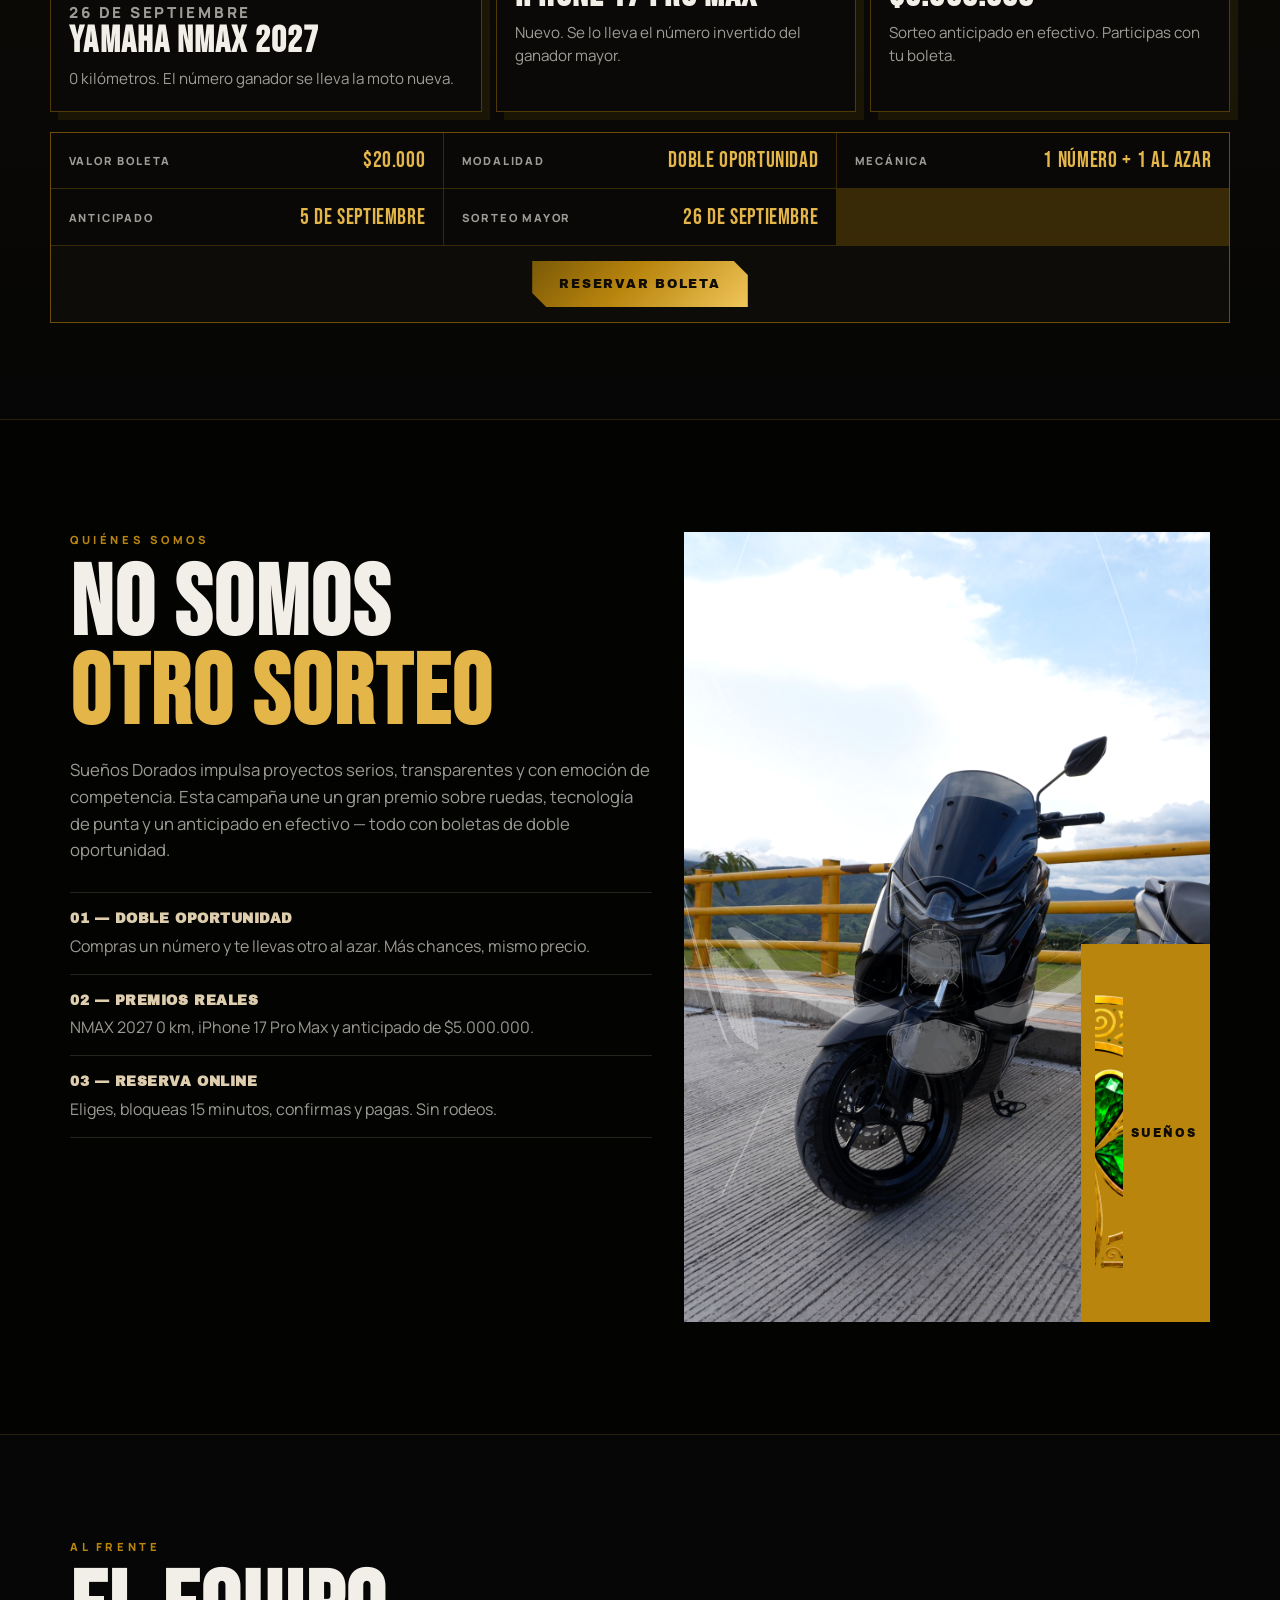
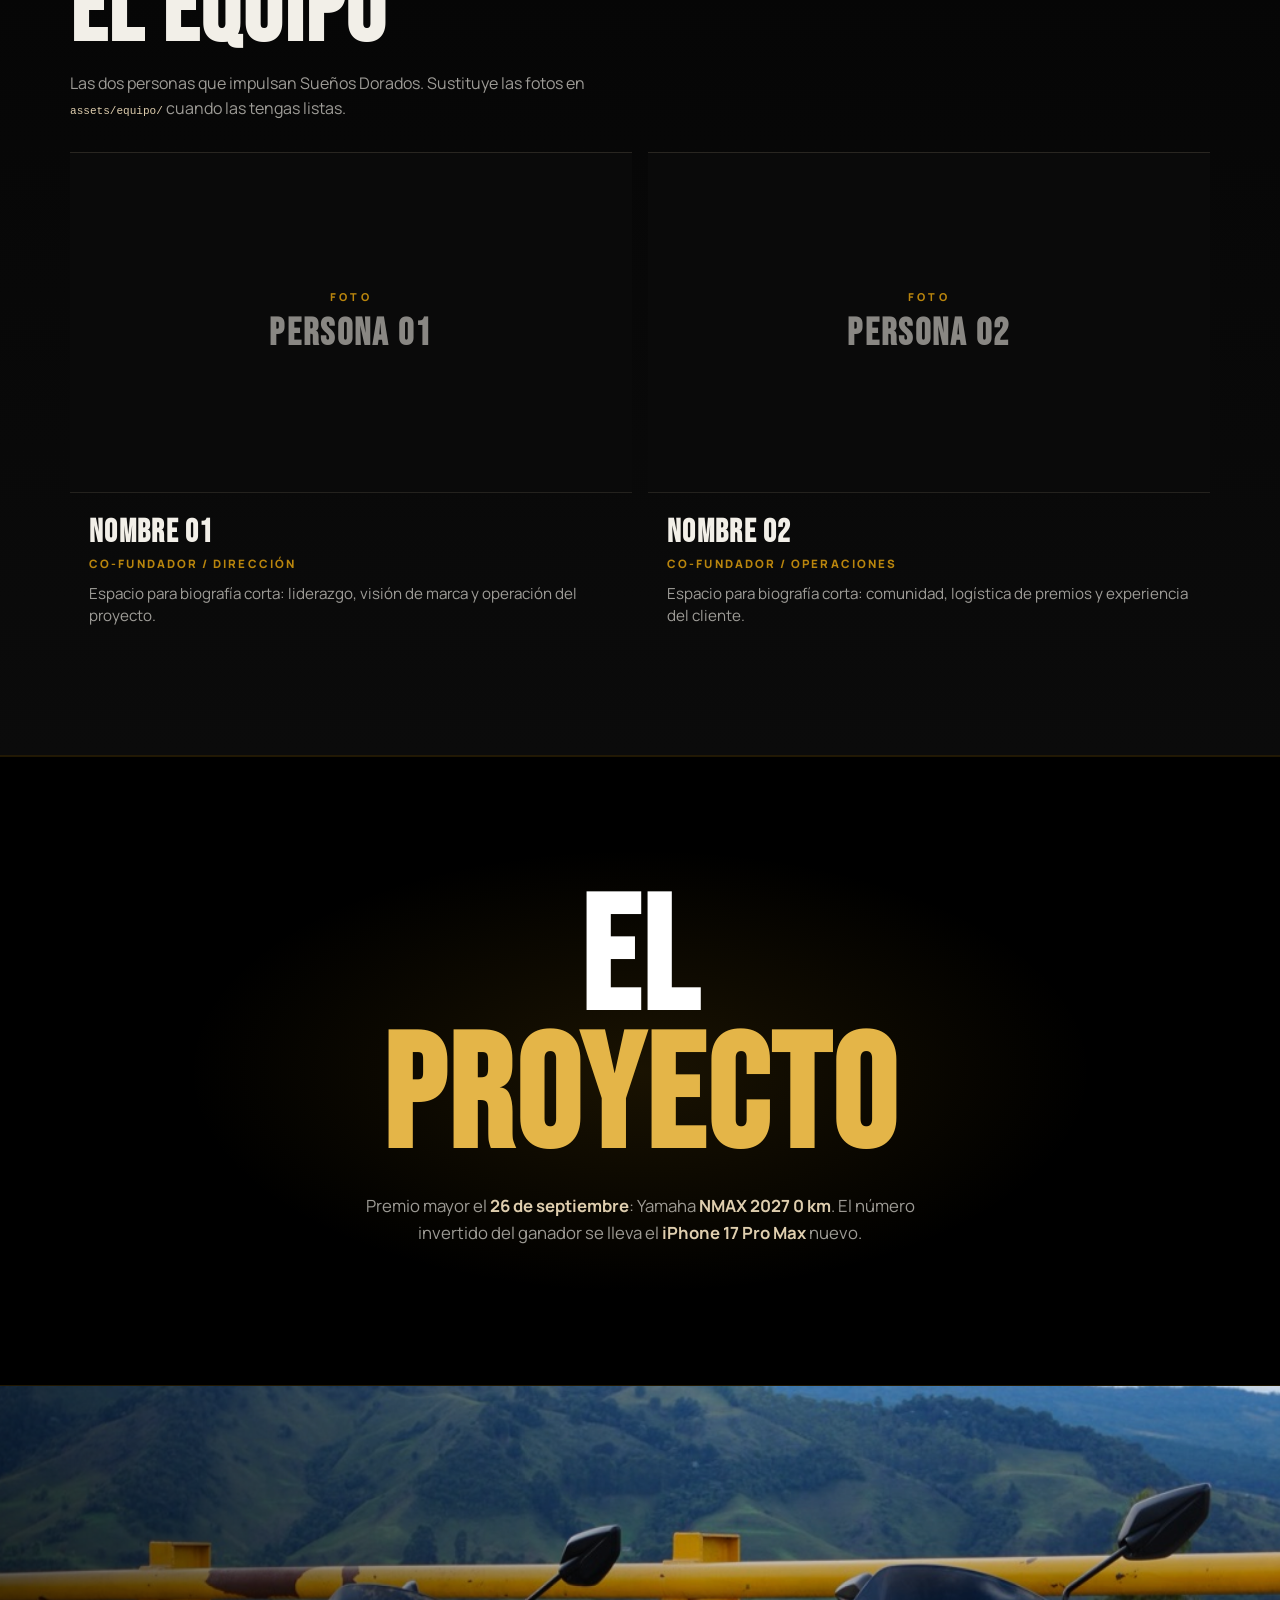
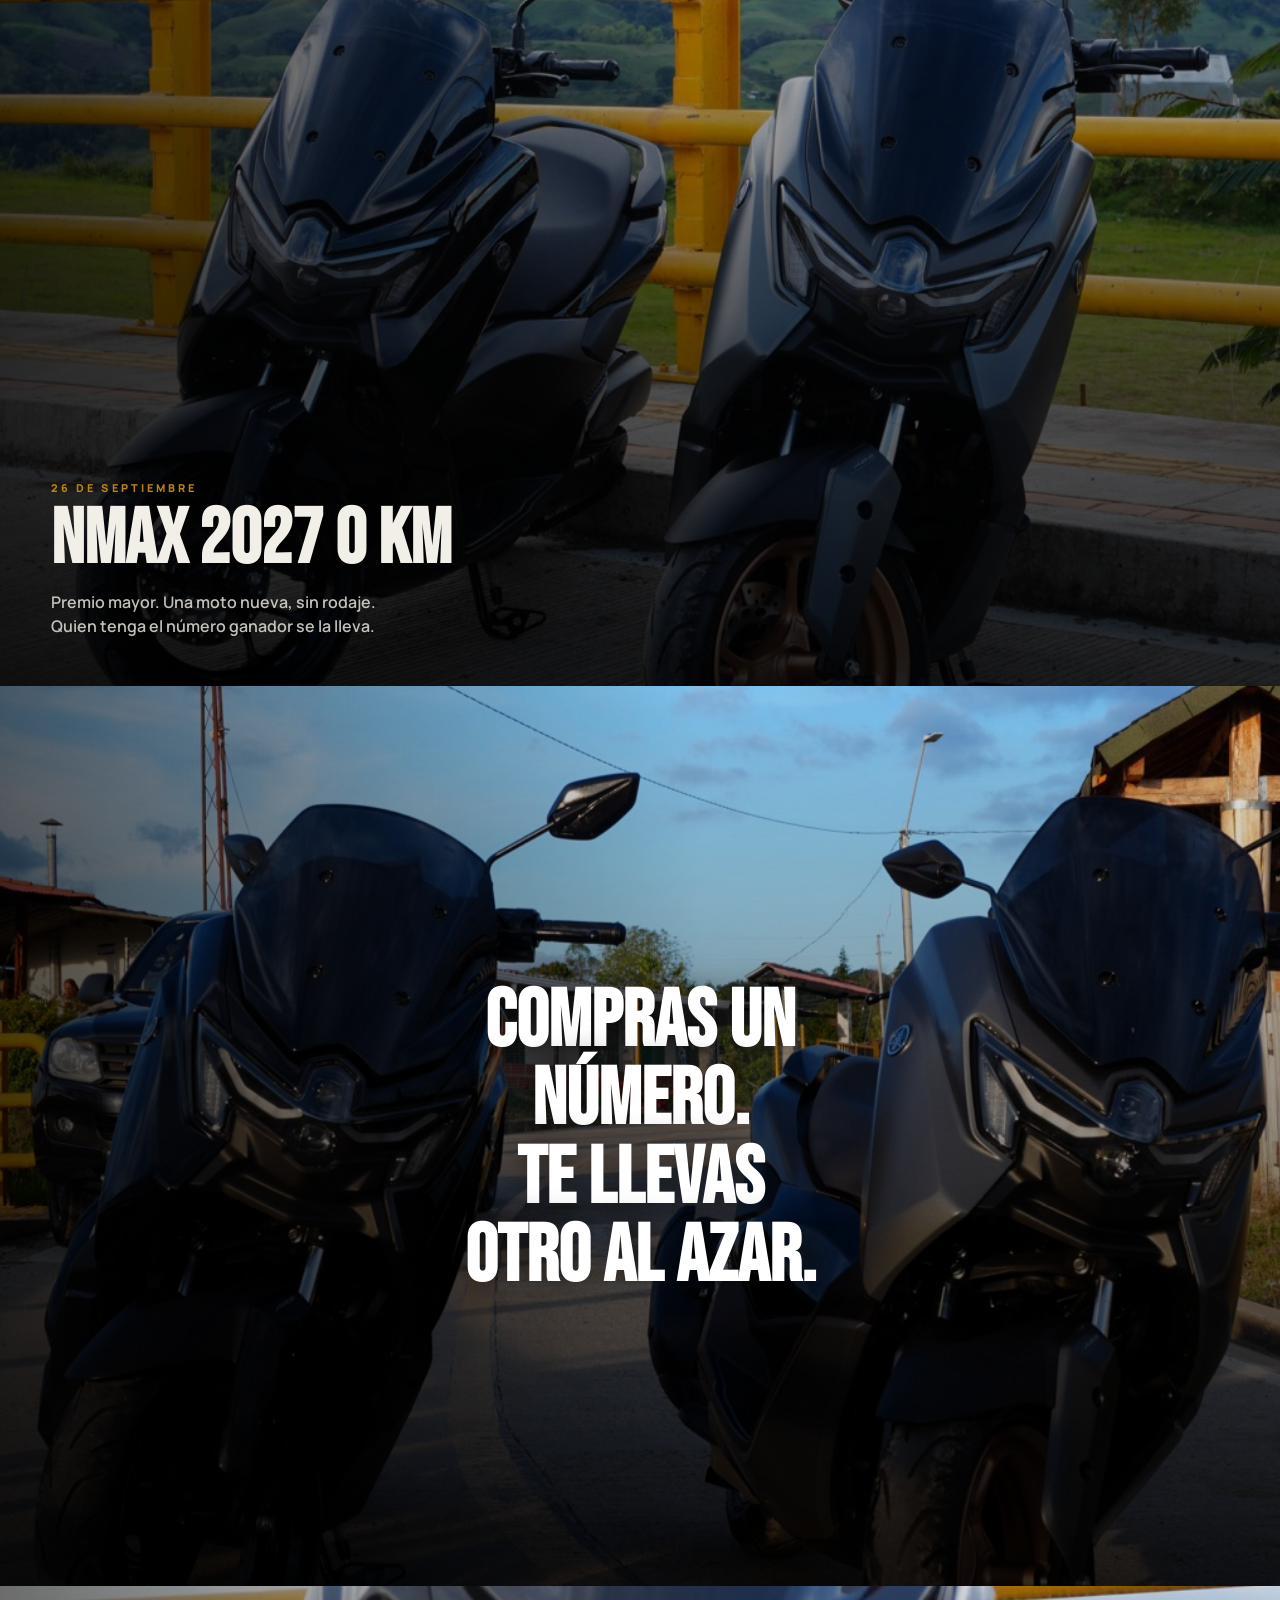
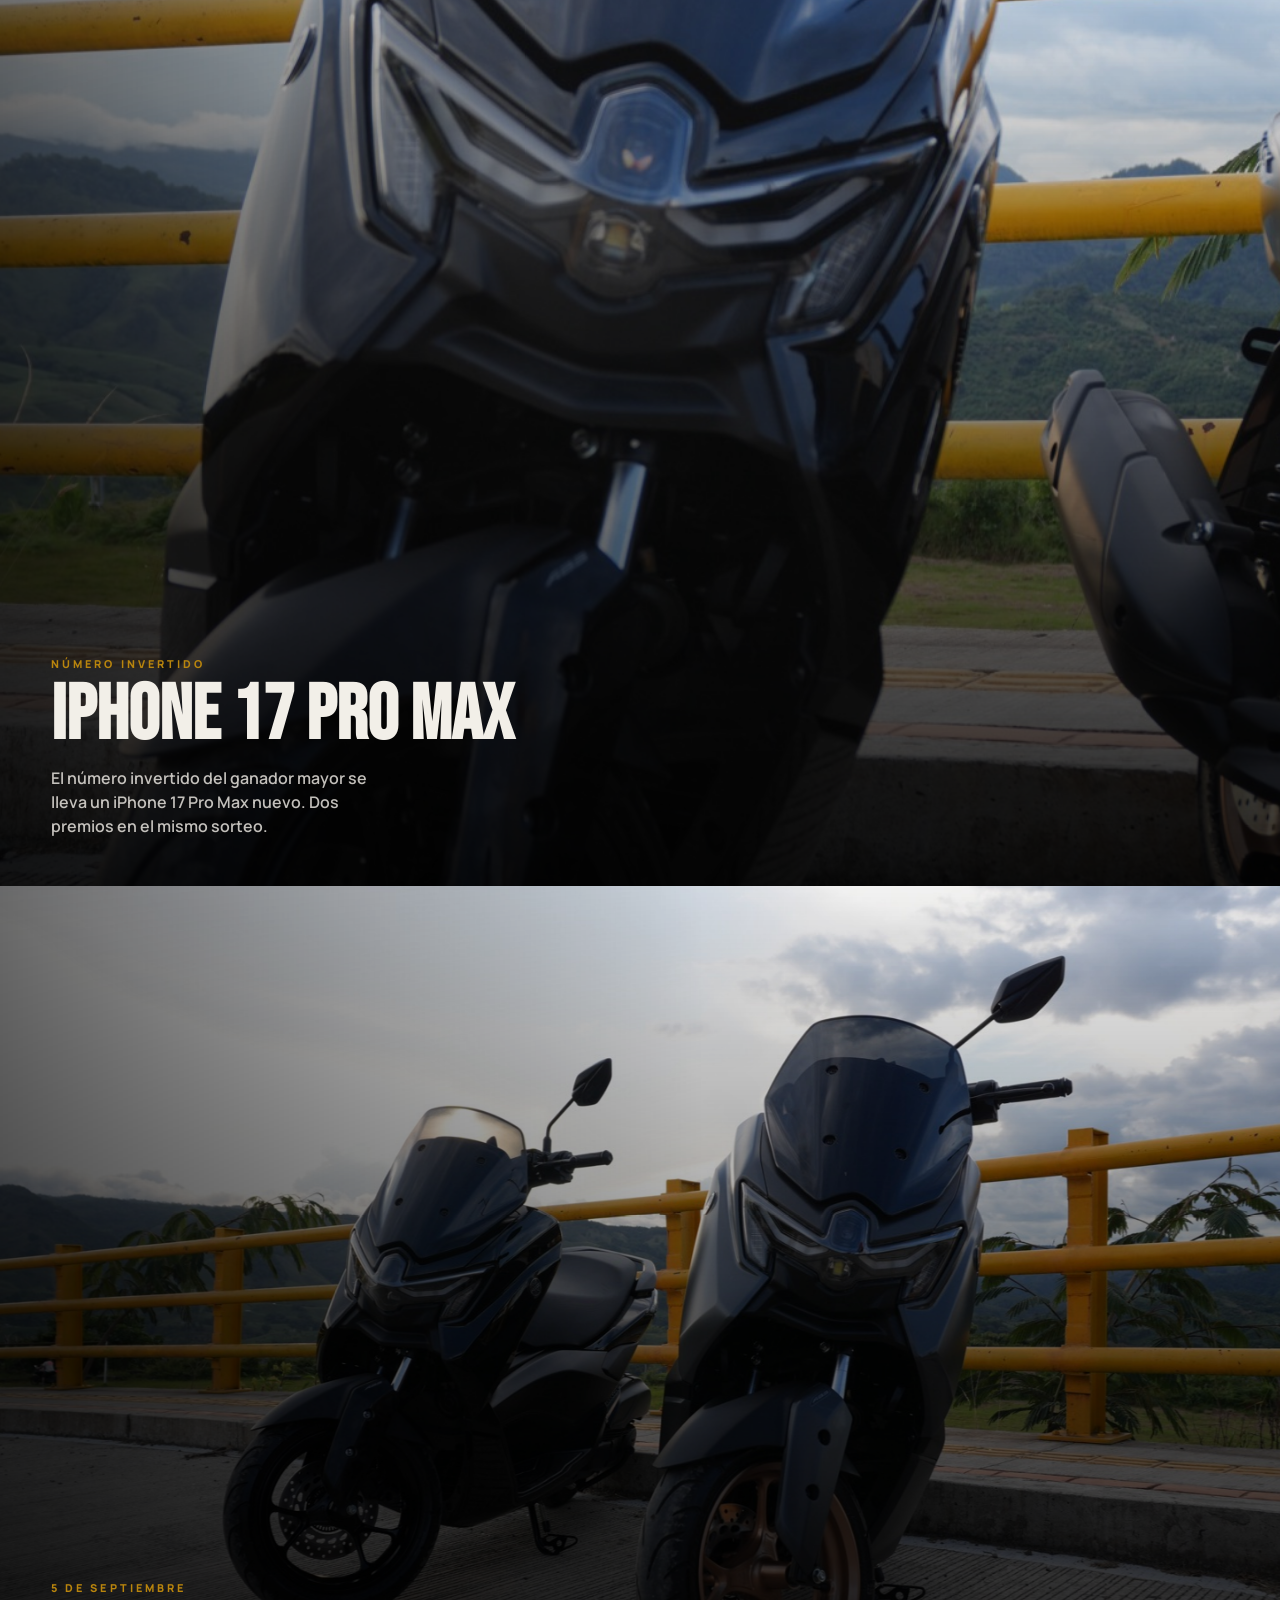
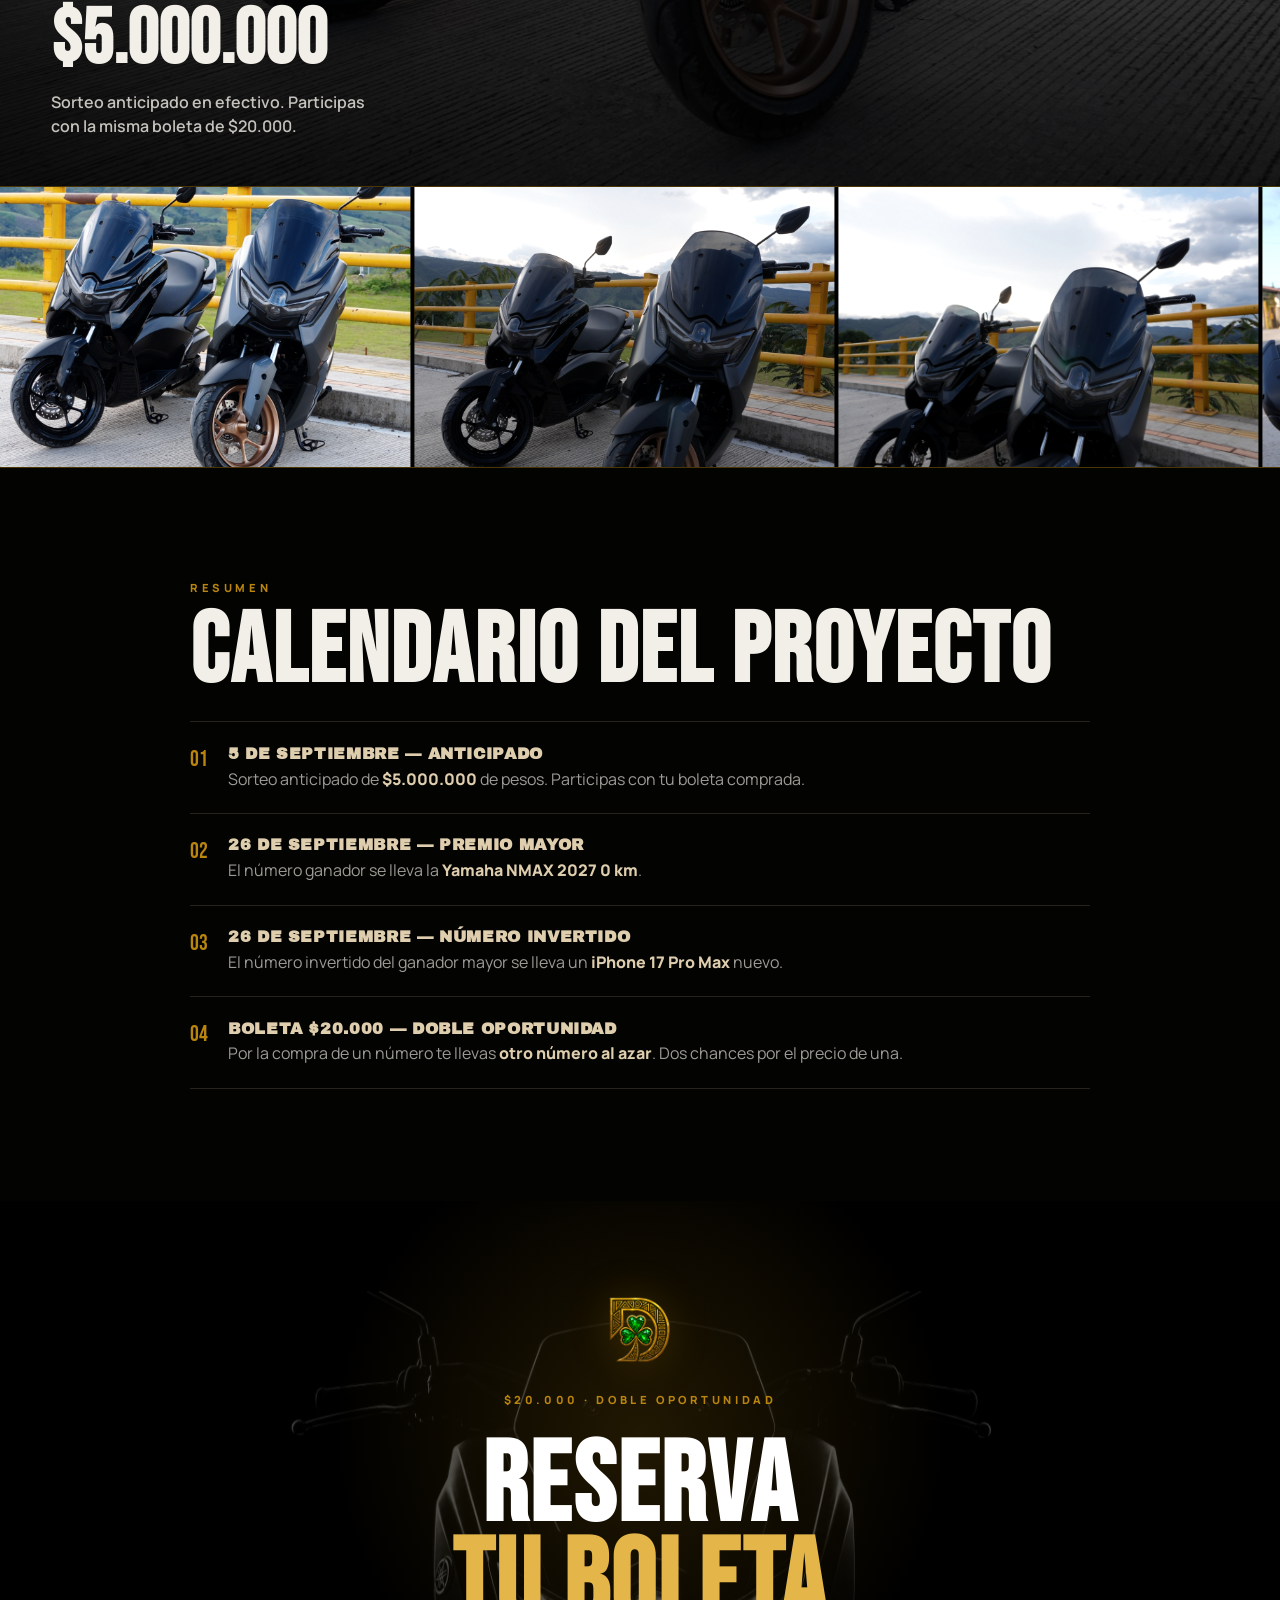
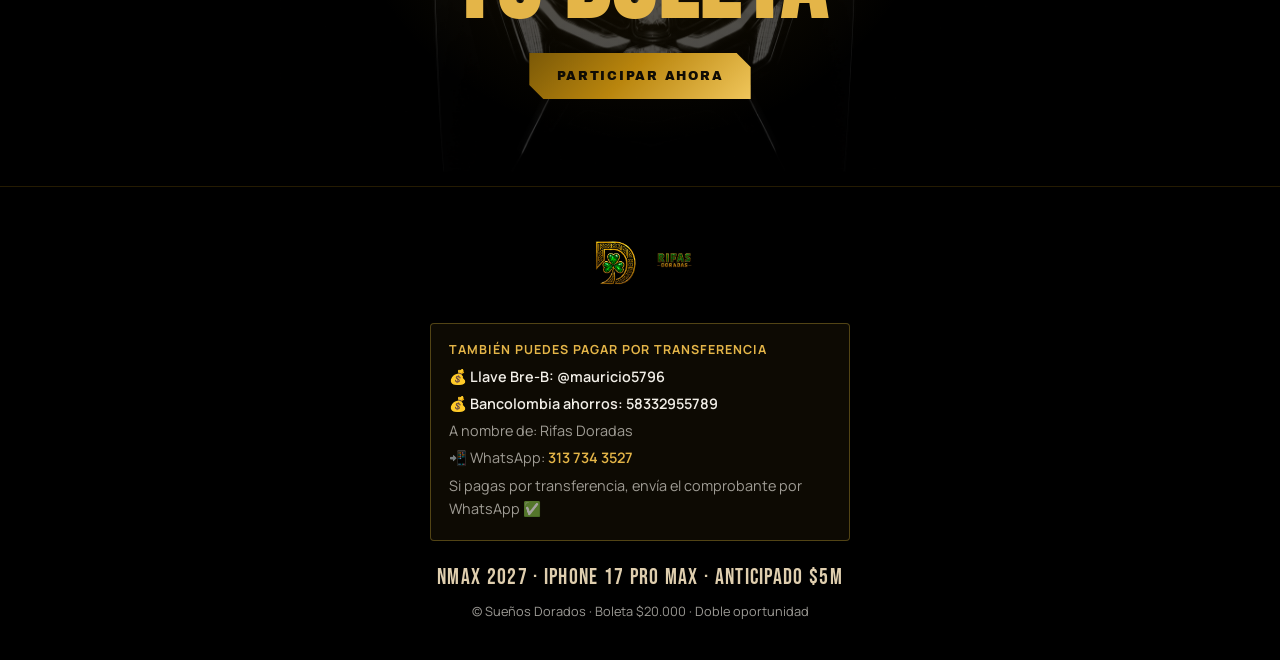
==== commit f9aec0d3: "feat: mostrar y guardar boletas automáticamente después del pago Usa el token de compra sin pedir cé" ====
--- a/index.html
+++ b/index.html
@@ -3,10 +3,10 @@
   <head>
     <meta charset="UTF-8" />
     <meta name="viewport" content="width=device-width, initial-scale=1, viewport-fit=cover" />
-    <title>Rifas Doradas | NMAX 2026</title>
+    <title>Sueños Dorados | NMAX 2027</title>
     <meta
       name="description"
-      content="Participa por una Yamaha NMAX 2026 0 km con Rifas Doradas. Boleta $20.000 doble oportunidad."
+      content="Participa por una Yamaha NMAX 2027 0 km con Sueños Dorados. Boleta $20.000 doble oportunidad."
     />
     <link rel="preconnect" href="https://fonts.googleapis.com" />
     <link rel="preconnect" href="https://fonts.gstatic.com" crossorigin />
@@ -21,22 +21,23 @@
     <!-- CABECERA -->
     <header class="site-header">
       <div class="header-inner">
-        <a href="#inicio" class="brand" aria-label="Rifas Doradas">
+        <a href="#inicio" data-view="landing" class="brand" aria-label="Sueños Dorados">
           <div class="brand-symbol">
             <img src="./logo.png" alt="" />
           </div>
           <div class="brand-text">
-            <strong>RIFAS</strong>
-            <small>DORADAS</small>
+            <strong>SUEÑOS</strong>
+            <small>DORADOS</small>
           </div>
         </a>
 
         <nav class="desktop-nav" aria-label="Navegación principal">
-          <a href="#inicio" class="active">Inicio</a>
-          <a href="#premios">La rifa</a>
-          <a href="#premios">Premios</a>
-          <a href="#reserva">Participar</a>
-          <a href="#nosotros">Nosotros</a>
+          <a href="#inicio" data-view="landing" class="active">Inicio</a>
+          <a href="#premios" data-view="landing">El proyecto</a>
+          <a href="#premios" data-view="landing">Premios</a>
+          <a href="#reservar" data-view="reservar">Participar</a>
+          <a href="./mis-boletas.html">Mis boletas</a>
+          <a href="#nosotros" data-view="landing">Nosotros</a>
         </nav>
 
         <div class="header-actions">
@@ -68,11 +69,12 @@
 
     <div class="mobile-menu">
       <nav aria-label="Navegación móvil">
-        <a href="#inicio">Inicio</a>
-        <a href="#premios">La rifa</a>
-        <a href="#premios">Premios</a>
-        <a href="#reserva">Participar</a>
-        <a href="#nosotros">Nosotros</a>
+        <a href="#inicio" data-view="landing">Inicio</a>
+        <a href="#premios" data-view="landing">El proyecto</a>
+        <a href="#premios" data-view="landing">Premios</a>
+        <a href="#reservar" data-view="reservar">Participar</a>
+        <a href="./mis-boletas.html">Mis boletas</a>
+        <a href="#nosotros" data-view="landing">Nosotros</a>
       </nav>
       <a
         href="https://wa.me/573137343527"
@@ -84,6 +86,7 @@
       </a>
     </div>
 
+    <div id="view-landing" class="page-view page-view-landing">
     <!-- HERO -->
     <section class="hero" id="inicio">
       <div class="hero-noise" aria-hidden="true"></div>
@@ -97,11 +100,11 @@
           <span class="hero-label">Premio mayor</span>
           <h1 class="hero-title"><span>NMAX</span></h1>
           <div class="hero-year">
-            <strong>2026</strong>
+            <strong>2027</strong>
             <span>0KM</span>
           </div>
           <p class="hero-slogan">Tu oportunidad de <strong>ganar</strong></p>
-          <a href="#reserva" class="hero-button">
+          <a href="#reservar" data-view="reservar" class="hero-button">
             Participa ya
             <span class="button-arrow">→</span>
           </a>
@@ -110,7 +113,7 @@
         <div class="hero-product">
           <img
             src="./nmax-hero.png"
-            alt="Yamaha NMAX 2026 negra, premio mayor"
+            alt="Yamaha NMAX 2027 negra, premio mayor"
             class="hero-bike"
           />
         </div>
@@ -141,12 +144,12 @@
         <span>BOLETA $20.000</span><span>·</span>
         <span>DOBLE OPORTUNIDAD</span><span>·</span>
         <span>5 SEP · $5.000.000</span><span>·</span>
-        <span>26 SEP · NMAX 2026</span><span>·</span>
+        <span>26 SEP · NMAX 2027</span><span>·</span>
         <span>IPHONE 17 PRO MAX</span><span>·</span>
         <span>BOLETA $20.000</span><span>·</span>
         <span>DOBLE OPORTUNIDAD</span><span>·</span>
         <span>5 SEP · $5.000.000</span><span>·</span>
-        <span>26 SEP · NMAX 2026</span><span>·</span>
+        <span>26 SEP · NMAX 2027</span><span>·</span>
         <span>IPHONE 17 PRO MAX</span><span>·</span>
       </div>
     </div>
@@ -158,7 +161,7 @@
         <div class="premios-head reveal">
           <div class="brand-mini">
             <img src="./logo.png" alt="" />
-            <img src="./titulo.png" alt="Rifas Doradas" />
+            <img src="./titulo.png" alt="Sueños Dorados" />
           </div>
           <p class="meta-line">Premios y detalles</p>
           <h2 class="display-title">Lo que se juega</h2>
@@ -171,12 +174,12 @@
         <div class="premios-grid">
           <article class="premio-card premio-card-mayor reveal">
             <div class="premio-media">
-              <img src="./assets/nmax/web/DSC00553.jpg" alt="Yamaha NMAX 2026" />
+              <img src="./assets/nmax/web/DSC00553.jpg" alt="Yamaha NMAX 2027" />
               <span class="premio-tag">Premio mayor</span>
             </div>
             <div class="premio-body">
               <p class="premio-date">26 de septiembre</p>
-              <h3>Yamaha NMAX 2026</h3>
+              <h3>Yamaha NMAX 2027</h3>
               <p>0 kilómetros. El número ganador se lleva la moto nueva.</p>
             </div>
           </article>
@@ -228,7 +231,7 @@
             <strong>26 de septiembre</strong>
           </div>
           <div class="rifa-detalle-item rifa-detalle-cta">
-            <a class="btn-gold cut" href="#reserva">Reservar boleta</a>
+            <a class="btn-gold cut" href="#reservar" data-view="reservar">Reservar boleta</a>
           </div>
         </div>
       </div>
@@ -244,7 +247,7 @@
             <span class="gold">otro sorteo</span>
           </h2>
           <p class="about-lead reveal">
-            Rifas Doradas impulsa rifas serias, transparentes y con emoción de
+            Sueños Dorados impulsa proyectos serios, transparentes y con emoción de
             competencia. Esta campaña une un gran premio sobre ruedas, tecnología
             de punta y un anticipado en efectivo — todo con boletas de doble
             oportunidad.
@@ -256,7 +259,7 @@
             </li>
             <li class="reveal">
               <strong>02 — Premios reales</strong>
-              NMAX 2026 0 km, iPhone 17 Pro Max y anticipado de $5.000.000.
+              NMAX 2027 0 km, iPhone 17 Pro Max y anticipado de $5.000.000.
             </li>
             <li class="reveal">
               <strong>03 — Reserva online</strong>
@@ -265,11 +268,11 @@
           </ul>
         </div>
         <div class="about-visual reveal">
-          <img src="./assets/nmax/web/DSC00553.jpg" alt="Yamaha NMAX — Rifas Doradas" />
+          <img src="./assets/nmax/web/DSC00553.jpg" alt="Yamaha NMAX — Sueños Dorados" />
           <img class="about-silueta" src="./nmax-silueta.png" alt="" aria-hidden="true" />
           <div class="about-stamp">
             <img src="./logo.png" alt="" />
-            <span>RIFAS</span>
+            <span>SUEÑOS</span>
           </div>
         </div>
       </div>
@@ -281,7 +284,7 @@
         <p class="meta-line reveal">Al frente</p>
         <h2 class="display-title reveal">El equipo</h2>
         <p class="section-lead reveal">
-          Las dos personas que impulsan Rifas Doradas. Sustituye las fotos en
+          Las dos personas que impulsan Sueños Dorados. Sustituye las fotos en
           <code>assets/equipo/</code> cuando las tengas listas.
         </p>
       </div>
@@ -291,7 +294,7 @@
             <!-- Drop foto: assets/equipo/persona-1.jpg -->
             <img
               src="./assets/equipo/persona-1.jpg"
-              alt="Persona 1 — Rifas Doradas"
+              alt="Persona 1 — Sueños Dorados"
               onerror="this.classList.add('is-missing'); this.removeAttribute('src')"
             />
             <div class="team-placeholder">
@@ -313,7 +316,7 @@
             <!-- Drop foto: assets/equipo/persona-2.jpg -->
             <img
               src="./assets/equipo/persona-2.jpg"
-              alt="Persona 2 — Rifas Doradas"
+              alt="Persona 2 — Sueños Dorados"
               onerror="this.classList.add('is-missing'); this.removeAttribute('src')"
             />
             <div class="team-placeholder">
@@ -342,7 +345,7 @@
         </h2>
         <p class="chapter-lead reveal">
           Premio mayor el <strong>26 de septiembre</strong>: Yamaha
-          <strong>NMAX 2026 0 km</strong>. El número invertido del ganador se
+          <strong>NMAX 2027 0 km</strong>. El número invertido del ganador se
           lleva el <strong>iPhone 17 Pro Max</strong> nuevo.
         </p>
       </div>
@@ -354,7 +357,7 @@
         <img src="./assets/nmax/web/DSC00531.jpg" alt="NMAX en la montaña" />
         <div class="frame-caption">
           <span class="frame-tag">26 de septiembre</span>
-          <h3>NMAX 2026 0 km</h3>
+          <h3>NMAX 2027 0 km</h3>
           <p>Premio mayor. Una moto nueva, sin rodaje. Quien tenga el número ganador se la lleva.</p>
         </div>
       </article>
@@ -407,7 +410,7 @@
     <section class="facts" id="calendario">
       <div class="facts-inner">
         <p class="meta-line reveal">Resumen</p>
-        <h2 class="display-title reveal">Calendario de la rifa</h2>
+        <h2 class="display-title reveal">Calendario del proyecto</h2>
         <ul class="facts-list">
           <li class="reveal">
             <span class="facts-num">01</span>
@@ -424,7 +427,7 @@
             <div>
               <h3>26 de septiembre — Premio mayor</h3>
               <p>
-                El número ganador se lleva la <strong>Yamaha NMAX 2026 0 km</strong>.
+                El número ganador se lleva la <strong>Yamaha NMAX 2027 0 km</strong>.
               </p>
             </div>
           </li>
@@ -462,21 +465,27 @@
           <span class="reveal-line">RESERVA</span>
           <span class="reveal-line gold">TU BOLETA</span>
         </h2>
-        <a class="btn-gold cut reveal" href="#reserva">Participar ahora</a>
-      </div>
-    </section>
-
-    <!-- RESERVA -->
-    <section id="reserva" class="reserva">
+        <a class="btn-gold cut reveal" href="#reservar" data-view="reservar">Participar ahora</a>
+      </div>
+    </section>
+
+    </div><!-- /view-landing -->
+
+    <!-- APARTADO RESERVA: pantalla propia, no sección de la landing -->
+    <div id="view-reservar" class="page-view page-view-reservar" hidden>
+    <section id="reserva" class="reserva" aria-label="Reservar boleta">
       <img class="watermarks-silueta" src="./nmax-silueta.png" alt="" aria-hidden="true" />
       <div class="reserva-head">
-        <div class="brand-mini reveal">
+        <button type="button" class="link-back reserva-back-home" id="btn-volver-inicio" data-view="landing">
+          ← Volver al inicio
+        </button>
+        <div class="brand-mini">
           <img src="./logo.png" alt="" />
-          <img src="./titulo.png" alt="Rifas Doradas" />
-        </div>
-        <p class="meta-line reveal">Compra online</p>
-        <h2 class="display-title reveal">Reserva tu boleta</h2>
-        <p class="reserva-lead reveal">
+          <img src="./titulo.png" alt="Sueños Dorados" />
+        </div>
+        <p class="meta-line">Compra online</p>
+        <h2 class="display-title">Reserva tu boleta</h2>
+        <p class="reserva-lead">
           Boleta <strong>$20.000</strong> con doble oportunidad: eliges un número y te
           llevas otro al azar. Usa la grilla o la ruleta. Quita números cuando quieras.
         </p>
@@ -486,7 +495,7 @@
         <div id="paso-catalogo" class="paso">
           <div id="loading-rifas" class="loading">Cargando proyecto…</div>
           <div id="rifas-grid" class="featured-grid"></div>
-          <div id="empty-rifas" class="empty hidden">No hay rifas activas por ahora.</div>
+          <div id="empty-rifas" class="empty hidden">No hay proyectos activos por ahora.</div>
         </div>
 
         <div id="paso-numeros" class="paso hidden">
@@ -592,17 +601,27 @@
             <img class="success-logo" src="./logo.png" alt="" />
             <div class="success-burst" aria-hidden="true">✓</div>
             <h3>¡Reserva confirmada!</h3>
-            <p class="form-lead">Tu pacha está apartada. Completa el pago para asegurarla.</p>
+            <p class="form-lead">Tu pacha está apartada. Paga ahora para descargarla al instante.</p>
             <div class="exito-box" id="exito-detalle"></div>
+            <div class="wompi-pay-box" id="exito-wompi">
+              <button type="button" class="btn-gold cut" id="btn-pagar-wompi" disabled>
+                Pagar con Wompi
+              </button>
+              <p class="wompi-pay-hint" id="wompi-pay-hint">
+                Pago seguro en línea. Al confirmar, descarga tu boleta pagada.
+              </p>
+            </div>
             <div class="pago-box" id="exito-pago" aria-label="Medios de pago"></div>
             <div class="form-actions form-actions-center">
               <a class="btn-gold cut" id="btn-whatsapp" href="#" target="_blank" rel="noopener">Enviar reserva por WhatsApp</a>
+              <a class="btn-ghost cut" id="btn-ir-mis-boletas" href="./mis-boletas.html">Mis boletas</a>
               <button type="button" class="btn-ghost cut" id="btn-nueva-reserva">Nueva reserva</button>
             </div>
           </div>
         </div>
       </div>
     </section>
+    </div><!-- /view-reservar -->
 
     <!-- RULETA MODAL -->
     <div id="ruleta-modal" class="ruleta-modal hidden" role="dialog" aria-modal="true" aria-labelledby="ruleta-title">
@@ -634,11 +653,11 @@
       <div class="footer-inner">
         <div class="footer-brand">
           <img src="./logo.png" alt="" class="footer-logo" />
-          <img src="./titulo.png" alt="Rifas Doradas" class="footer-mark" />
-        </div>
-        <div class="footer-pago" id="footer-pago" aria-label="Medios de pago Rifas Doradas"></div>
-        <p class="footer-tagline">NMAX 2026 · iPhone 17 Pro Max · Anticipado $5M</p>
-        <p class="footer-copy">© Rifas Doradas · Boleta $20.000 · Doble oportunidad</p>
+          <img src="./titulo.png" alt="Sueños Dorados" class="footer-mark" />
+        </div>
+        <div class="footer-pago" id="footer-pago" aria-label="Medios de pago Sueños Dorados"></div>
+        <p class="footer-tagline">NMAX 2027 · iPhone 17 Pro Max · Anticipado $5M</p>
+        <p class="footer-copy">© Sueños Dorados · Boleta $20.000 · Doble oportunidad</p>
       </div>
     </footer>
 
@@ -649,7 +668,8 @@
     <script src="./js/vendor/gsap.min.js"></script>
     <script src="./js/vendor/ScrollTrigger.min.js"></script>
     <script src="./js/config.js"></script>
-    <script src="./js/app.js"></script>
+    <script src="./js/wompi-checkout.js"></script>
+    <script src="./js/app.js?v=20260716c"></script>
     <script src="./js/hero.js"></script>
     <script src="./js/motion.js"></script>
   </body>
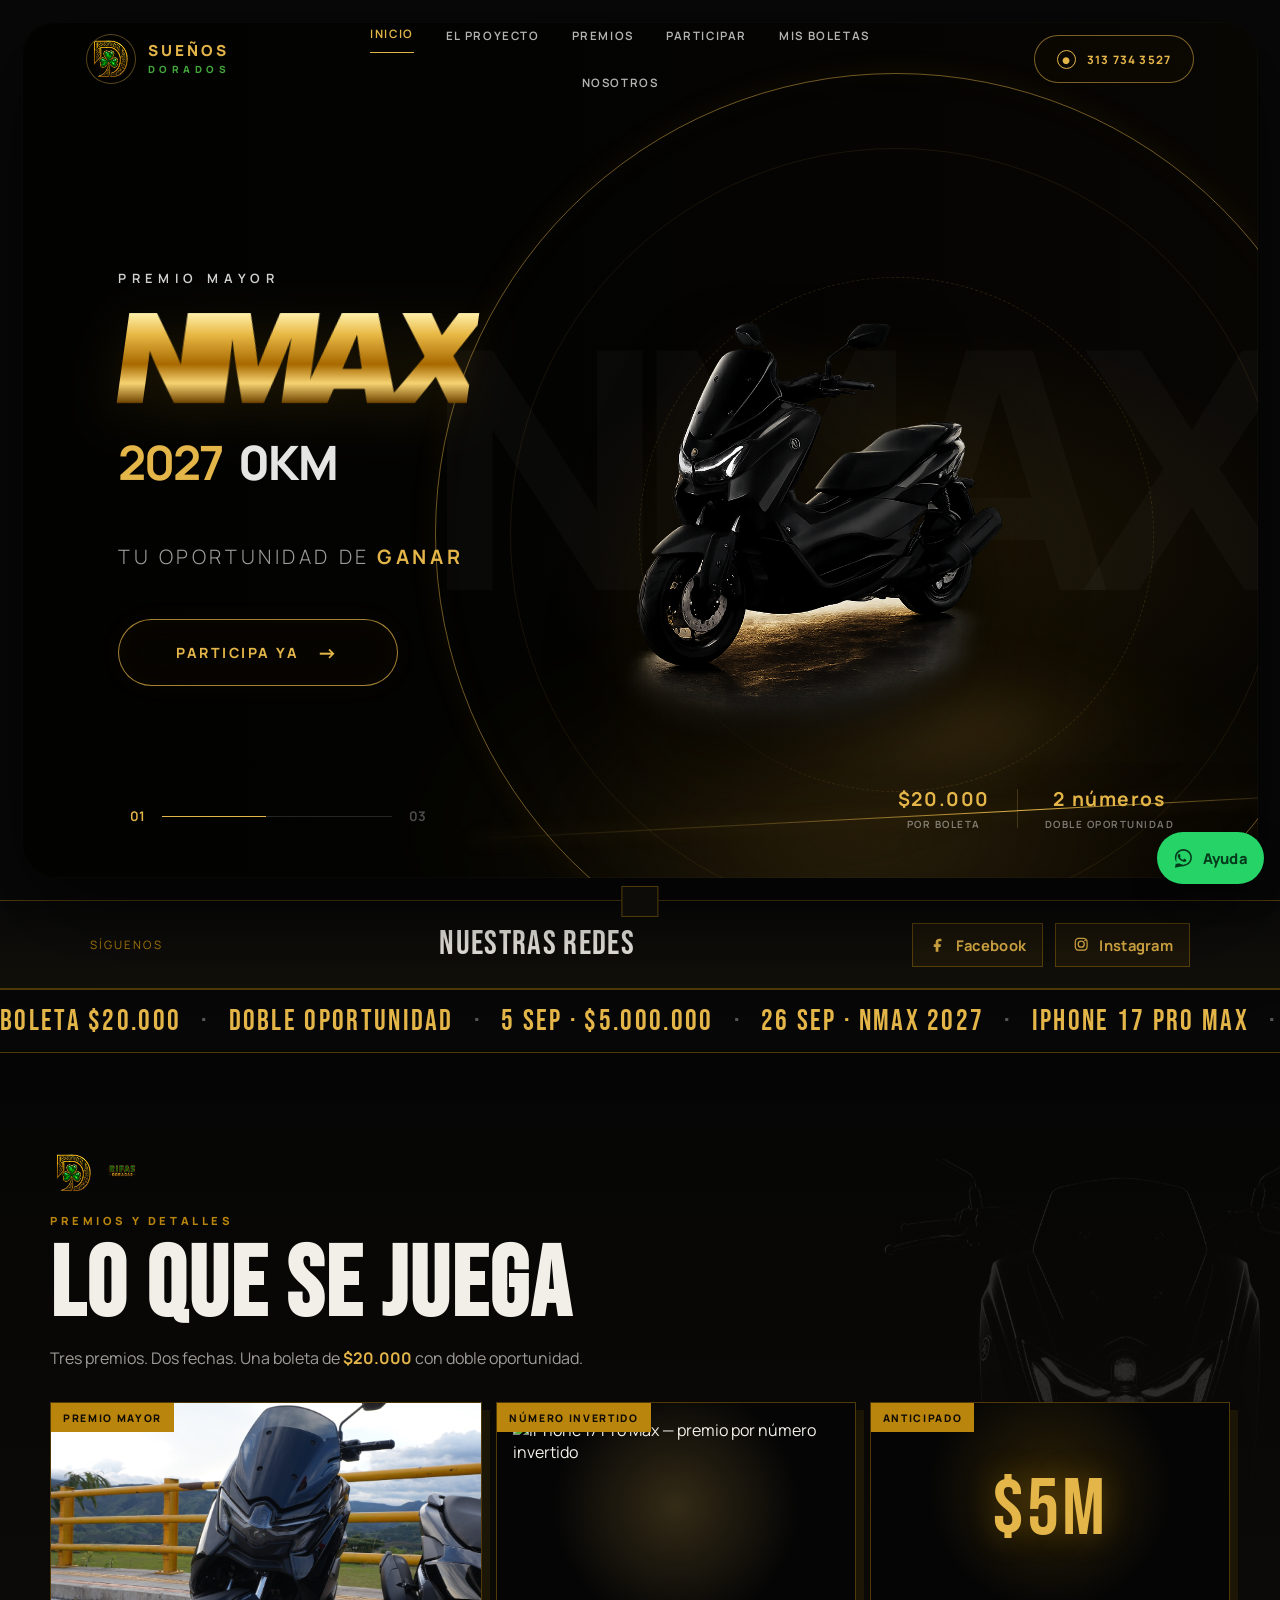
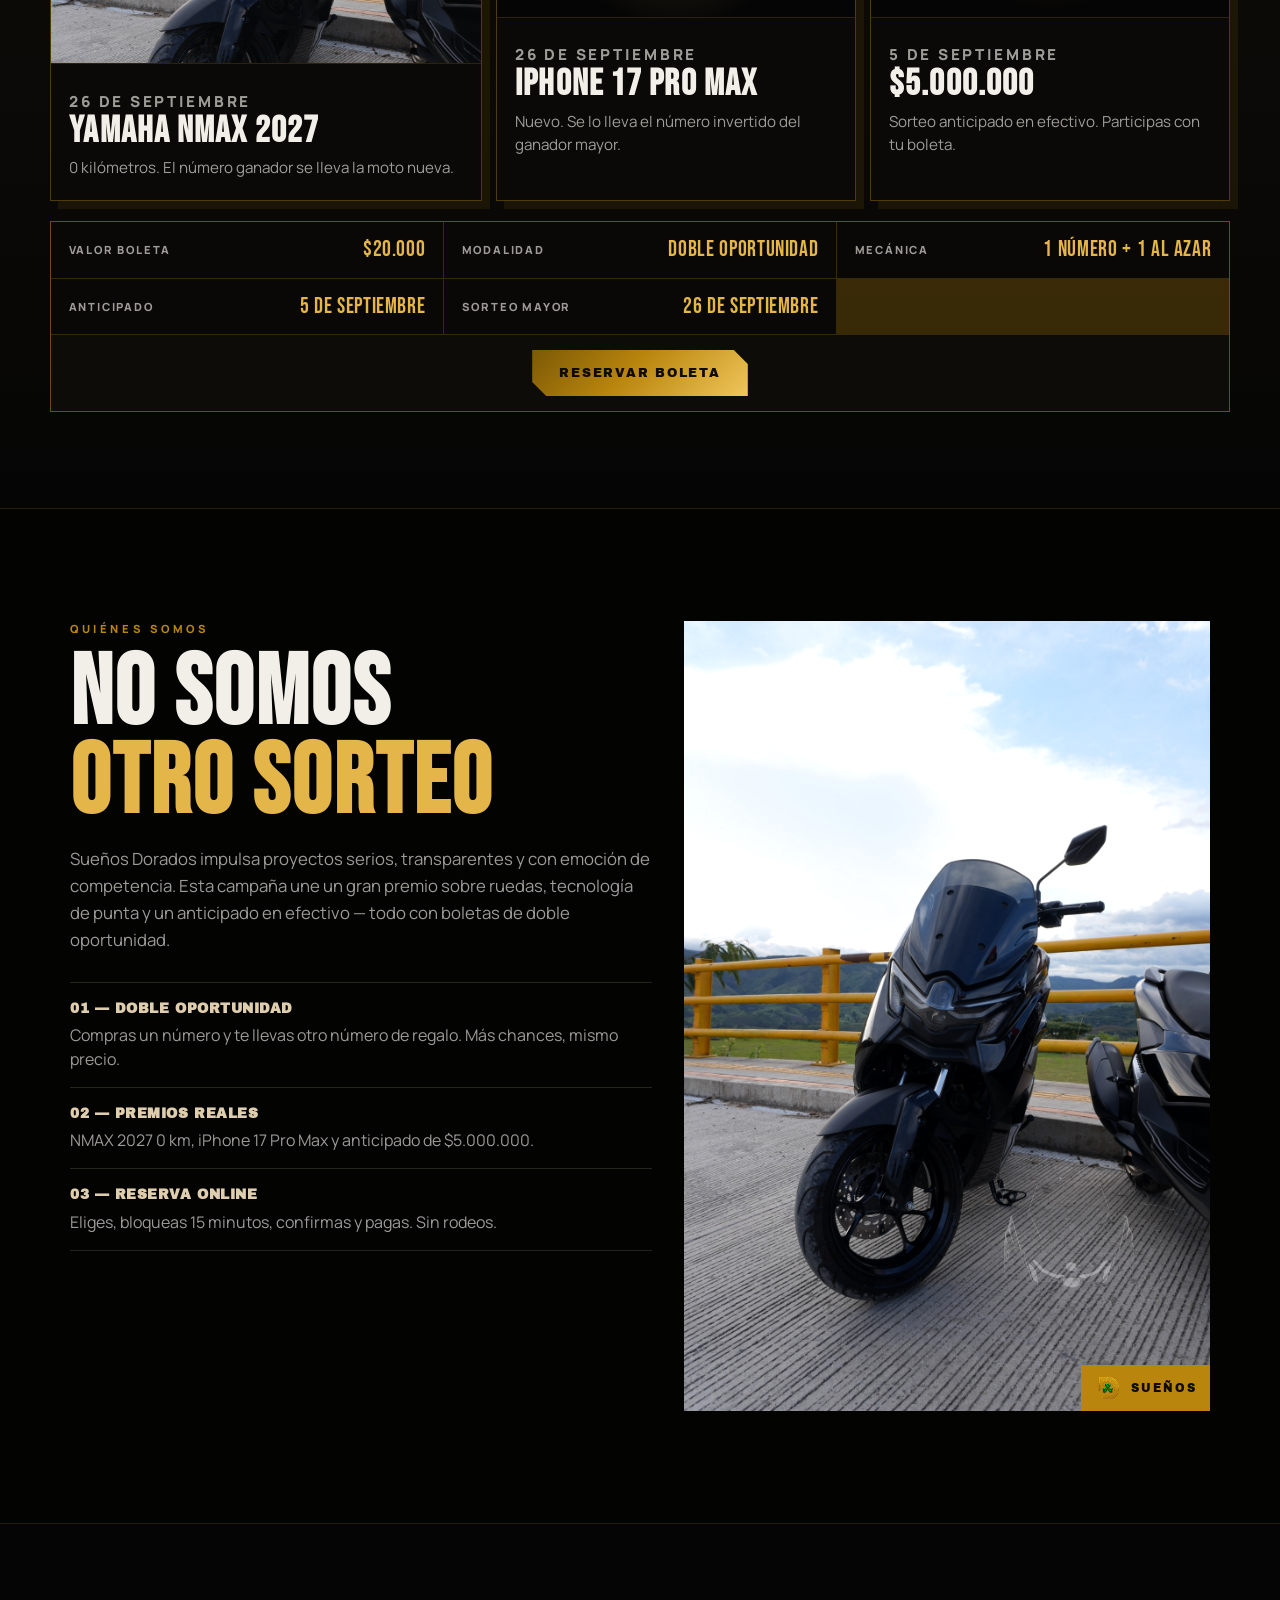
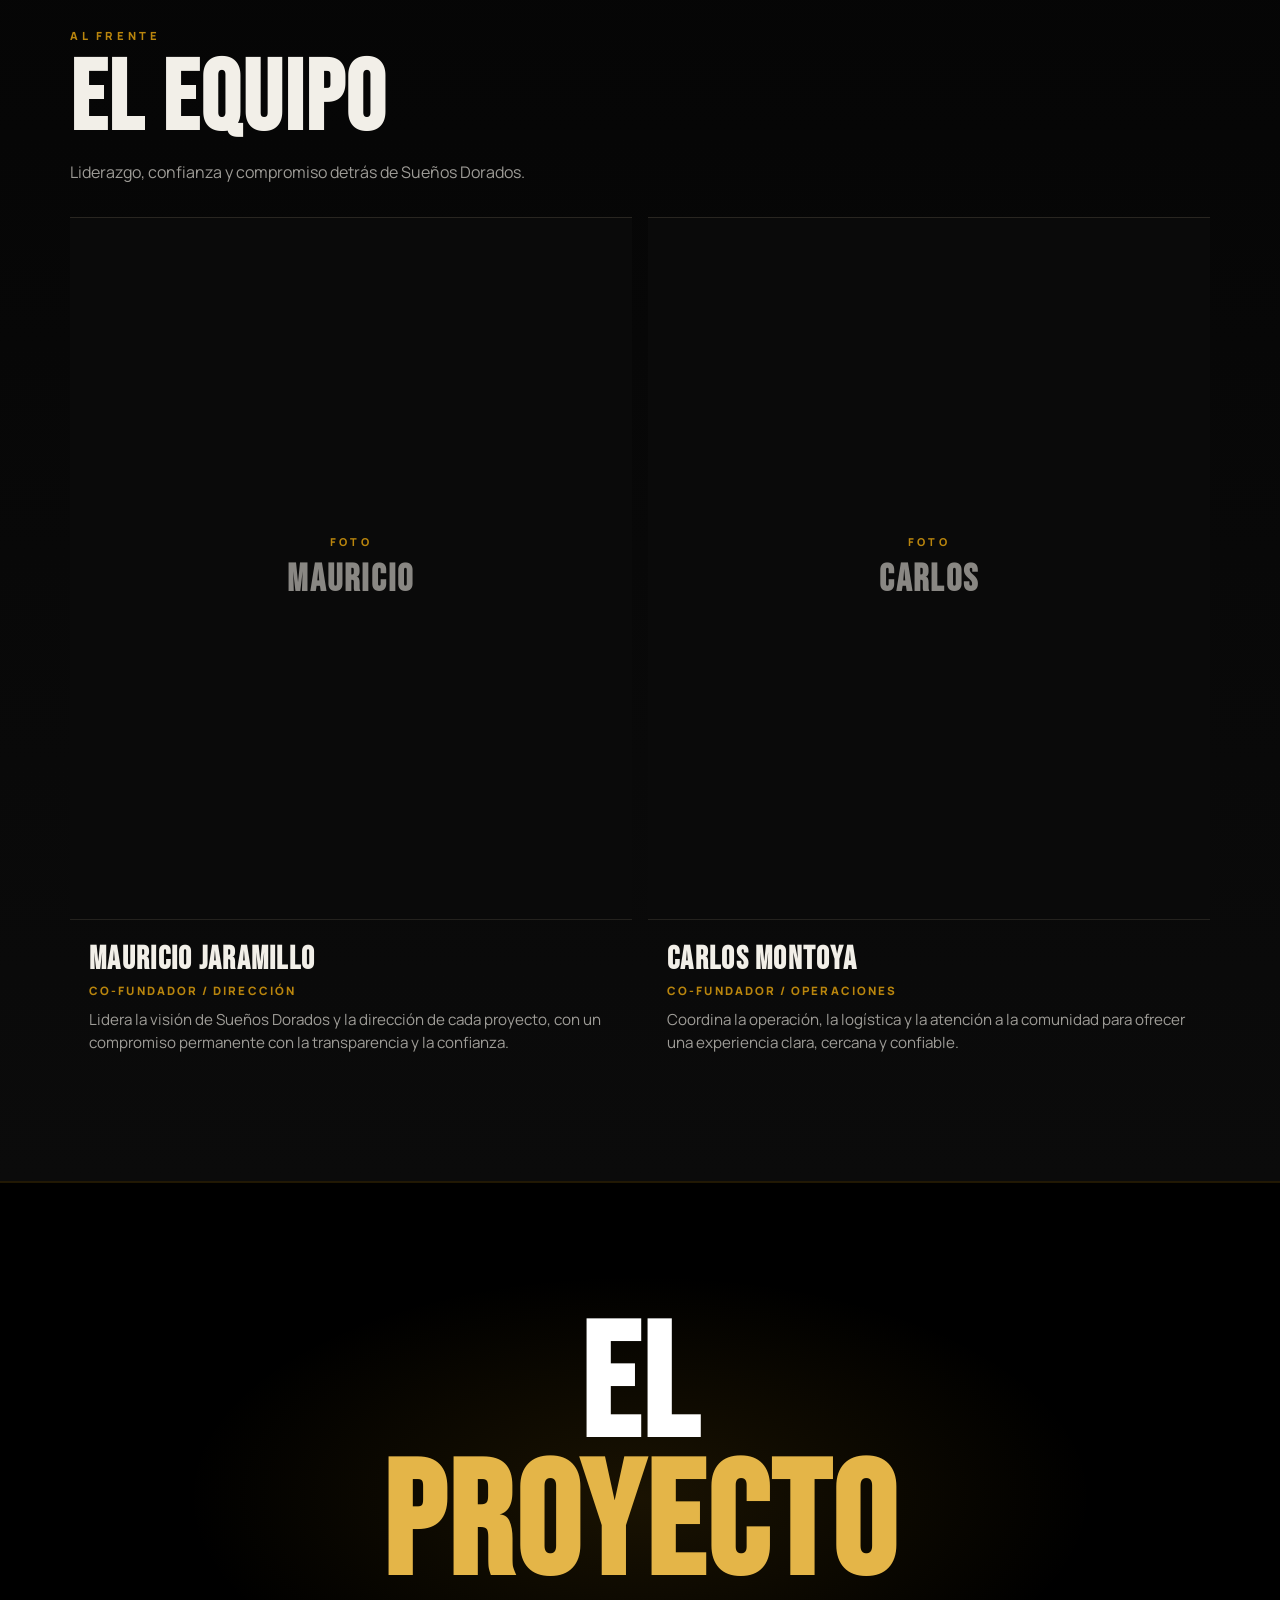
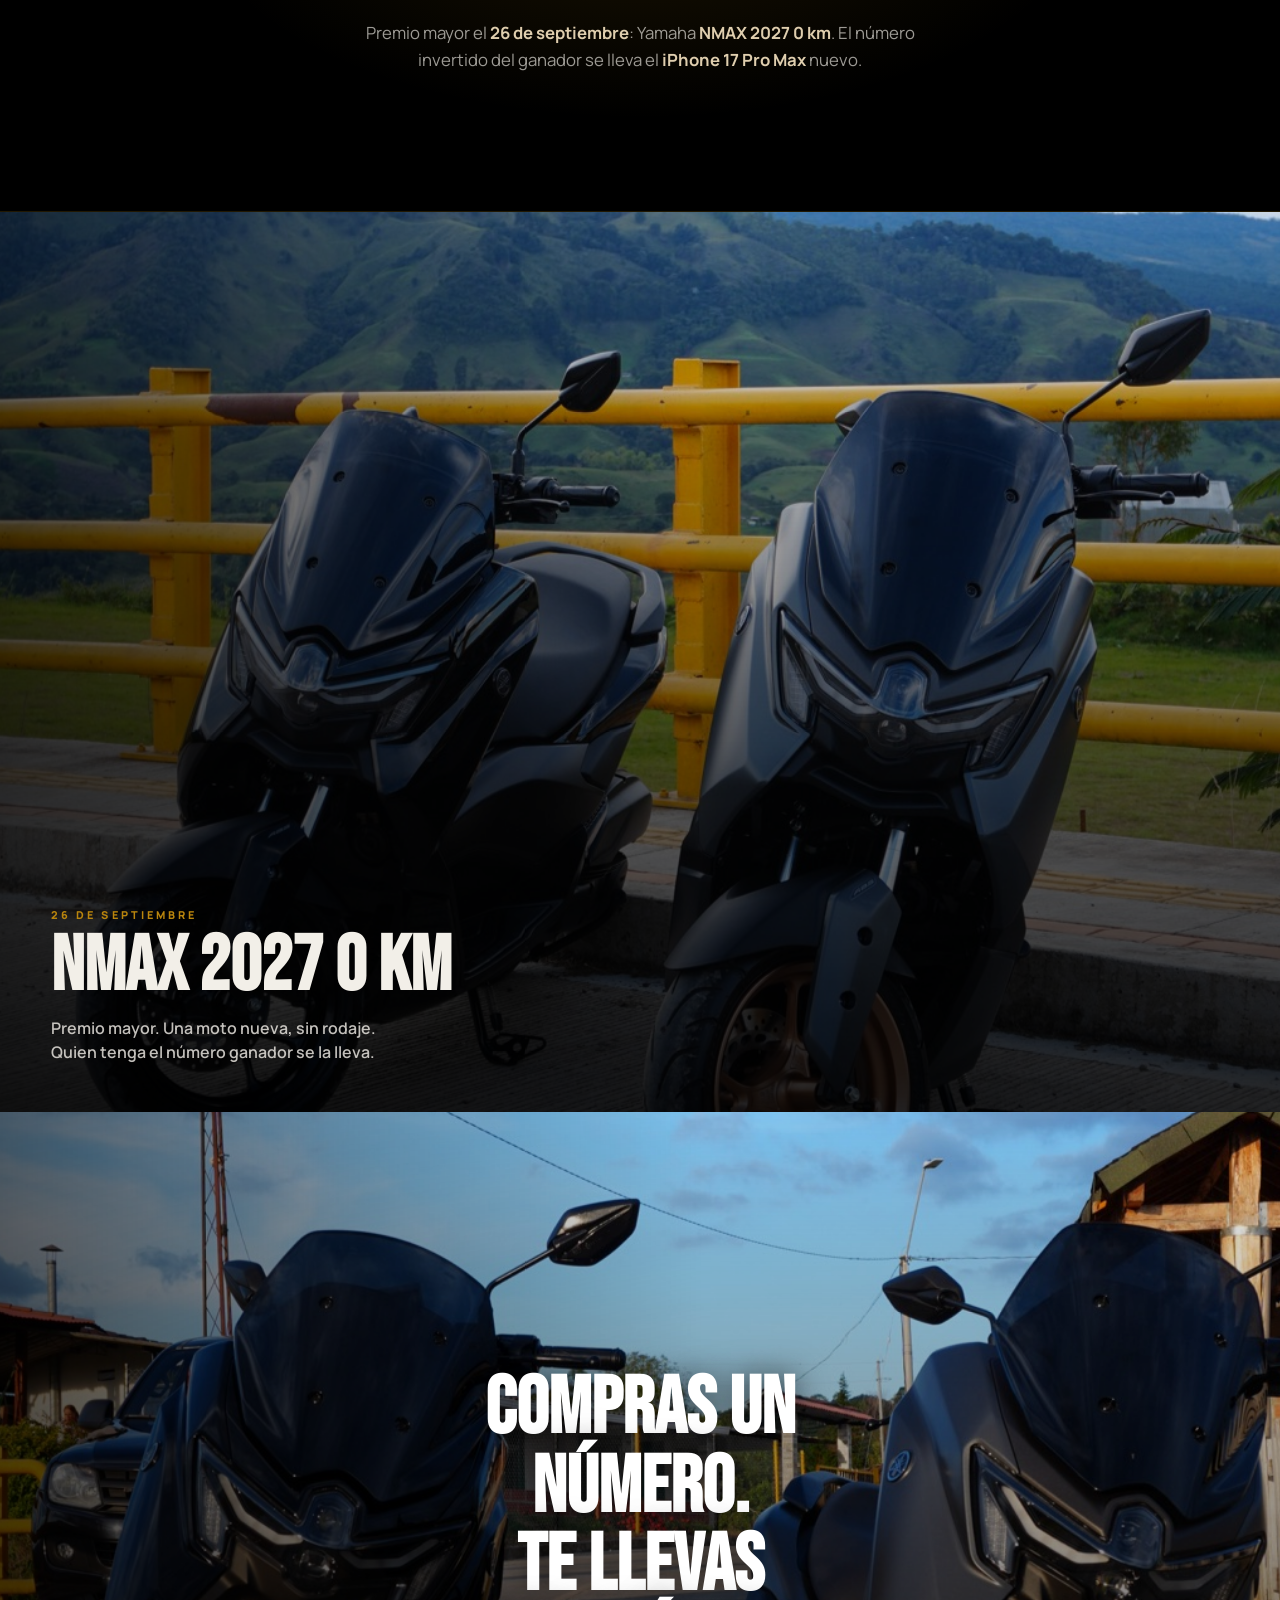
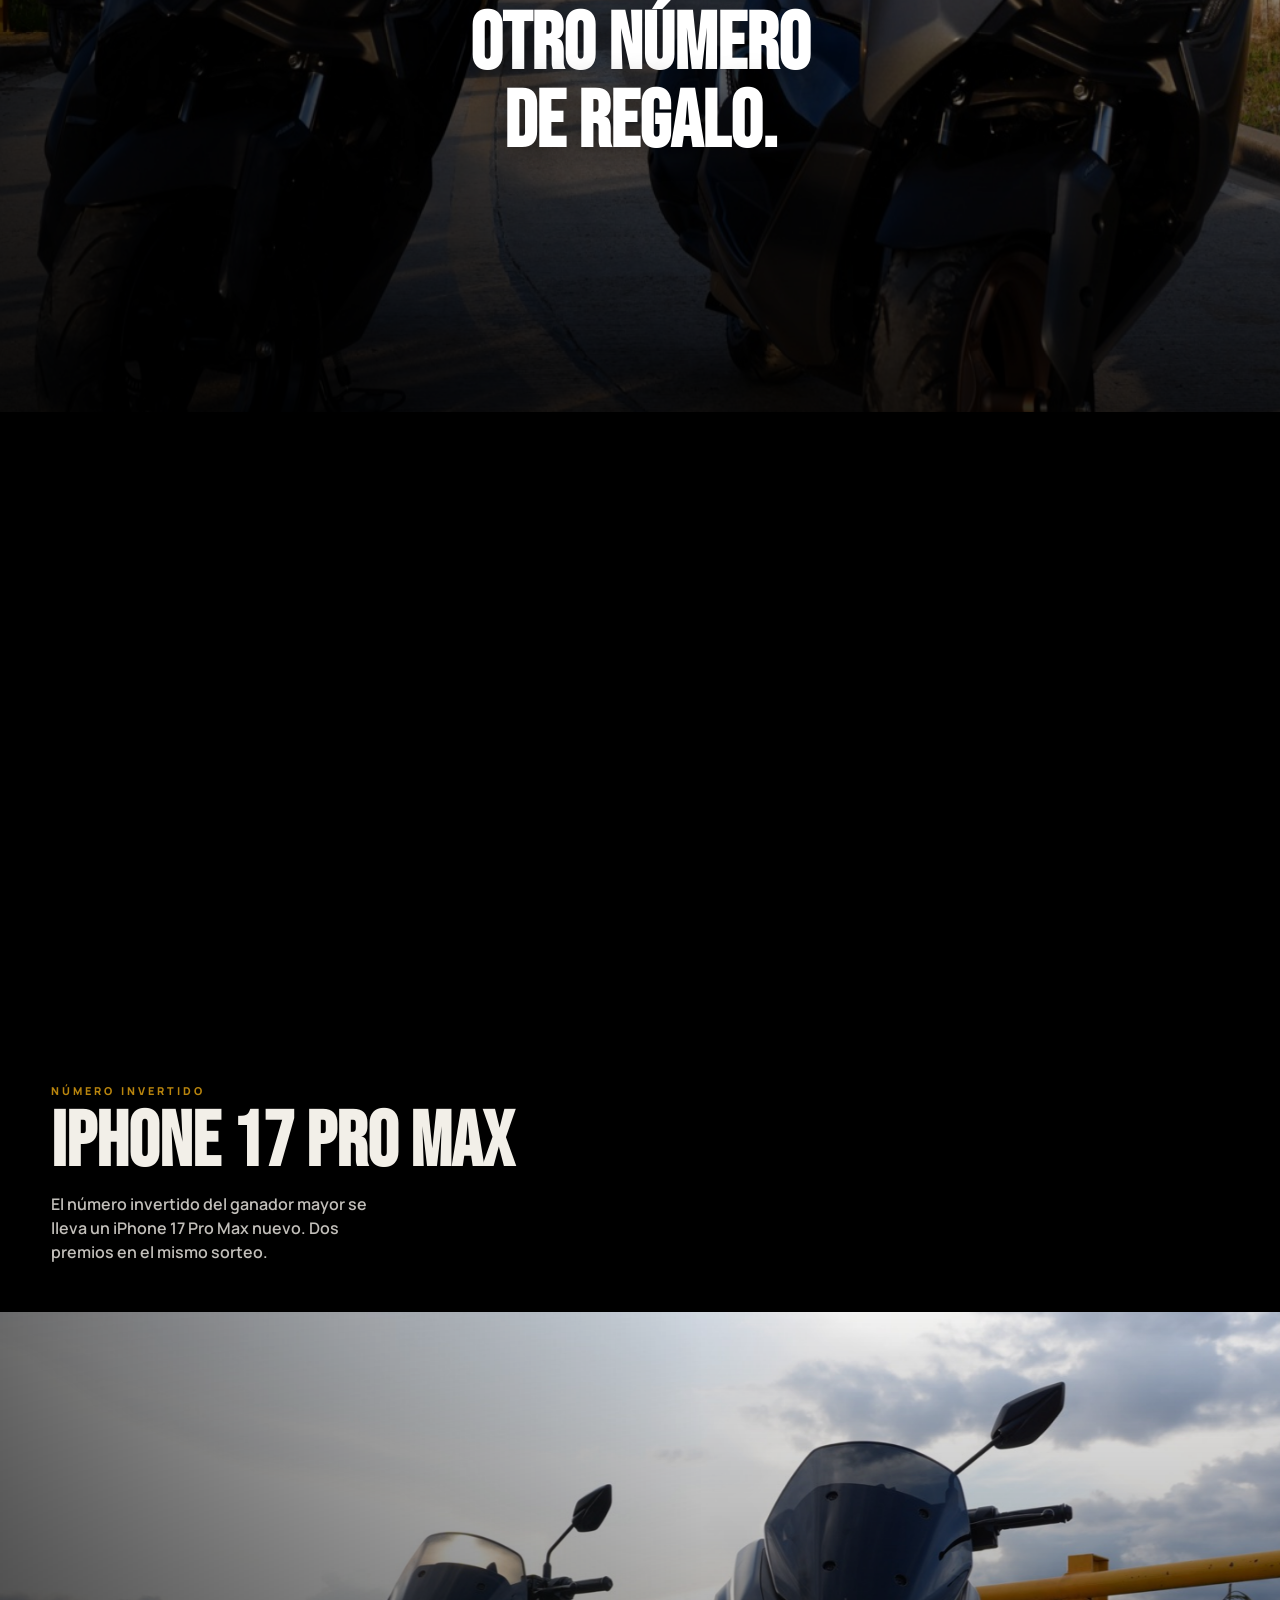
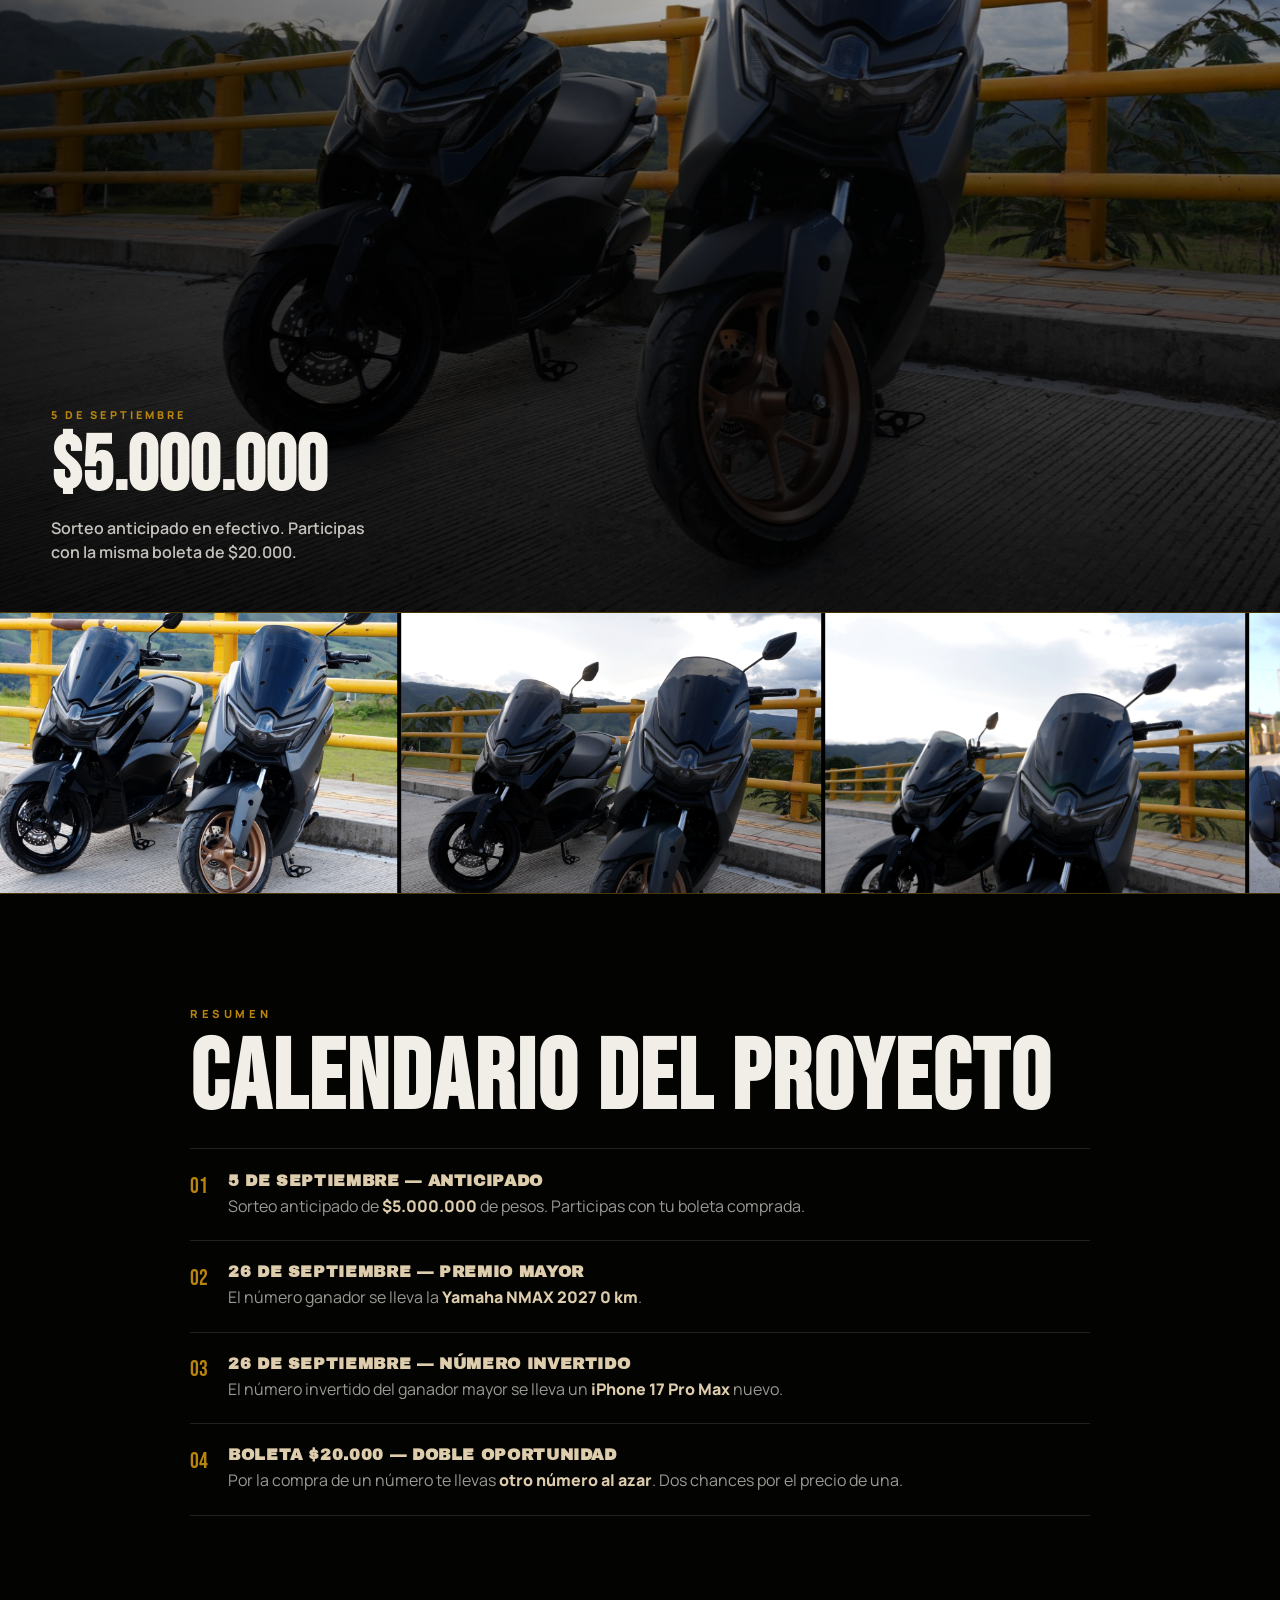
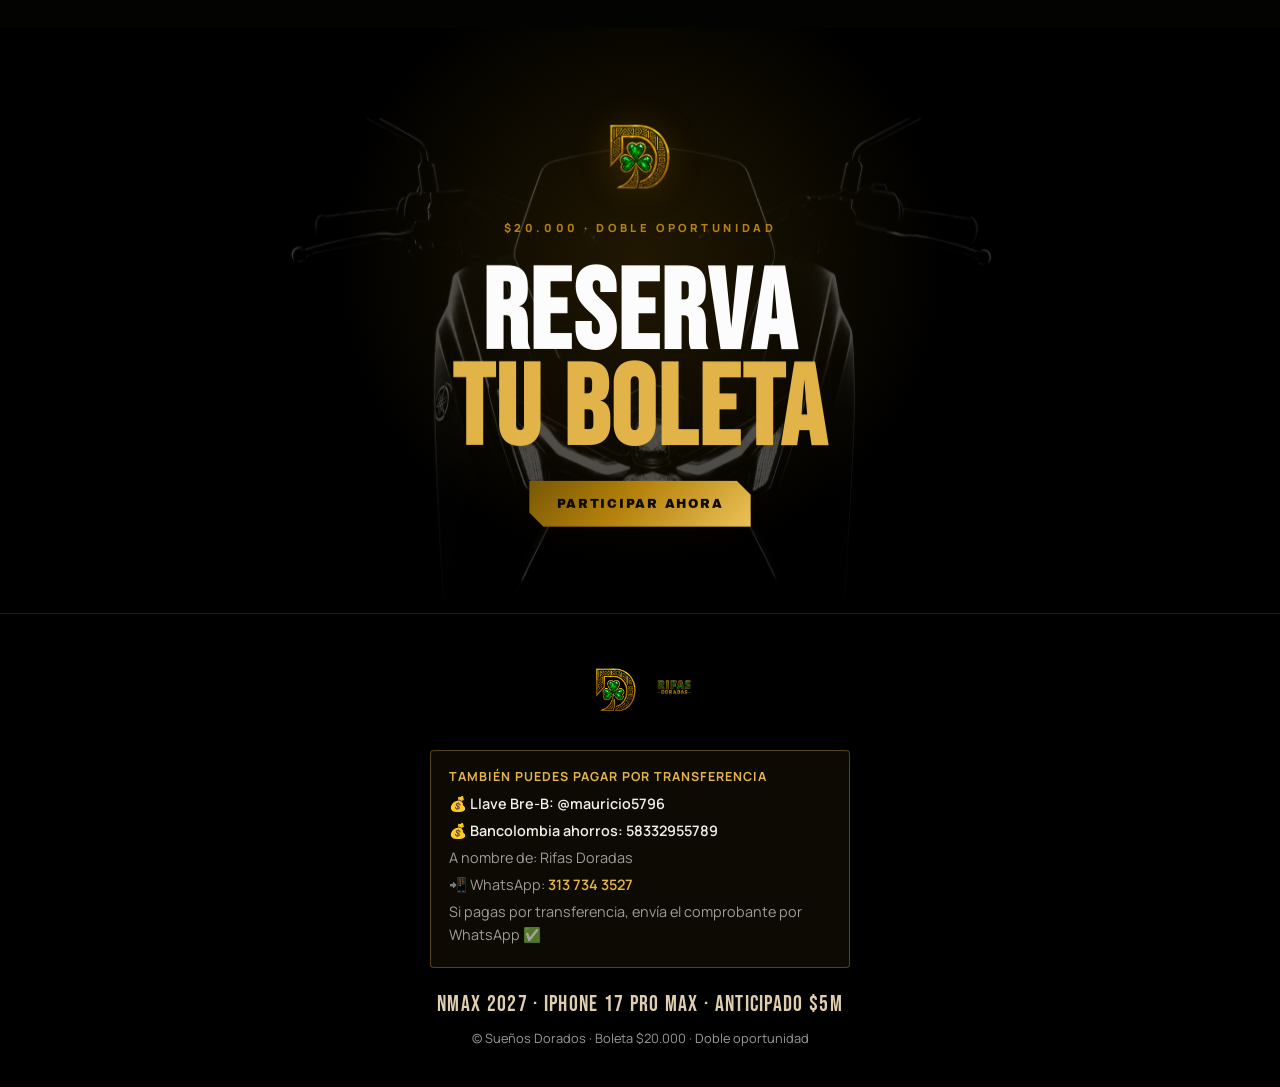
==== commit fbc042fb: "feat: WhatsApp de ayuda fijo y sección de redes bajo el hero Botón flotante al 3126170497 y enlaces " ====
--- a/index.html
+++ b/index.html
@@ -14,7 +14,7 @@
       href="https://fonts.googleapis.com/css2?family=Archivo+Black&family=Bebas+Neue&family=Inter:wght@300;400;500;600;700;800;900&family=Manrope:wght@400;500;600;700;800&display=swap"
       rel="stylesheet"
     />
-    <link rel="stylesheet" href="./css/styles.css" />
+    <link rel="stylesheet" href="./css/styles.css?v=20260721a" />
     <link rel="stylesheet" href="./css/hero.css" />
   </head>
   <body>
@@ -138,6 +138,46 @@
       </div>
     </section>
 
+    <!-- REDES — debajo del hero -->
+    <section class="social-follow" aria-label="Síguenos en redes">
+      <div class="social-follow-inner">
+        <p class="social-follow-label">Síguenos</p>
+        <p class="social-follow-title">Nuestras redes</p>
+        <div class="social-follow-links">
+          <a
+            class="social-follow-link social-follow-facebook"
+            href="https://www.facebook.com/share/1Hbipysqug/?mibextid=wwXIfr"
+            target="_blank"
+            rel="noopener noreferrer"
+            aria-label="Facebook Sueños Dorados"
+          >
+            <svg viewBox="0 0 24 24" aria-hidden="true" focusable="false">
+              <path
+                fill="currentColor"
+                d="M14 8.3h2.2V5.1c-.3 0-1.5-.1-2.8-.1-2.8 0-4.7 1.7-4.7 4.8V12H6.2v3.5h2.5V22h3.6v-6.5H15l.5-3.5h-3.2V10c0-1 .3-1.7 1.7-1.7z"
+              />
+            </svg>
+            <span>Facebook</span>
+          </a>
+          <a
+            class="social-follow-link social-follow-instagram"
+            href="https://www.instagram.com/suenos.dorados.1?igsh=MTNsMHRqZWplbjl5NQ=="
+            target="_blank"
+            rel="noopener noreferrer"
+            aria-label="Instagram Sueños Dorados"
+          >
+            <svg viewBox="0 0 24 24" aria-hidden="true" focusable="false">
+              <path
+                fill="currentColor"
+                d="M12 7.2A4.8 4.8 0 1 0 12 16.8 4.8 4.8 0 0 0 12 7.2zm0 7.9a3.1 3.1 0 1 1 0-6.2 3.1 3.1 0 0 1 0 6.2zm6.1-8.2a1.1 1.1 0 1 1-2.2 0 1.1 1.1 0 0 1 2.2 0zM12 3.6c-2.3 0-2.6 0-3.5.1-.9 0-1.5.2-2 .4a4 4 0 0 0-1.5 1 4 4 0 0 0-1 1.5c-.2.5-.3 1.1-.4 2-.1.9-.1 1.2-.1 3.5s0 2.6.1 3.5c0 .9.2 1.5.4 2a4 4 0 0 0 1 1.5 4 4 0 0 0 1.5 1c.5.2 1.1.3 2 .4.9.1 1.2.1 3.5.1s2.6 0 3.5-.1c.9 0 1.5-.2 2-.4a4 4 0 0 0 1.5-1 4 4 0 0 0 1-1.5c.2-.5.3-1.1.4-2 .1-.9.1-1.2.1-3.5s0-2.6-.1-3.5c0-.9-.2-1.5-.4-2a4 4 0 0 0-1-1.5 4 4 0 0 0-1.5-1c-.5-.2-1.1-.3-2-.4-.9-.1-1.2-.1-3.5-.1zm0 1.5c2.2 0 2.5 0 3.4.1.8 0 1.2.2 1.5.3.4.1.7.3 1 .6.3.3.5.6.6 1 .1.3.3.7.3 1.5.1.9.1 1.2.1 3.4s0 2.5-.1 3.4c0 .8-.2 1.2-.3 1.5-.1.4-.3.7-.6 1-.3.3-.6.5-1 .6-.3.1-.7.3-1.5.3-.9.1-1.2.1-3.4.1s-2.5 0-3.4-.1c-.8 0-1.2-.2-1.5-.3-.4-.1-.7-.3-1-.6-.3-.3-.5-.6-.6-1-.1-.3-.3-.7-.3-1.5-.1-.9-.1-1.2-.1-3.4s0-2.5.1-3.4c0-.8.2-1.2.3-1.5.1-.4.3-.7.6-1 .3-.3.6-.5 1-.6.3-.1.7-.3 1.5-.3.9-.1 1.2-.1 3.4-.1z"
+              />
+            </svg>
+            <span>Instagram</span>
+          </a>
+        </div>
+      </div>
+    </section>
+
     <!-- TICKER -->
     <div class="ticker" aria-hidden="true">
       <div class="ticker-track">
@@ -185,8 +225,8 @@
           </article>
 
           <article class="premio-card reveal">
-            <div class="premio-media premio-media-dark">
-              <img class="premio-icon-silueta" src="./nmax-silueta.png" alt="" />
+            <div class="premio-media premio-media-dark premio-media-iphone">
+              <img src="./assets/iphone.webp" alt="iPhone 17 Pro Max — premio por número invertido" />
               <span class="premio-tag">Número invertido</span>
             </div>
             <div class="premio-body">
@@ -255,7 +295,7 @@
           <ul class="about-points">
             <li class="reveal">
               <strong>01 — Doble oportunidad</strong>
-              Compras un número y te llevas otro al azar. Más chances, mismo precio.
+              Compras un número y te llevas otro número de regalo. Más chances, mismo precio.
             </li>
             <li class="reveal">
               <strong>02 — Premios reales</strong>
@@ -268,7 +308,11 @@
           </ul>
         </div>
         <div class="about-visual reveal">
-          <img src="./assets/nmax/web/DSC00553.jpg" alt="Yamaha NMAX — Sueños Dorados" />
+          <img
+            class="about-main-image"
+            src="./assets/nmax/web/DSC00553.jpg"
+            alt="Yamaha NMAX — Sueños Dorados"
+          />
           <img class="about-silueta" src="./nmax-silueta.png" alt="" aria-hidden="true" />
           <div class="about-stamp">
             <img src="./logo.png" alt="" />
@@ -284,52 +328,53 @@
         <p class="meta-line reveal">Al frente</p>
         <h2 class="display-title reveal">El equipo</h2>
         <p class="section-lead reveal">
-          Las dos personas que impulsan Sueños Dorados. Sustituye las fotos en
-          <code>assets/equipo/</code> cuando las tengas listas.
+          Liderazgo, confianza y compromiso detrás de Sueños Dorados.
         </p>
       </div>
       <div class="team-grid">
         <article class="team-card reveal">
           <div class="team-photo">
-            <!-- Drop foto: assets/equipo/persona-1.jpg -->
             <img
-              src="./assets/equipo/persona-1.jpg"
-              alt="Persona 1 — Sueños Dorados"
+              src="./assets/equipo/mauro.jpg"
+              alt="Mauricio Jaramillo — Sueños Dorados"
+              loading="lazy"
+              decoding="async"
               onerror="this.classList.add('is-missing'); this.removeAttribute('src')"
             />
             <div class="team-placeholder">
               <span>FOTO</span>
-              <strong>PERSONA 01</strong>
+              <strong>MAURICIO</strong>
             </div>
           </div>
           <div class="team-meta">
-            <h3>Nombre 01</h3>
+            <h3>Mauricio Jaramillo</h3>
             <p class="team-role">Co-fundador / Dirección</p>
             <p class="team-bio">
-              Espacio para biografía corta: liderazgo, visión de marca y
-              operación del proyecto.
+              Lidera la visión de Sueños Dorados y la dirección de cada proyecto,
+              con un compromiso permanente con la transparencia y la confianza.
             </p>
           </div>
         </article>
         <article class="team-card reveal">
           <div class="team-photo">
-            <!-- Drop foto: assets/equipo/persona-2.jpg -->
             <img
-              src="./assets/equipo/persona-2.jpg"
-              alt="Persona 2 — Sueños Dorados"
+              src="./assets/equipo/carlos.jpg"
+              alt="Carlos Montoya — Sueños Dorados"
+              loading="lazy"
+              decoding="async"
               onerror="this.classList.add('is-missing'); this.removeAttribute('src')"
             />
             <div class="team-placeholder">
               <span>FOTO</span>
-              <strong>PERSONA 02</strong>
+              <strong>CARLOS</strong>
             </div>
           </div>
           <div class="team-meta">
-            <h3>Nombre 02</h3>
+            <h3>Carlos Montoya</h3>
             <p class="team-role">Co-fundador / Operaciones</p>
             <p class="team-bio">
-              Espacio para biografía corta: comunidad, logística de premios y
-              experiencia del cliente.
+              Coordina la operación, la logística y la atención a la comunidad
+              para ofrecer una experiencia clara, cercana y confiable.
             </p>
           </div>
         </article>
@@ -367,13 +412,13 @@
         <div class="frame-caption frame-caption-center">
           <p class="big-quote">
             Compras un número.<br />
-            Te llevas otro al azar.
+            Te llevas otro número de regalo.
           </p>
         </div>
       </article>
 
-      <article class="frame">
-        <img src="./assets/nmax/web/DSC00565.jpg" alt="Detalle NMAX" />
+      <article class="frame frame-iphone">
+        <img src="./assets/iphone.webp" alt="iPhone 17 Pro Max — Sueños Dorados" />
         <div class="frame-caption">
           <span class="frame-tag">Número invertido</span>
           <h3>iPhone 17 Pro Max</h3>
@@ -487,7 +532,7 @@
         <h2 class="display-title">Reserva tu boleta</h2>
         <p class="reserva-lead">
           Boleta <strong>$20.000</strong> con doble oportunidad: eliges un número y te
-          llevas otro al azar. Usa la grilla o la ruleta. Quita números cuando quieras.
+          llevas otro número de regalo. Usa la grilla o la ruleta. Quita números cuando quieras.
         </p>
       </div>
 
@@ -515,12 +560,12 @@
             <div class="compra-panel-head">
               <div>
                 <p class="meta-line" style="margin-bottom: 0.2rem">Tu selección</p>
-                <p class="compra-hint">Cada boleta incluye tu número + otro al azar · Toca × para quitar</p>
+                <p class="compra-hint">Elige un número y descubre el segundo número que te regalamos · Toca × para quitar</p>
               </div>
               <div class="compra-actions">
                 <button type="button" class="btn-ghost cut btn-sm" id="btn-al-azar">Al azar</button>
                 <div class="selection-summary">
-                  <span>Pachas</span>
+                  <span>Números</span>
                   <strong id="seleccion-count">0</strong>
                   <span>/</span>
                   <span id="max-boletas">10</span>
@@ -528,8 +573,9 @@
               </div>
             </div>
             <div id="seleccion-chips" class="seleccion-chips">
-              <p class="seleccion-empty" id="seleccion-empty">Aún no hay pachas en tu compra</p>
-            </div>
+              <p class="seleccion-empty" id="seleccion-empty">Aún no hay números en tu compra</p>
+            </div>
+            <div id="regalo-notice" class="regalo-notice hidden" role="status" aria-live="polite"></div>
           </div>
 
           <div class="toolbar">
@@ -542,9 +588,10 @@
           </div>
 
           <div id="leyenda-doble" class="leyenda hidden">
-            <strong>Doble oportunidad:</strong> al comprar un número te llevas
-            otro al azar. En pantalla ves el par completo
-            <span id="ejemplo-pacha">(ej. #0001 · #0682)</span>.
+            <strong>Doble oportunidad:</strong> elige uno de los números disponibles.
+            Al seleccionarlo te mostraremos el otro número que recibes de regalo.
+            Mostramos una selección aleatoria de hasta 1.000 números por visita;
+            el buscador consulta todos los disponibles.
           </div>
 
           <div id="numeros-grid" class="num-grid" role="listbox" aria-label="Números disponibles"></div>
@@ -554,7 +601,7 @@
               <img class="sticky-logo" src="./logo.png" alt="" />
               <div>
                 <div class="price-pill" id="total-seleccion">Total ₡0</div>
-                <p class="sticky-muted" id="nums-seleccionados">Ninguna pacha seleccionada</p>
+                <p class="sticky-muted" id="nums-seleccionados">Ningún número seleccionado</p>
               </div>
             </div>
             <button type="button" class="btn-gold cut" id="btn-continuar" disabled>Reservar</button>
@@ -601,7 +648,7 @@
             <img class="success-logo" src="./logo.png" alt="" />
             <div class="success-burst" aria-hidden="true">✓</div>
             <h3>¡Reserva confirmada!</h3>
-            <p class="form-lead">Tu pacha está apartada. Paga ahora para descargarla al instante.</p>
+            <p class="form-lead">Tus dos números están apartados. Paga ahora para descargarlos al instante.</p>
             <div class="exito-box" id="exito-detalle"></div>
             <div class="wompi-pay-box" id="exito-wompi">
               <button type="button" class="btn-gold cut" id="btn-pagar-wompi" disabled>
@@ -622,6 +669,22 @@
       </div>
     </section>
     </div><!-- /view-reservar -->
+
+    <!-- REGALO OVERLAY -->
+    <div id="regalo-overlay" class="regalo-overlay hidden" role="dialog" aria-modal="true" aria-live="assertive">
+      <div class="regalo-backdrop" data-regalo-close></div>
+      <div class="regalo-card" data-regalo-close>
+        <img class="regalo-logo" src="./logo.png" alt="" aria-hidden="true" />
+        <p class="regalo-kicker">Tu número</p>
+        <p class="regalo-principal" id="regalo-principal">#0000</p>
+        <div class="regalo-gift-wrap">
+          <span class="regalo-gift-icon" aria-hidden="true">🎁</span>
+          <p class="regalo-gift-label">¡Te regalamos también!</p>
+        </div>
+        <p class="regalo-secundario" id="regalo-secundario">#0000</p>
+        <p class="regalo-hint">Doble oportunidad, mismo precio · Toca para continuar</p>
+      </div>
+    </div>
 
     <!-- RULETA MODAL -->
     <div id="ruleta-modal" class="ruleta-modal hidden" role="dialog" aria-modal="true" aria-labelledby="ruleta-title">
@@ -638,7 +701,7 @@
           <div class="ruleta-marker" aria-hidden="true"></div>
           <div class="ruleta-display" id="ruleta-display">————</div>
         </div>
-        <p class="ruleta-status" id="ruleta-status">Gira para elegir una pacha al azar</p>
+        <p class="ruleta-status" id="ruleta-status">Gira para elegir un número al azar</p>
         <div class="ruleta-actions" id="ruleta-actions-spin">
           <button type="button" class="btn-gold cut" id="btn-ruleta-girar">Girar ruleta</button>
         </div>
@@ -664,12 +727,29 @@
     <div id="toast" class="toast" role="status" aria-live="polite"></div>
     <div id="success-particles" class="success-particles hidden" aria-hidden="true"></div>
 
+    <!-- WhatsApp ayuda — fijo -->
+    <a
+      class="whatsapp-float"
+      href="https://wa.me/573126170497?text=Hola%2C%20necesito%20ayuda%20con%20Sue%C3%B1os%20Dorados"
+      target="_blank"
+      rel="noopener noreferrer"
+      aria-label="Ayuda por WhatsApp"
+    >
+      <svg viewBox="0 0 32 32" aria-hidden="true" focusable="false">
+        <path
+          fill="currentColor"
+          d="M19.11 17.43c-.27-.14-1.6-.79-1.85-.88-.25-.09-.43-.14-.61.14-.18.27-.7.88-.86 1.06-.16.18-.32.2-.59.07-.27-.14-1.14-.42-2.17-1.34-.8-.71-1.34-1.59-1.5-1.86-.16-.27-.02-.41.12-.55.12-.12.27-.32.41-.48.14-.16.18-.27.27-.45.09-.18.05-.34-.02-.48-.07-.14-.61-1.47-.84-2.01-.22-.53-.45-.46-.61-.46h-.52c-.18 0-.48.07-.73.34-.25.27-.96.94-.96 2.29s.98 2.66 1.12 2.84c.14.18 1.93 2.95 4.68 4.14.65.28 1.16.45 1.56.57.66.21 1.25.18 1.72.11.52-.08 1.6-.65 1.83-1.28.23-.63.23-1.17.16-1.28-.07-.11-.25-.18-.52-.32zM16.02 4C9.94 4 5 8.93 5 15c0 2.11.6 4.08 1.64 5.76L5 28l7.4-1.61A10.93 10.93 0 0 0 16.02 26C22.1 26 27 21.07 27 15S22.1 4 16.02 4zm0 20.05c-1.87 0-3.6-.55-5.06-1.5l-.36-.23-4.39.95.93-4.28-.24-.38A8.98 8.98 0 0 1 7.05 15c0-4.95 4.03-8.97 8.97-8.97S24.99 10.05 24.99 15s-4.03 9.05-8.97 9.05z"
+        />
+      </svg>
+      <span class="whatsapp-float-label">Ayuda</span>
+    </a>
+
     <!-- GSAP local (sin depender del CDN) -->
     <script src="./js/vendor/gsap.min.js"></script>
     <script src="./js/vendor/ScrollTrigger.min.js"></script>
     <script src="./js/config.js"></script>
     <script src="./js/wompi-checkout.js"></script>
-    <script src="./js/app.js?v=20260716c"></script>
+    <script src="./js/app.js?v=20260718g"></script>
     <script src="./js/hero.js"></script>
     <script src="./js/motion.js"></script>
   </body>
--- a/css/styles.css
+++ b/css/styles.css
@@ -1,4 +1,4 @@
-/* Rifas Doradas — aggressive sport editorial */
+/* Sueños Dorados — aggressive sport editorial */
 :root {
   --black: #020202;
   --black-2: #0a0a0a;
@@ -314,6 +314,15 @@
   filter: brightness(1.2);
 }
 
+.premio-media.premio-media-iphone img {
+  object-fit: contain;
+  object-position: center;
+  padding: 1rem;
+  background:
+    radial-gradient(circle at 50% 48%, rgba(243, 196, 93, 0.2), transparent 58%),
+    #050505;
+}
+
 .premio-cash {
   font-family: var(--font-mega);
   font-size: clamp(3.5rem, 10vw, 5rem);
@@ -482,12 +491,15 @@
   border: 0;
   overflow: hidden;
   min-height: 320px;
-}
-
-.about-visual img {
+  isolation: isolate;
+}
+
+.about-main-image {
+  display: block;
   width: 100%;
   height: 100%;
   object-fit: cover;
+  object-position: center;
   min-height: 360px;
   filter: contrast(1.05);
 }
@@ -496,6 +508,8 @@
   position: absolute;
   inset: auto 6% 12% auto;
   width: 42%;
+  height: auto;
+  min-height: 0;
   opacity: 0.35;
   mix-blend-mode: screen;
   pointer-events: none;
@@ -519,8 +533,12 @@
 }
 
 .about-stamp img {
+  display: block;
   width: 28px;
   height: auto;
+  min-height: 0;
+  object-fit: contain;
+  filter: none;
 }
 
 /* ─── Team ──────────────────────────────────────────── */
@@ -553,7 +571,8 @@
 
 .team-photo {
   position: relative;
-  min-height: 340px;
+  min-height: 0;
+  aspect-ratio: 4 / 5;
   background: #0a0a0a;
   border-bottom: 1px solid rgba(223, 206, 174, 0.12);
 }
@@ -564,6 +583,7 @@
   width: 100%;
   height: 100%;
   object-fit: cover;
+  object-position: center 28%;
   z-index: 2;
 }
 
@@ -685,6 +705,15 @@
   width: 100%;
   height: 100%;
   object-fit: cover;
+}
+
+.frame.frame-iphone {
+  background: #000;
+}
+
+.frame.frame-iphone img {
+  object-fit: cover;
+  object-position: center 42%;
 }
 
 .frame::after {
@@ -864,12 +893,43 @@
   filter: drop-shadow(0 0 20px rgba(185, 133, 13, 0.4));
 }
 
+/* Vistas: landing vs apartado reserva (pantalla completa) */
+.page-view-reservar[hidden],
+body.is-reservar #view-landing,
+body.is-reservar .site-footer {
+  display: none !important;
+}
+
+body.is-reservar #view-reservar {
+  display: block !important;
+}
+
+#view-reservar {
+  min-height: 100vh;
+  background: #070707;
+}
+
+body.is-reservar {
+  background: #070707;
+}
+
+body.is-reservar .site-header {
+  position: sticky;
+  top: 0;
+  z-index: 40;
+}
+
+.reserva-back-home {
+  margin-bottom: 1.25rem;
+}
+
 /* Reserva */
 .reserva {
   position: relative;
-  padding: clamp(3.5rem, 8vw, 6rem) clamp(1rem, 3vw, 2rem) 5rem;
+  padding: clamp(4.5rem, 10vw, 7rem) clamp(1rem, 3vw, 2rem) 5rem;
   background: #070707;
   overflow: hidden;
+  min-height: calc(100vh - 4rem);
 }
 
 .watermarks-silueta {
@@ -988,6 +1048,16 @@
   margin: 0;
   color: rgba(242, 239, 232, 0.4);
   font-size: 0.88rem;
+}
+
+.regalo-notice {
+  margin-top: 0.7rem;
+  padding: 0.75rem 0.9rem;
+  border: 1px solid rgba(243, 196, 93, 0.5);
+  background: rgba(185, 133, 13, 0.14);
+  color: var(--gold-light);
+  font-size: 0.9rem;
+  font-weight: 700;
 }
 
 .chip-removable {
@@ -1054,6 +1124,166 @@
 }
 
 /* Ruleta */
+/* ─── Overlay "te regalamos" ─────────────────────────── */
+.regalo-overlay {
+  position: fixed;
+  inset: 0;
+  z-index: 230;
+  display: grid;
+  place-items: center;
+  padding: 1.25rem;
+}
+
+.regalo-overlay.hidden {
+  display: none !important;
+}
+
+.regalo-overlay.is-leaving .regalo-backdrop,
+.regalo-overlay.is-leaving .regalo-card {
+  opacity: 0;
+  transition: opacity 0.2s ease;
+}
+
+.regalo-backdrop {
+  position: absolute;
+  inset: 0;
+  background: rgba(0, 0, 0, 0.85);
+  backdrop-filter: blur(7px);
+  -webkit-backdrop-filter: blur(7px);
+  animation: fadeIn 0.2s ease;
+}
+
+.regalo-card {
+  position: relative;
+  z-index: 1;
+  width: min(400px, 92vw);
+  padding: clamp(1.5rem, 5vw, 2.25rem) clamp(1.15rem, 4vw, 1.75rem);
+  text-align: center;
+  background: linear-gradient(170deg, #16110a 0%, #0a0a0a 60%);
+  border: 1px solid rgba(243, 196, 93, 0.55);
+  box-shadow:
+    0 0 0 1px rgba(185, 133, 13, 0.25),
+    0 24px 70px rgba(0, 0, 0, 0.65),
+    0 0 60px rgba(212, 175, 55, 0.18);
+  cursor: pointer;
+  animation: regaloCardIn 0.38s cubic-bezier(0.2, 1.25, 0.4, 1);
+}
+
+.regalo-logo {
+  width: 54px;
+  height: auto;
+  margin: 0 auto 0.6rem;
+  filter: drop-shadow(0 0 14px rgba(212, 175, 55, 0.4));
+}
+
+.regalo-kicker {
+  margin: 0;
+  color: rgba(243, 241, 235, 0.65);
+  font-size: 0.72rem;
+  font-weight: 800;
+  letter-spacing: 0.26em;
+  text-transform: uppercase;
+}
+
+.regalo-principal {
+  margin: 0.2rem 0 0.9rem;
+  font-family: ui-monospace, Menlo, monospace;
+  font-size: clamp(2.2rem, 10vw, 3rem);
+  font-weight: 800;
+  color: #fff;
+  letter-spacing: 0.05em;
+  line-height: 1;
+}
+
+.regalo-gift-wrap {
+  display: flex;
+  align-items: center;
+  justify-content: center;
+  gap: 0.5rem;
+  margin-bottom: 0.35rem;
+}
+
+.regalo-gift-icon {
+  font-size: 1.5rem;
+  display: inline-block;
+}
+
+.regalo-card.is-armed .regalo-gift-icon {
+  animation: regaloShake 0.7s ease 0.35s both;
+}
+
+.regalo-gift-label {
+  margin: 0;
+  color: var(--gold-soft, #f3c45d);
+  font-size: clamp(0.95rem, 4vw, 1.1rem);
+  font-weight: 800;
+  letter-spacing: 0.04em;
+}
+
+.regalo-secundario {
+  margin: 0 0 0.9rem;
+  font-family: ui-monospace, Menlo, monospace;
+  font-size: clamp(2.6rem, 13vw, 3.6rem);
+  font-weight: 800;
+  line-height: 1.05;
+  color: var(--gold-light, #e4b548);
+  text-shadow: 0 0 26px rgba(212, 175, 55, 0.55);
+}
+
+.regalo-card.is-armed .regalo-secundario {
+  animation: regaloReveal 0.55s cubic-bezier(0.2, 1.4, 0.35, 1) 0.55s both;
+}
+
+.regalo-hint {
+  margin: 0;
+  color: rgba(243, 241, 235, 0.55);
+  font-size: 0.78rem;
+}
+
+@keyframes regaloCardIn {
+  from {
+    opacity: 0;
+    transform: translateY(26px) scale(0.92);
+  }
+  to {
+    opacity: 1;
+    transform: none;
+  }
+}
+
+@keyframes regaloReveal {
+  0% {
+    opacity: 0;
+    transform: scale(0.3);
+    filter: blur(6px);
+  }
+  65% {
+    opacity: 1;
+    transform: scale(1.12);
+    filter: blur(0);
+  }
+  100% {
+    opacity: 1;
+    transform: scale(1);
+  }
+}
+
+@keyframes regaloShake {
+  0%, 100% { transform: rotate(0); }
+  20% { transform: rotate(-14deg) scale(1.15); }
+  40% { transform: rotate(12deg) scale(1.2); }
+  60% { transform: rotate(-8deg) scale(1.12); }
+  80% { transform: rotate(6deg) scale(1.05); }
+}
+
+@media (prefers-reduced-motion: reduce) {
+  .regalo-card,
+  .regalo-card.is-armed .regalo-secundario,
+  .regalo-card.is-armed .regalo-gift-icon {
+    animation: none;
+  }
+}
+
 .ruleta-modal {
   position: fixed;
   inset: 0;
@@ -1441,6 +1671,22 @@
   grid-template-columns: repeat(auto-fill, minmax(108px, 1fr));
 }
 
+.num-series {
+  grid-column: 1 / -1;
+  margin-top: 0.45rem;
+  padding: 0.45rem 0.2rem 0.3rem;
+  border-bottom: 1px solid rgba(243, 196, 93, 0.28);
+  color: var(--gold-light);
+  font-size: 0.72rem;
+  font-weight: 800;
+  letter-spacing: 0.14em;
+  text-transform: uppercase;
+}
+
+.num-series:first-child {
+  margin-top: 0;
+}
+
 .num-cell {
   appearance: none;
   border: 1px solid rgba(255, 255, 255, 0.1);
@@ -1490,6 +1736,40 @@
   box-shadow: none;
 }
 
+/* Mobile: barra Reservar siempre visible abajo */
+@media (max-width: 768px) {
+  #paso-numeros:not(.hidden) {
+    padding-bottom: calc(5.75rem + env(safe-area-inset-bottom, 0px));
+  }
+
+  #paso-numeros:not(.hidden) .sticky-bar {
+    position: fixed;
+    left: 0;
+    right: 0;
+    bottom: 0;
+    z-index: 80;
+    margin: 0;
+    padding: 0.75rem 1rem calc(0.75rem + env(safe-area-inset-bottom, 0px));
+    gap: 0.65rem;
+    border-top: 1px solid rgba(185, 133, 13, 0.45);
+    background: rgba(5, 5, 5, 0.97);
+    box-shadow: 0 -8px 28px rgba(0, 0, 0, 0.45);
+  }
+
+  #paso-numeros:not(.hidden) .sticky-bar .btn-gold {
+    flex: 0 0 auto;
+    min-width: 7.5rem;
+  }
+
+  #paso-numeros:not(.hidden) .sticky-muted {
+    max-width: 42vw;
+    font-size: 0.78rem;
+    white-space: nowrap;
+    overflow: hidden;
+    text-overflow: ellipsis;
+  }
+}
+
 .sticky-muted {
   margin: 0.25rem 0 0;
   color: var(--muted);
@@ -1612,6 +1892,29 @@
 
 .exito-box strong {
   color: var(--ink);
+}
+
+.wompi-pay-box {
+  margin: 1.1rem auto 0.5rem;
+  max-width: 420px;
+  text-align: center;
+}
+
+.wompi-pay-box .btn-gold {
+  width: 100%;
+  min-height: 52px;
+  font-size: 1.05rem;
+}
+
+.wompi-pay-hint {
+  margin: 0.65rem 0 0;
+  color: var(--muted);
+  font-size: 0.82rem;
+  line-height: 1.4;
+}
+
+.wompi-pay-box.hidden {
+  display: none;
 }
 
 .pago-box,
@@ -1759,6 +2062,148 @@
   font-size: 0.8rem;
 }
 
+/* ── Redes debajo del hero ── */
+.social-follow {
+  background:
+    linear-gradient(180deg, #090909 0%, #12100a 100%);
+  border-block: 1px solid var(--line);
+  padding: 1.35rem 1.25rem;
+}
+
+.social-follow-inner {
+  max-width: 1100px;
+  margin: 0 auto;
+  display: flex;
+  flex-wrap: wrap;
+  align-items: center;
+  justify-content: space-between;
+  gap: 1rem 1.5rem;
+}
+
+.social-follow-label {
+  margin: 0;
+  width: 100%;
+  font-size: 0.72rem;
+  letter-spacing: 0.18em;
+  text-transform: uppercase;
+  color: var(--gold);
+}
+
+.social-follow-title {
+  margin: 0;
+  font-family: var(--font-mega);
+  font-size: clamp(1.6rem, 3vw, 2.1rem);
+  letter-spacing: 0.04em;
+  color: var(--ink);
+  line-height: 1;
+}
+
+.social-follow-links {
+  display: flex;
+  flex-wrap: wrap;
+  gap: 0.75rem;
+}
+
+.social-follow-link {
+  display: inline-flex;
+  align-items: center;
+  gap: 0.55rem;
+  min-height: 44px;
+  padding: 0.55rem 1rem;
+  border: 1px solid var(--line);
+  background: rgba(185, 133, 13, 0.08);
+  color: var(--gold-light);
+  text-decoration: none;
+  font-size: 0.92rem;
+  font-weight: 700;
+  letter-spacing: 0.02em;
+  transition: background 0.2s ease, border-color 0.2s ease, color 0.2s ease, transform 0.2s ease;
+}
+
+.social-follow-link svg {
+  width: 1.15rem;
+  height: 1.15rem;
+  flex-shrink: 0;
+}
+
+.social-follow-link:hover {
+  background: rgba(185, 133, 13, 0.18);
+  border-color: var(--gold);
+  color: #fff;
+  transform: translateY(-1px);
+}
+
+/* ── WhatsApp flotante ── */
+.whatsapp-float {
+  position: fixed;
+  right: max(1rem, env(safe-area-inset-right));
+  bottom: max(1rem, env(safe-area-inset-bottom));
+  z-index: 90;
+  display: inline-flex;
+  align-items: center;
+  gap: 0.45rem;
+  min-height: 52px;
+  padding: 0.7rem 1rem 0.7rem 0.85rem;
+  border-radius: 999px;
+  background: #25d366;
+  color: #053b1c;
+  text-decoration: none;
+  font-family: var(--font-body);
+  font-weight: 800;
+  font-size: 0.92rem;
+  letter-spacing: 0.02em;
+  box-shadow: 0 10px 28px rgba(0, 0, 0, 0.35);
+  transition: transform 0.2s ease, filter 0.2s ease;
+}
+
+.whatsapp-float svg {
+  width: 1.55rem;
+  height: 1.55rem;
+}
+
+.whatsapp-float:hover {
+  transform: translateY(-2px) scale(1.03);
+  filter: brightness(1.05);
+  color: #032814;
+}
+
+.whatsapp-float:focus-visible {
+  outline: 2px solid #fff;
+  outline-offset: 3px;
+}
+
+@media (max-width: 480px) {
+  .whatsapp-float-label {
+    position: absolute;
+    width: 1px;
+    height: 1px;
+    padding: 0;
+    margin: -1px;
+    overflow: hidden;
+    clip: rect(0, 0, 0, 0);
+    border: 0;
+  }
+
+  .whatsapp-float {
+    width: 56px;
+    height: 56px;
+    min-height: 56px;
+    padding: 0;
+    justify-content: center;
+    border-radius: 50%;
+  }
+}
+
+@media (min-width: 768px) {
+  .social-follow-label {
+    width: auto;
+  }
+
+  .social-follow-inner {
+    flex-wrap: nowrap;
+  }
+}
+
 @media (min-width: 768px) {
   .about-grid {
     grid-template-columns: 1.05fr 0.95fr;
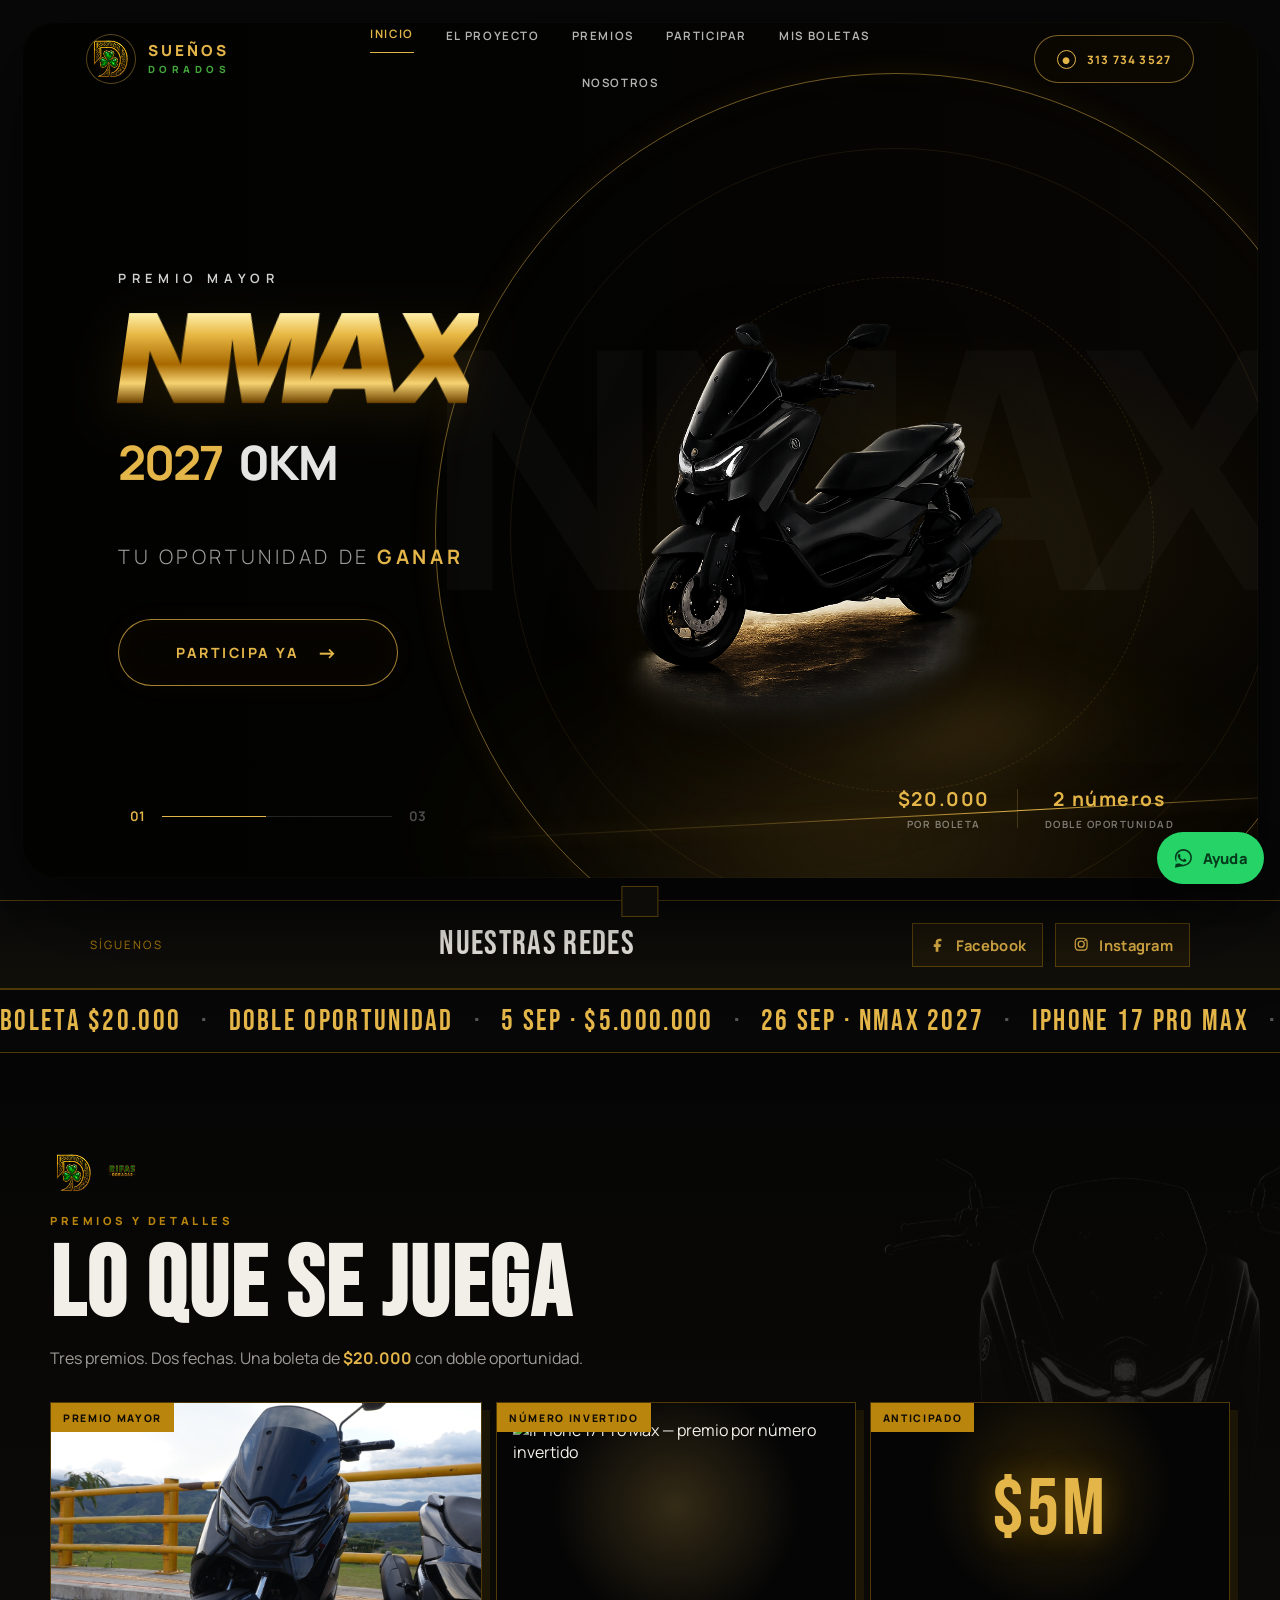
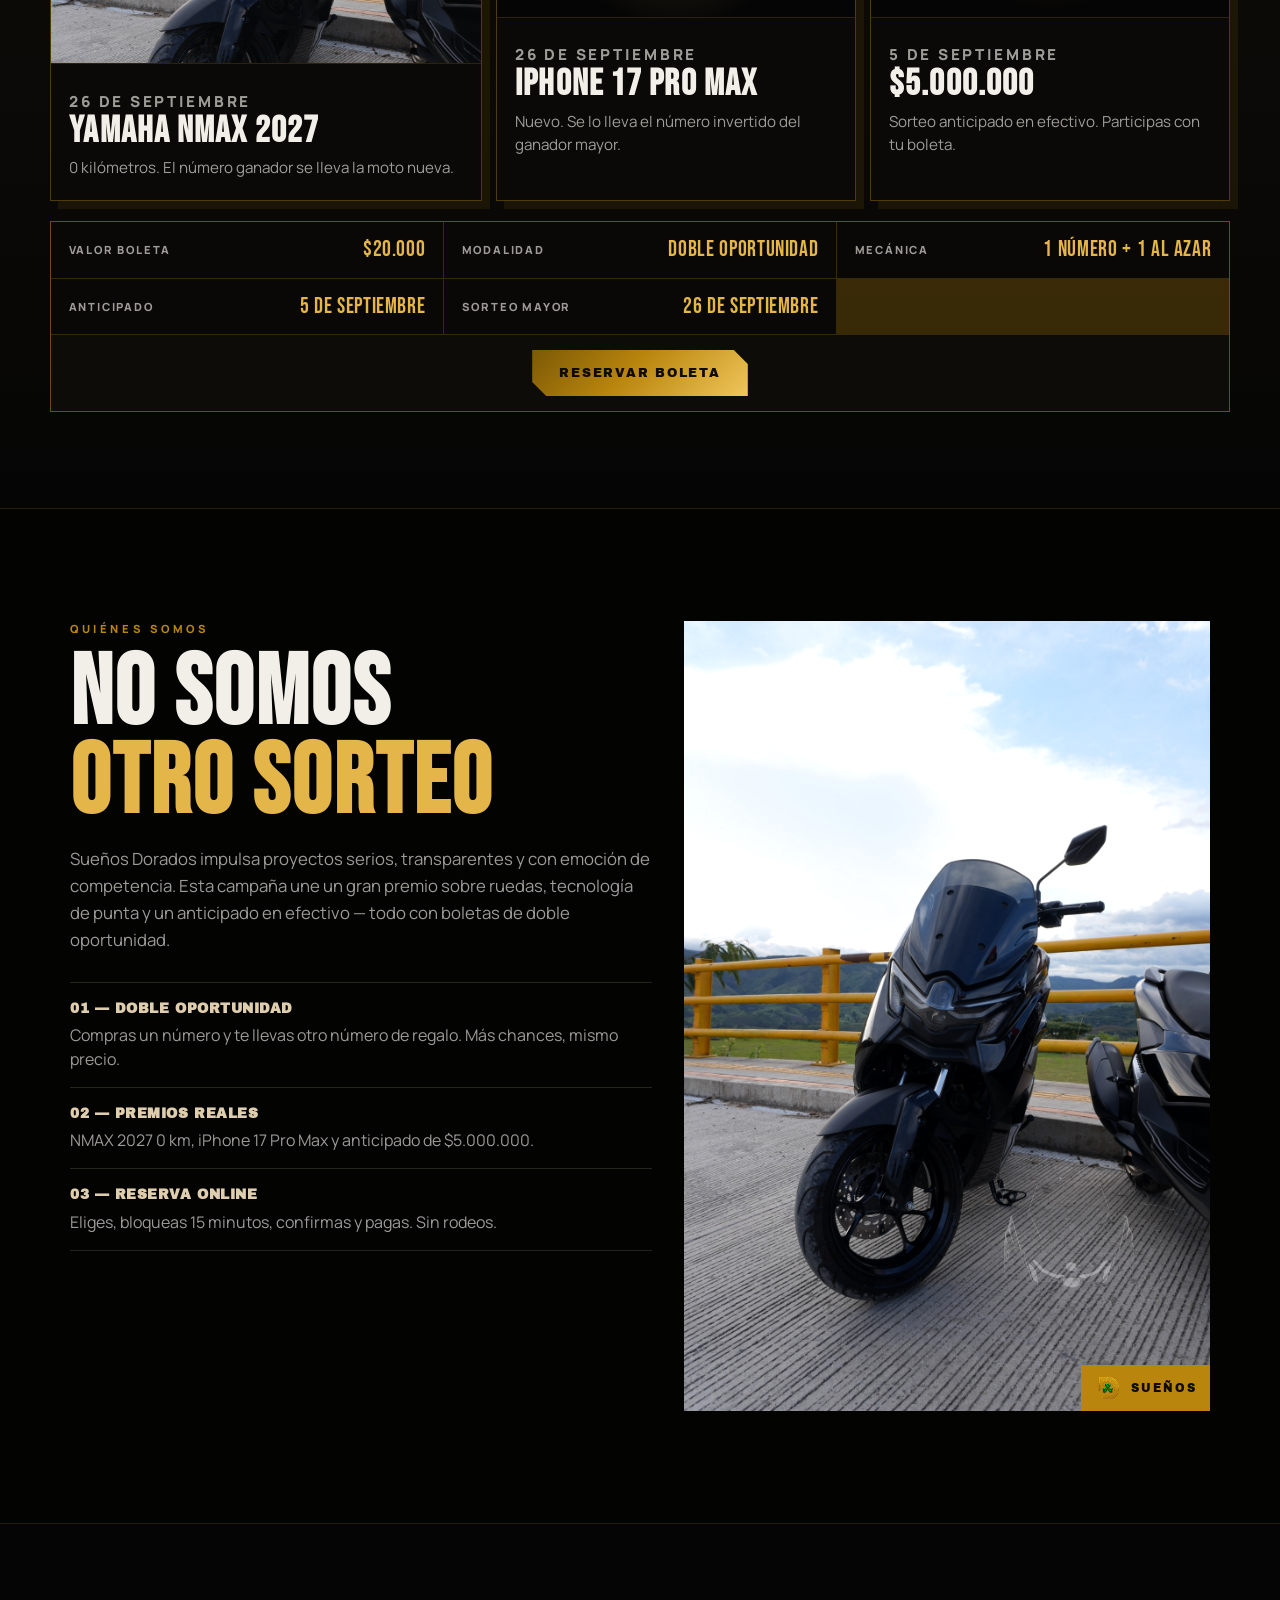
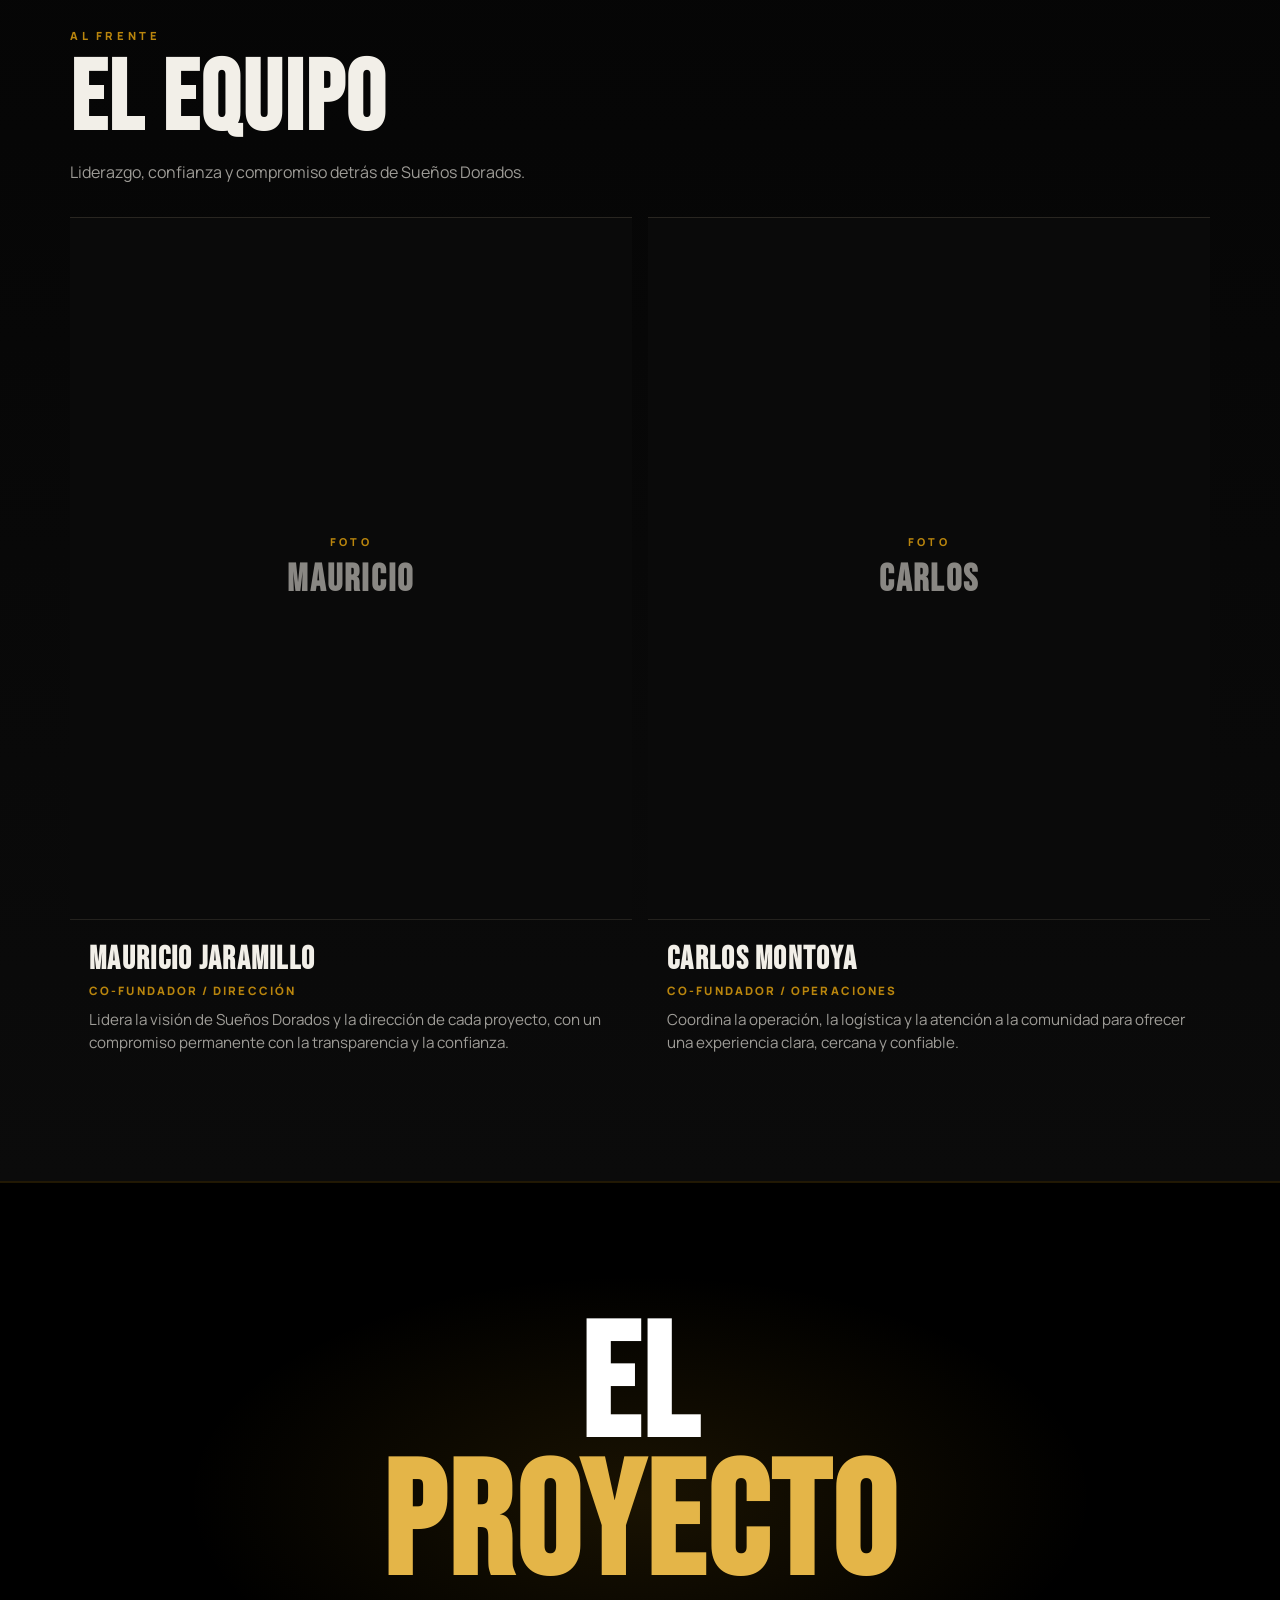
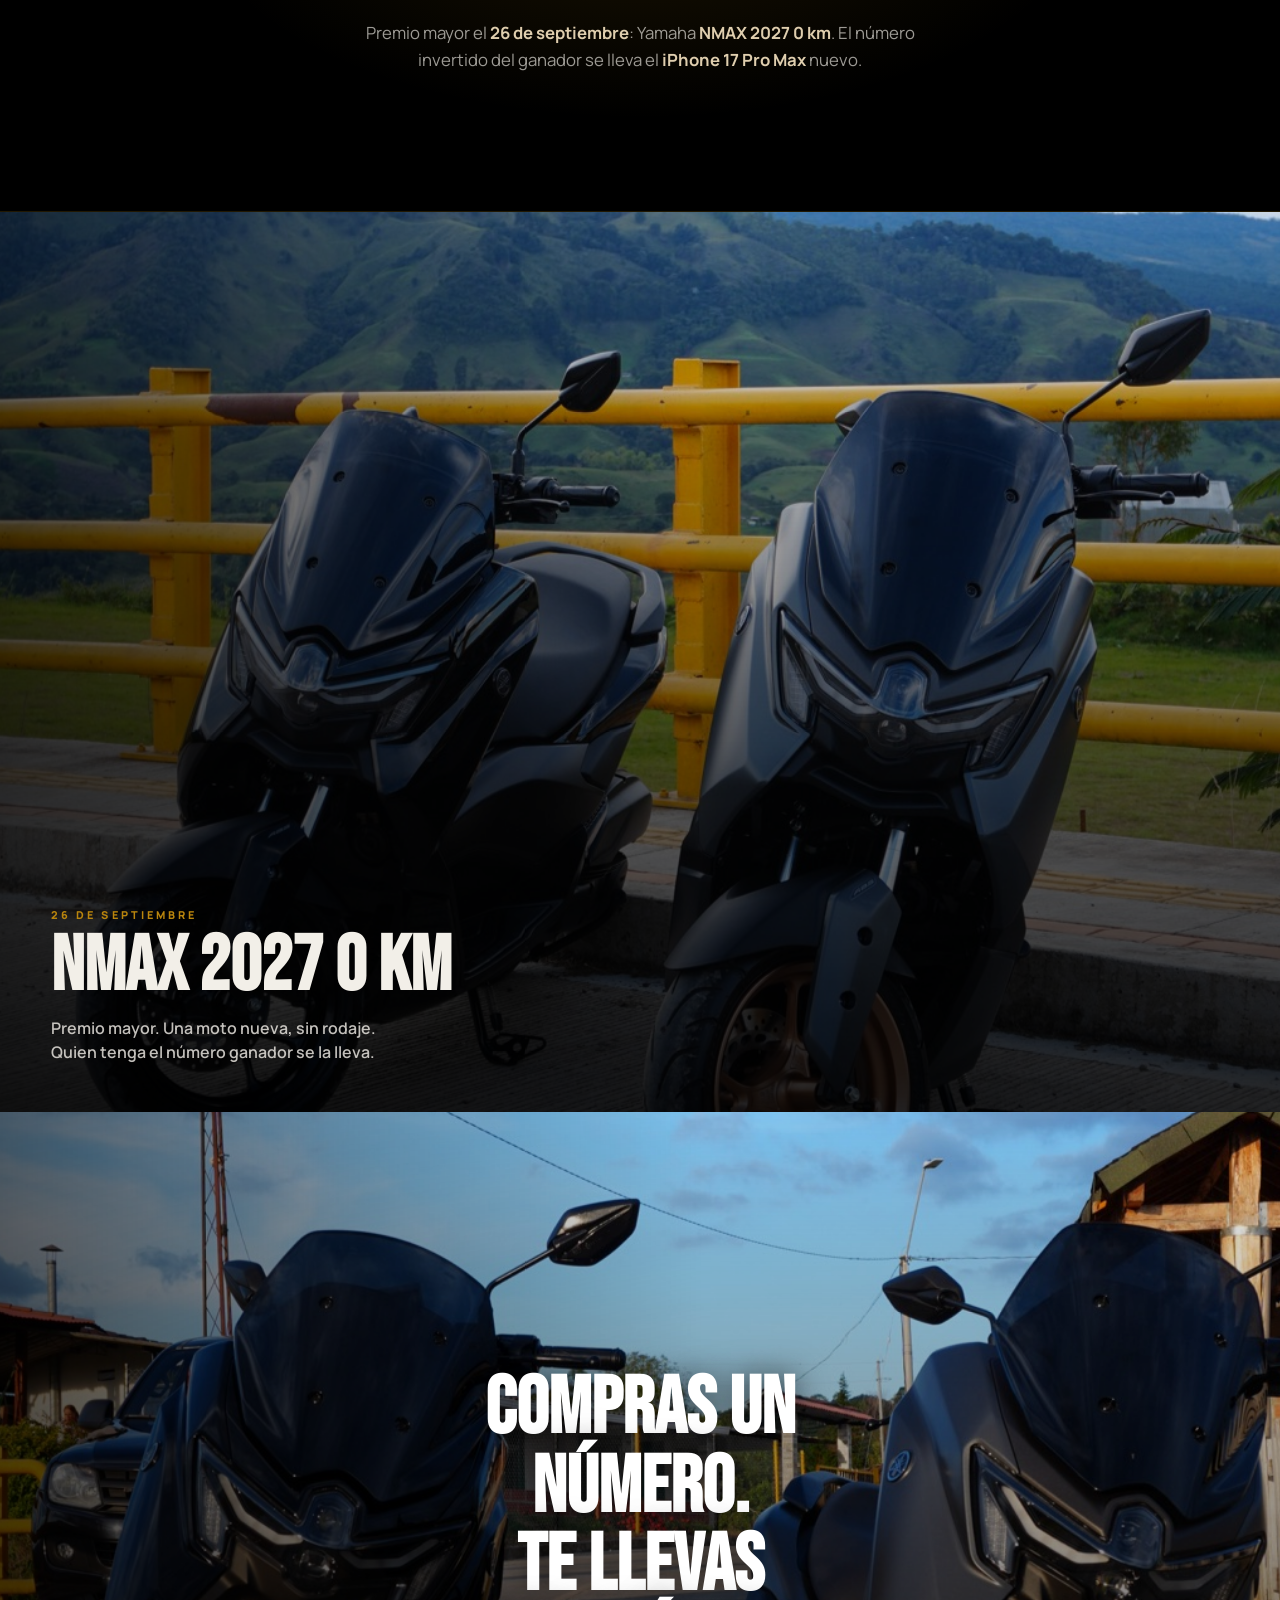
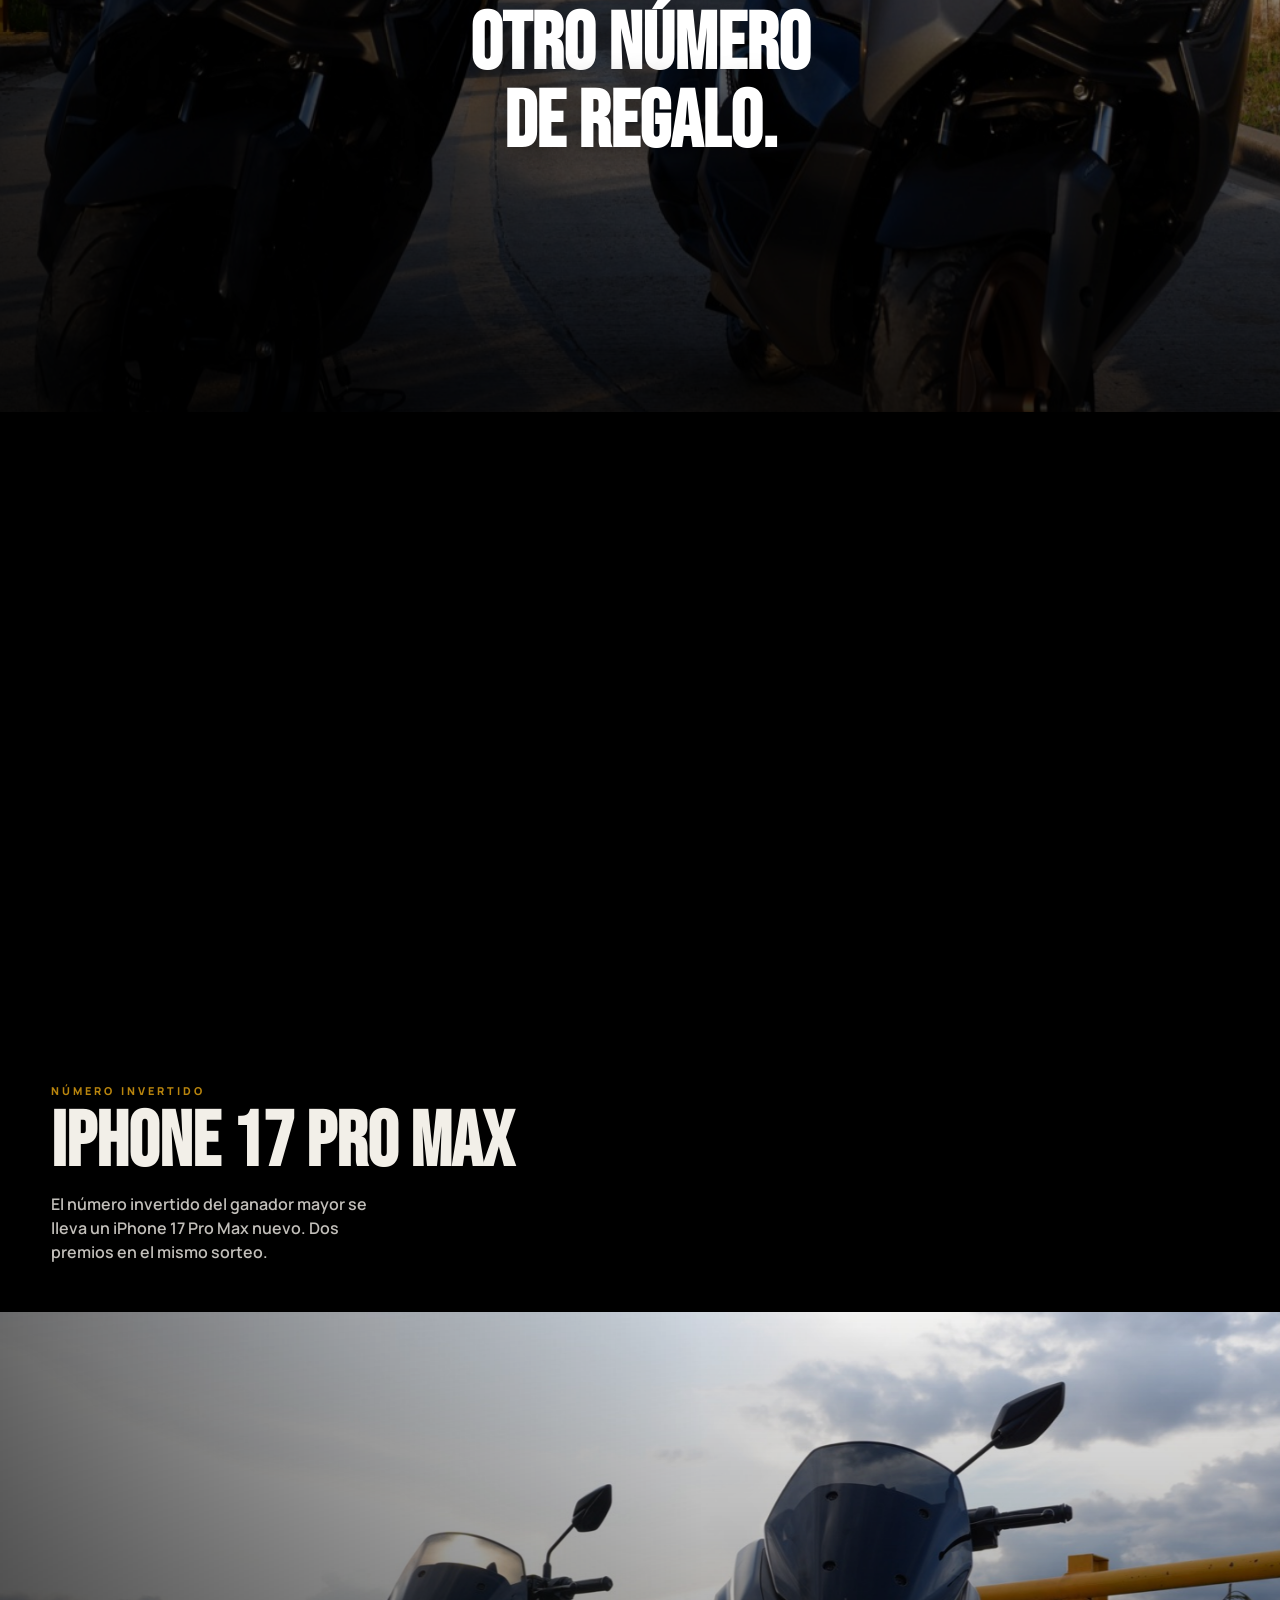
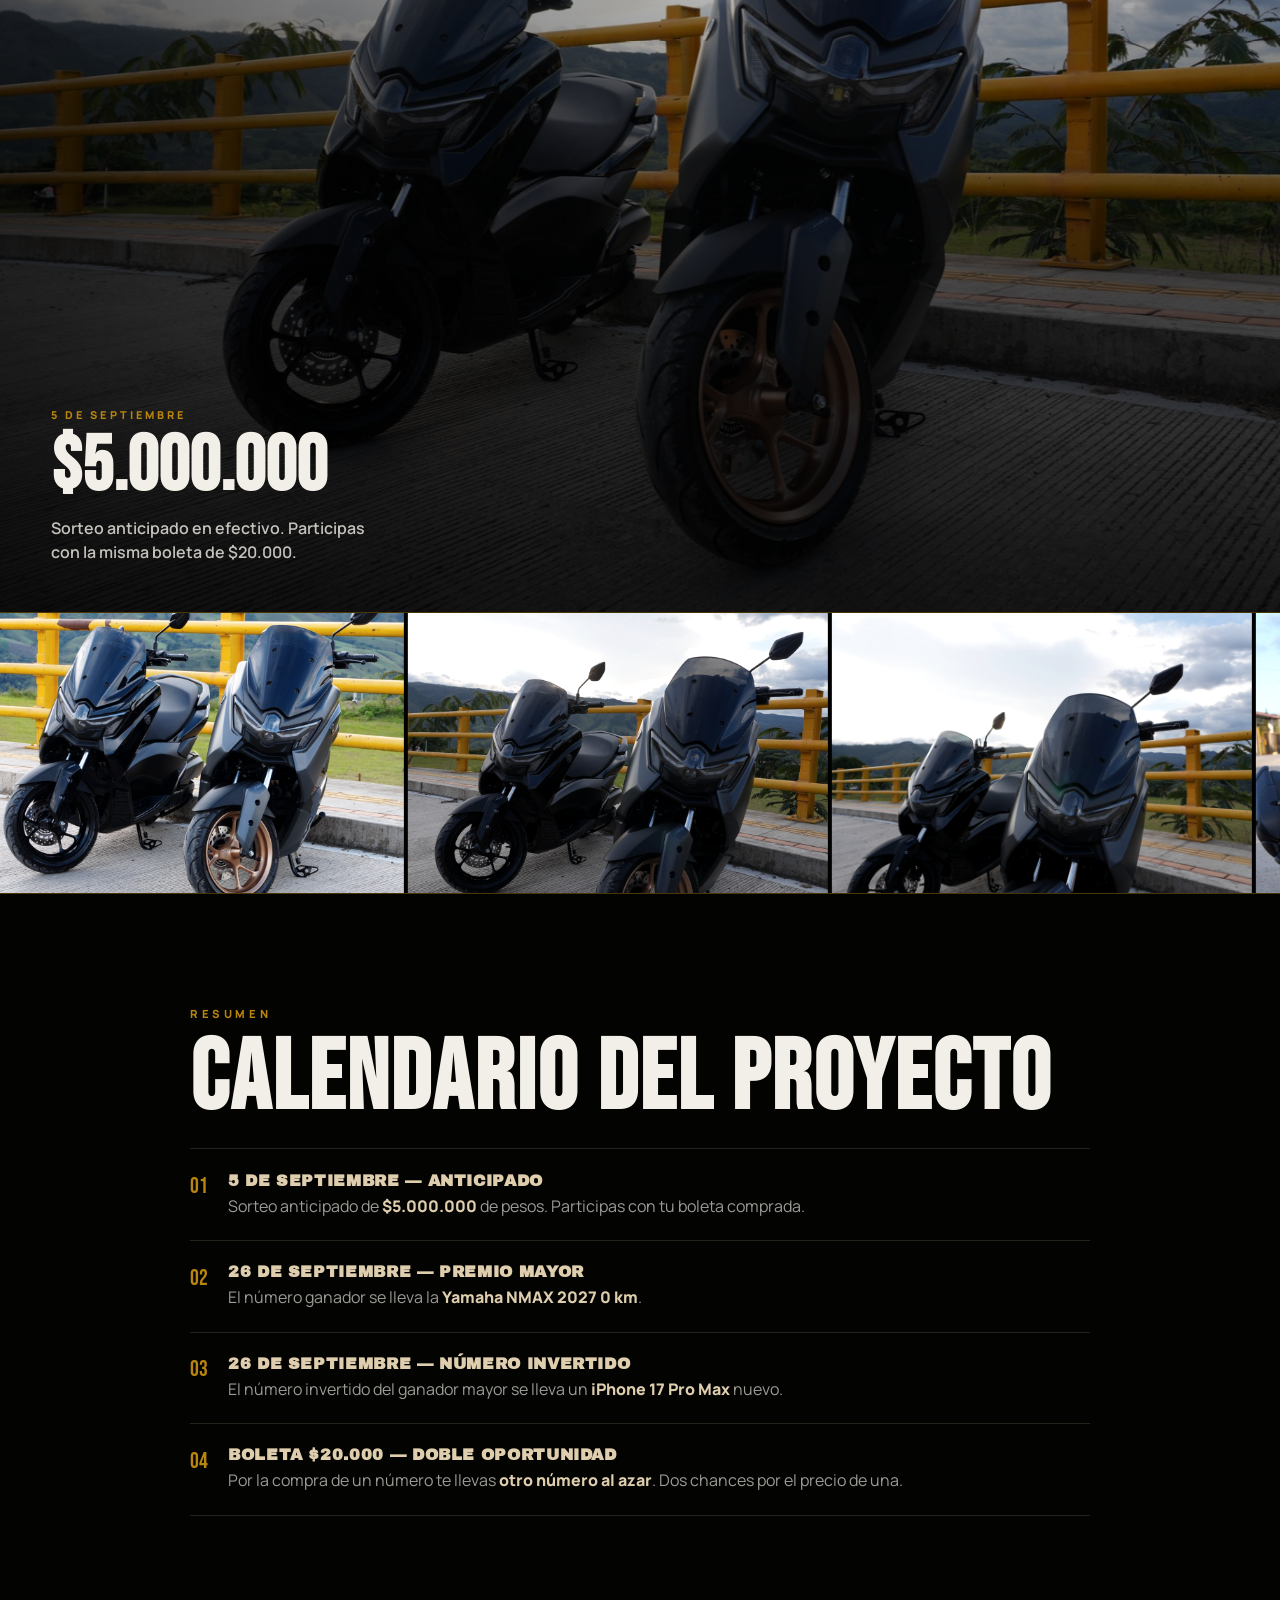
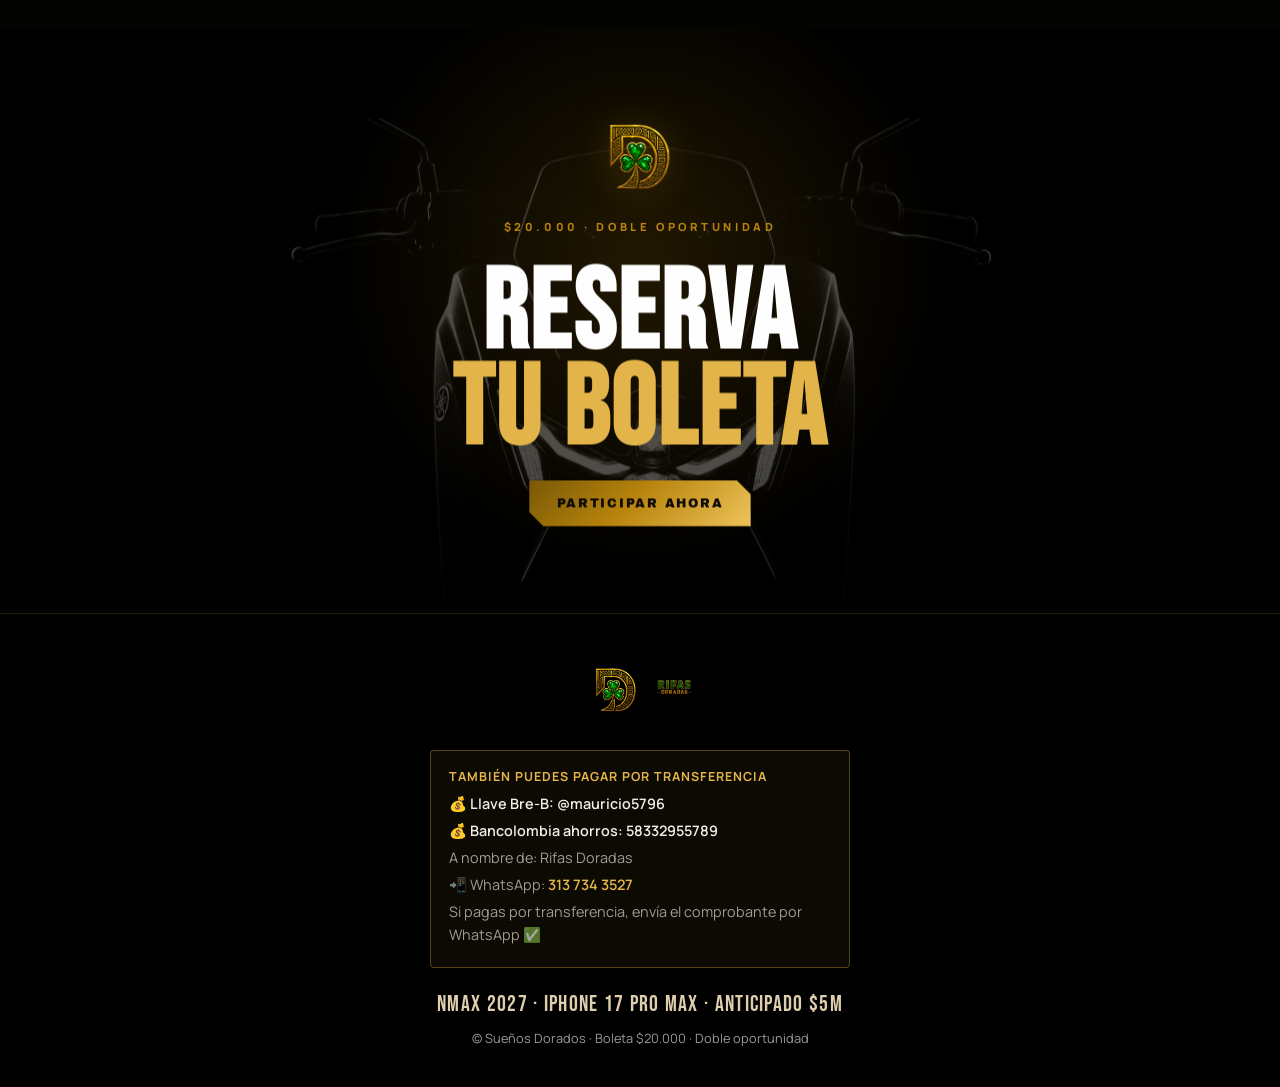
==== commit 9401dee6: "fix: ocultar contador de boletas disponibles en la landing Co-authored-by: Cursor <cursoragent@curso" ====
--- a/index.html
+++ b/index.html
@@ -749,7 +749,7 @@
     <script src="./js/vendor/ScrollTrigger.min.js"></script>
     <script src="./js/config.js"></script>
     <script src="./js/wompi-checkout.js"></script>
-    <script src="./js/app.js?v=20260718g"></script>
+    <script src="./js/app.js?v=20260723a"></script>
     <script src="./js/hero.js"></script>
     <script src="./js/motion.js"></script>
   </body>
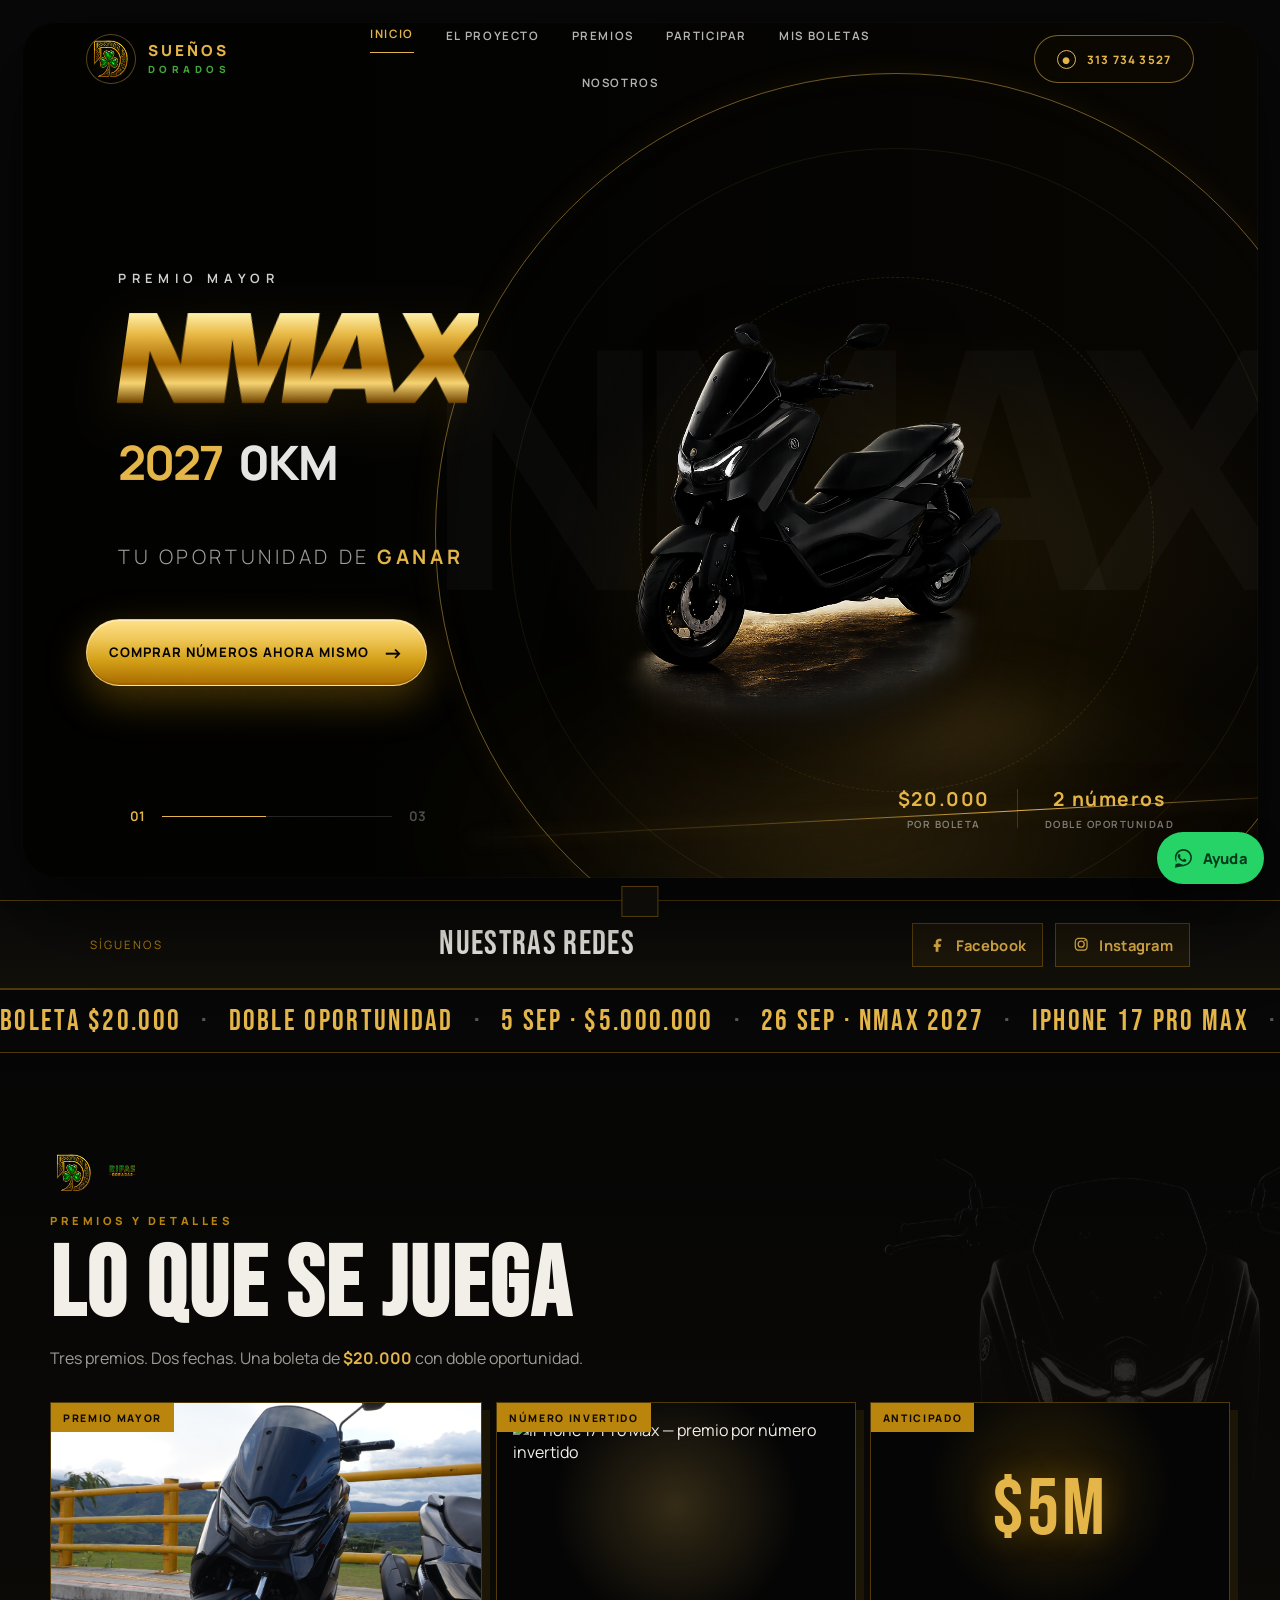
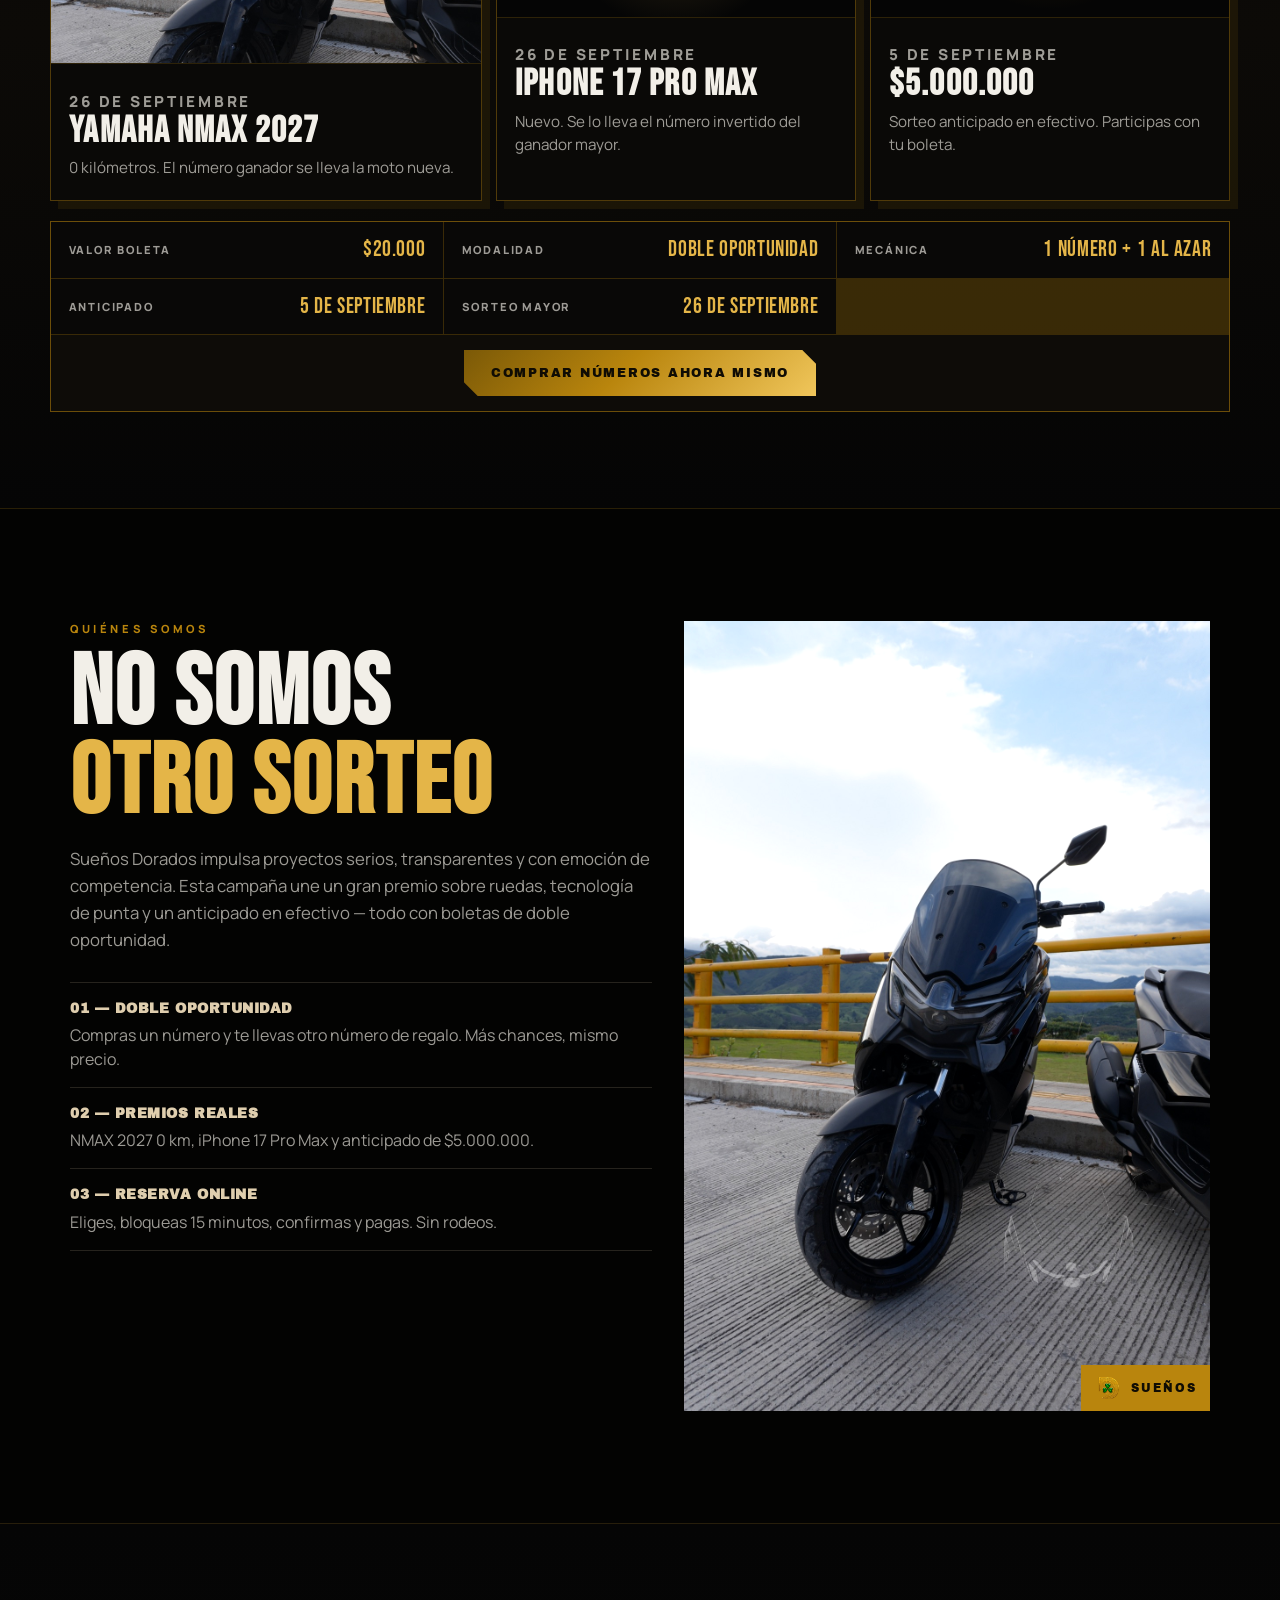
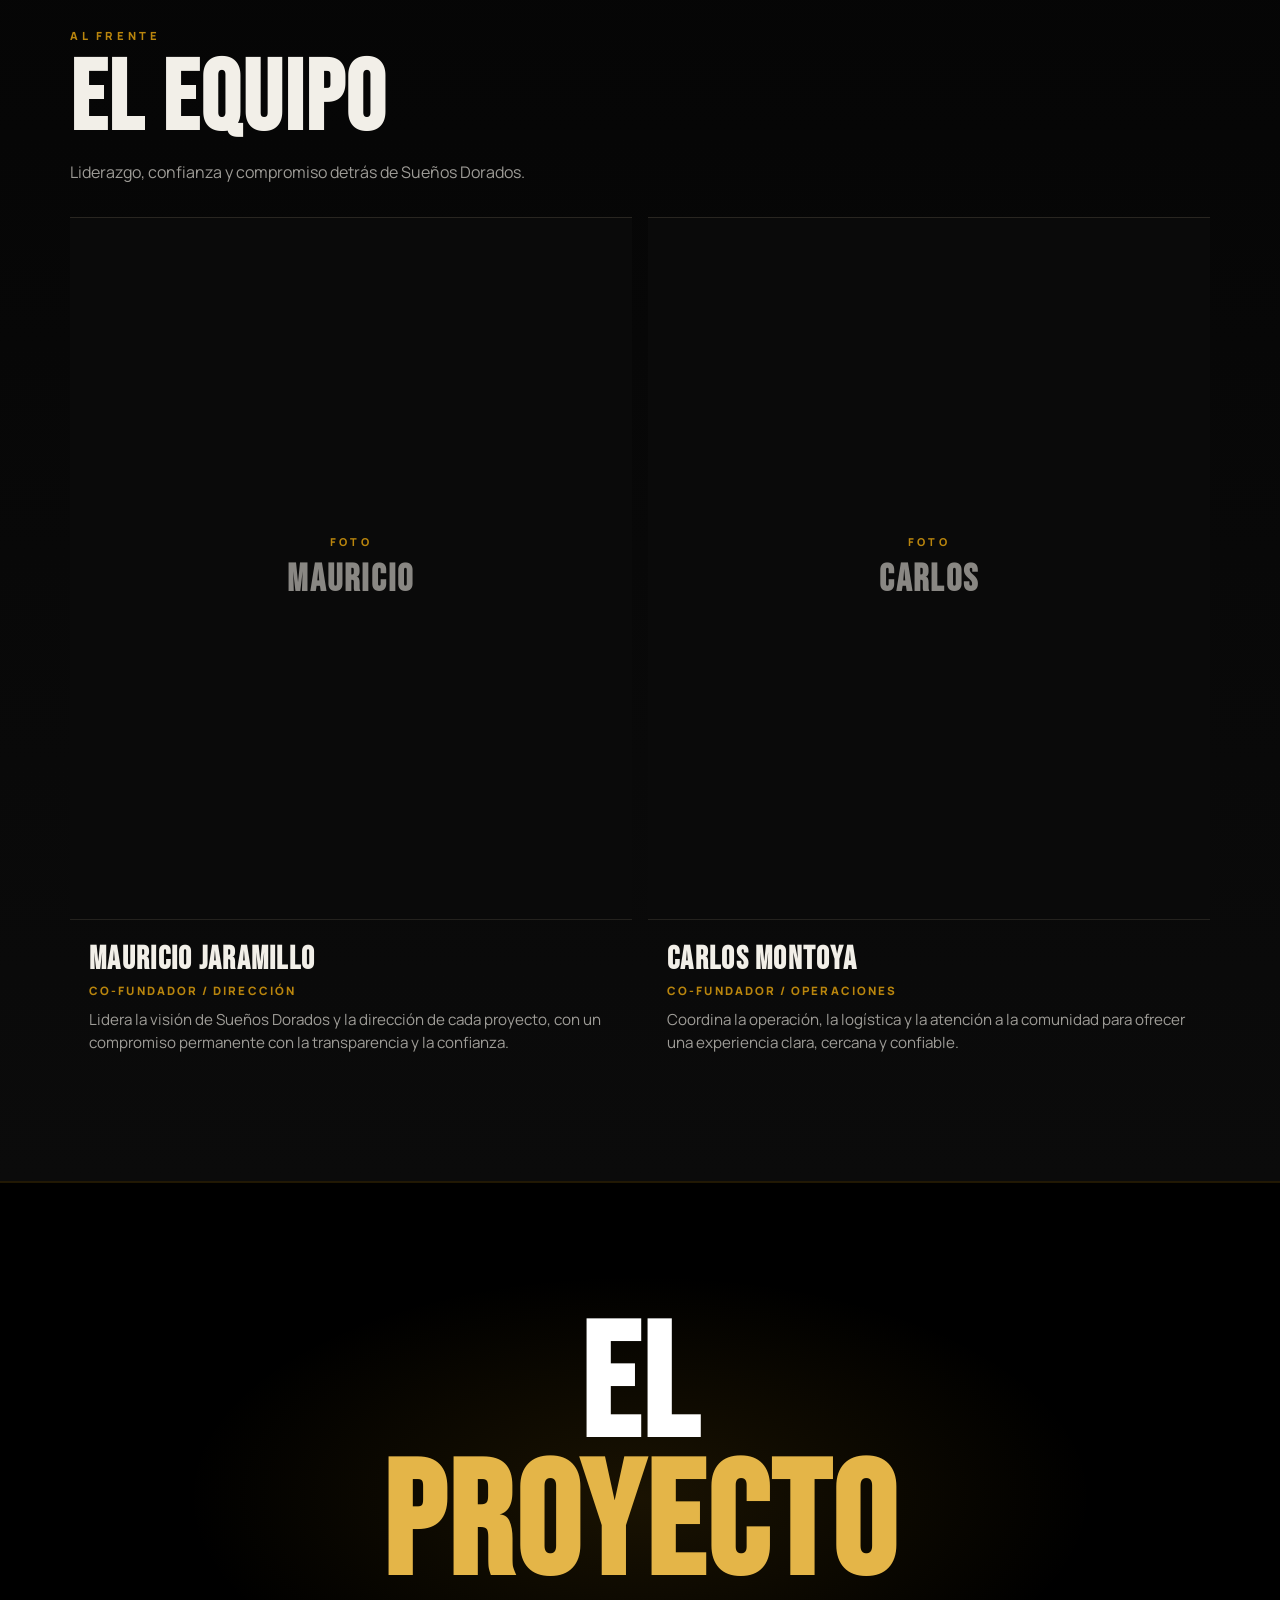
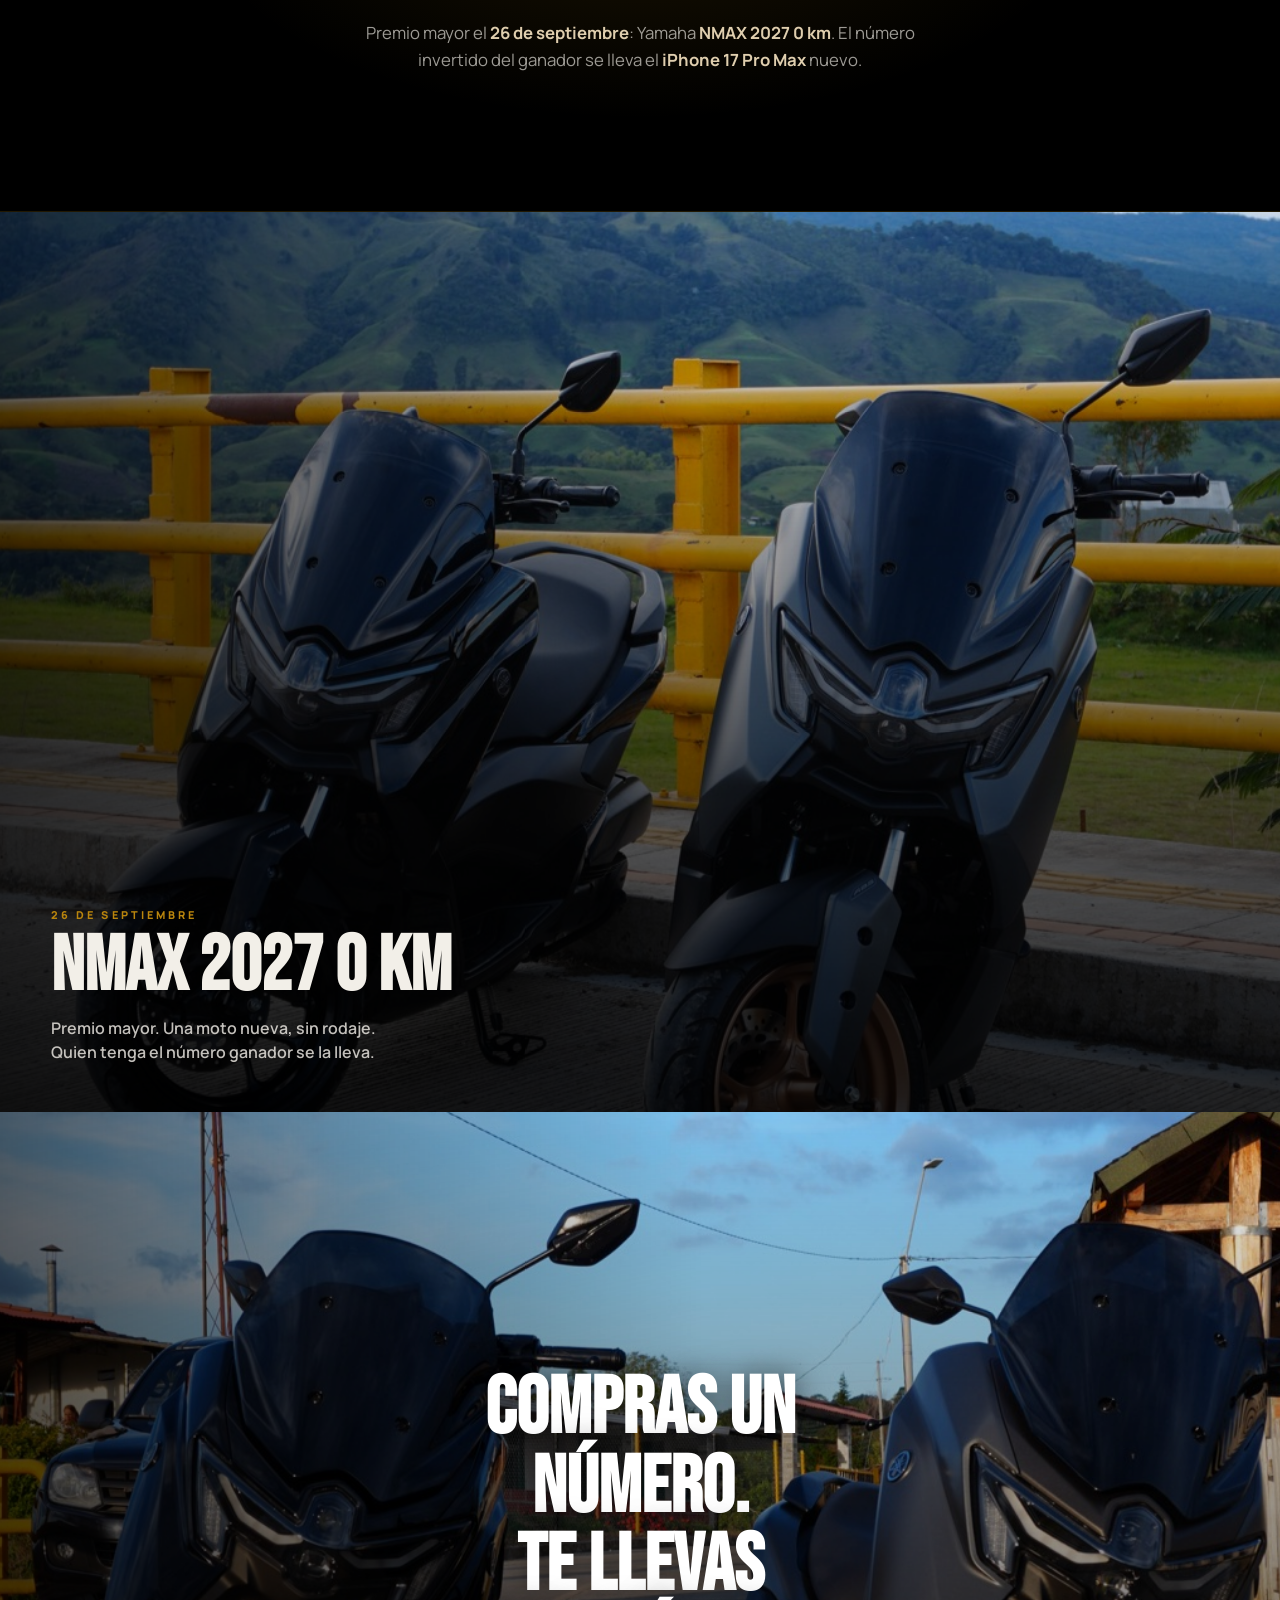
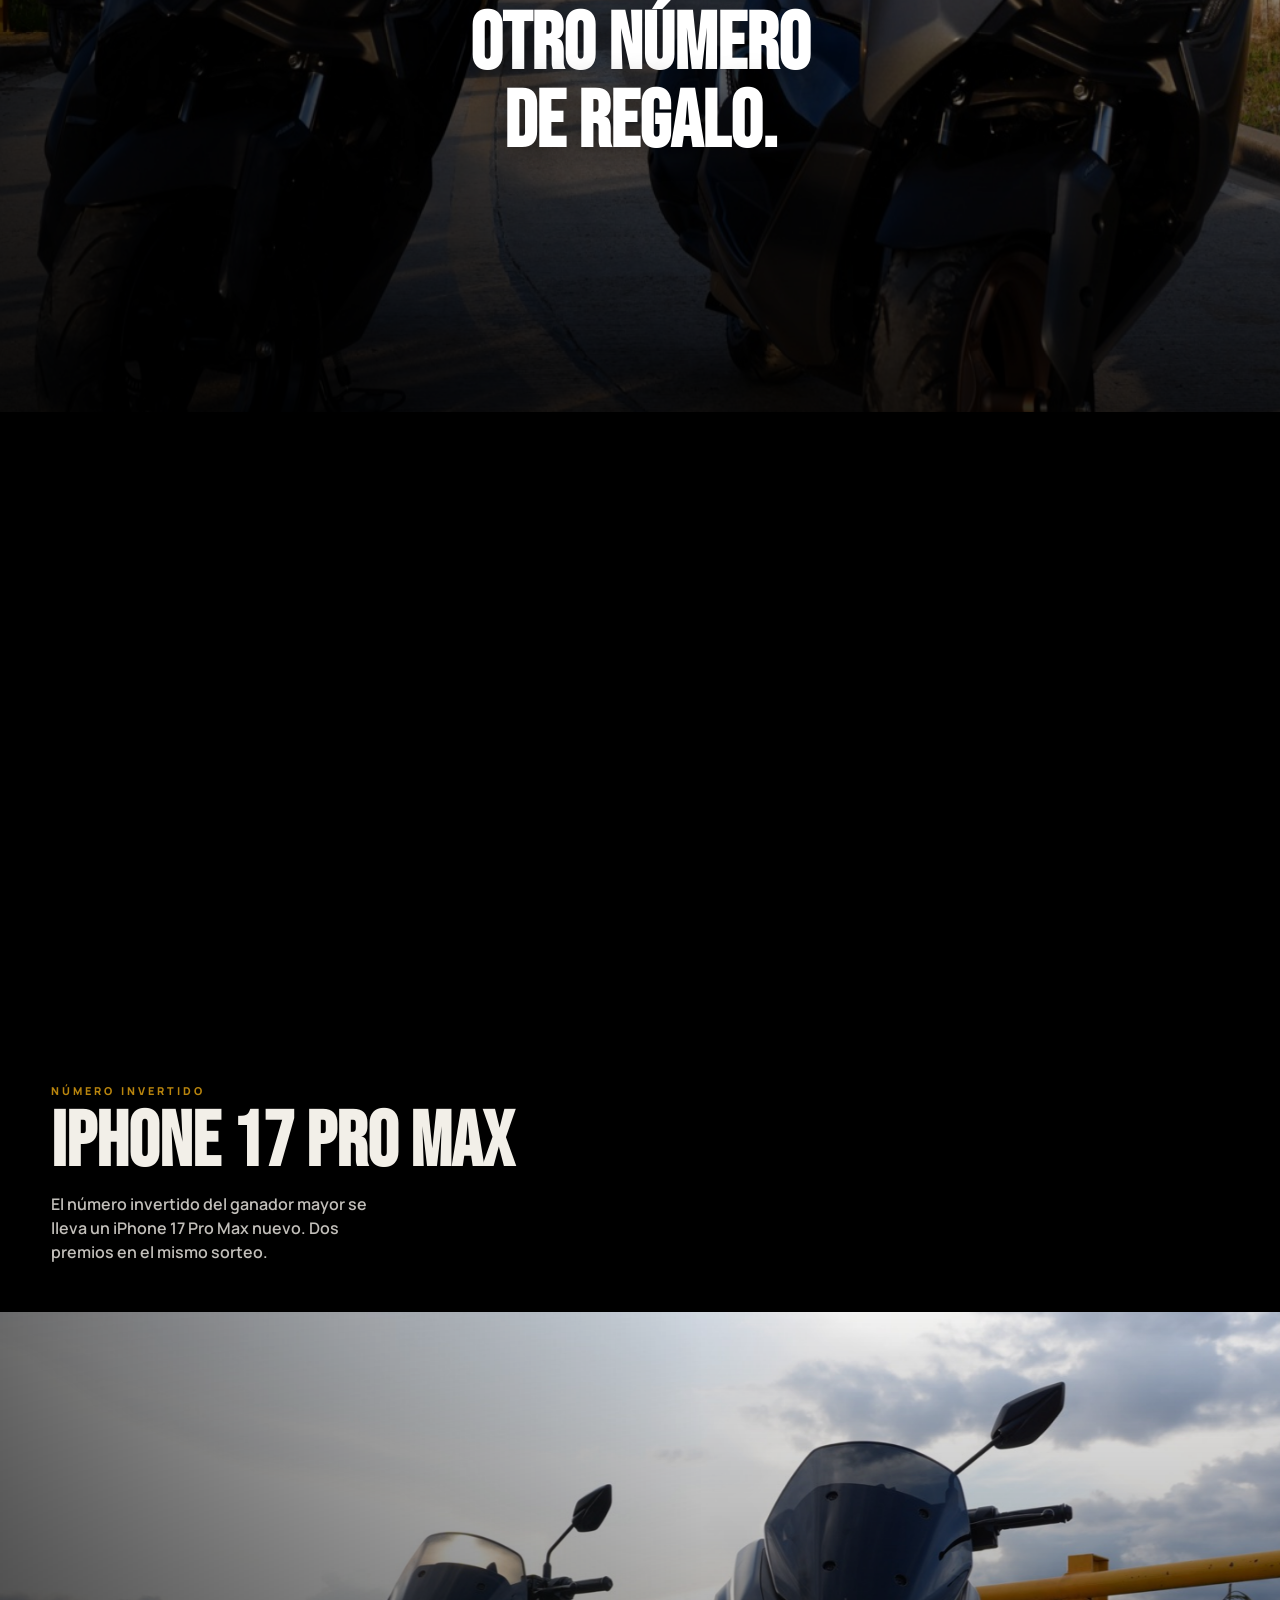
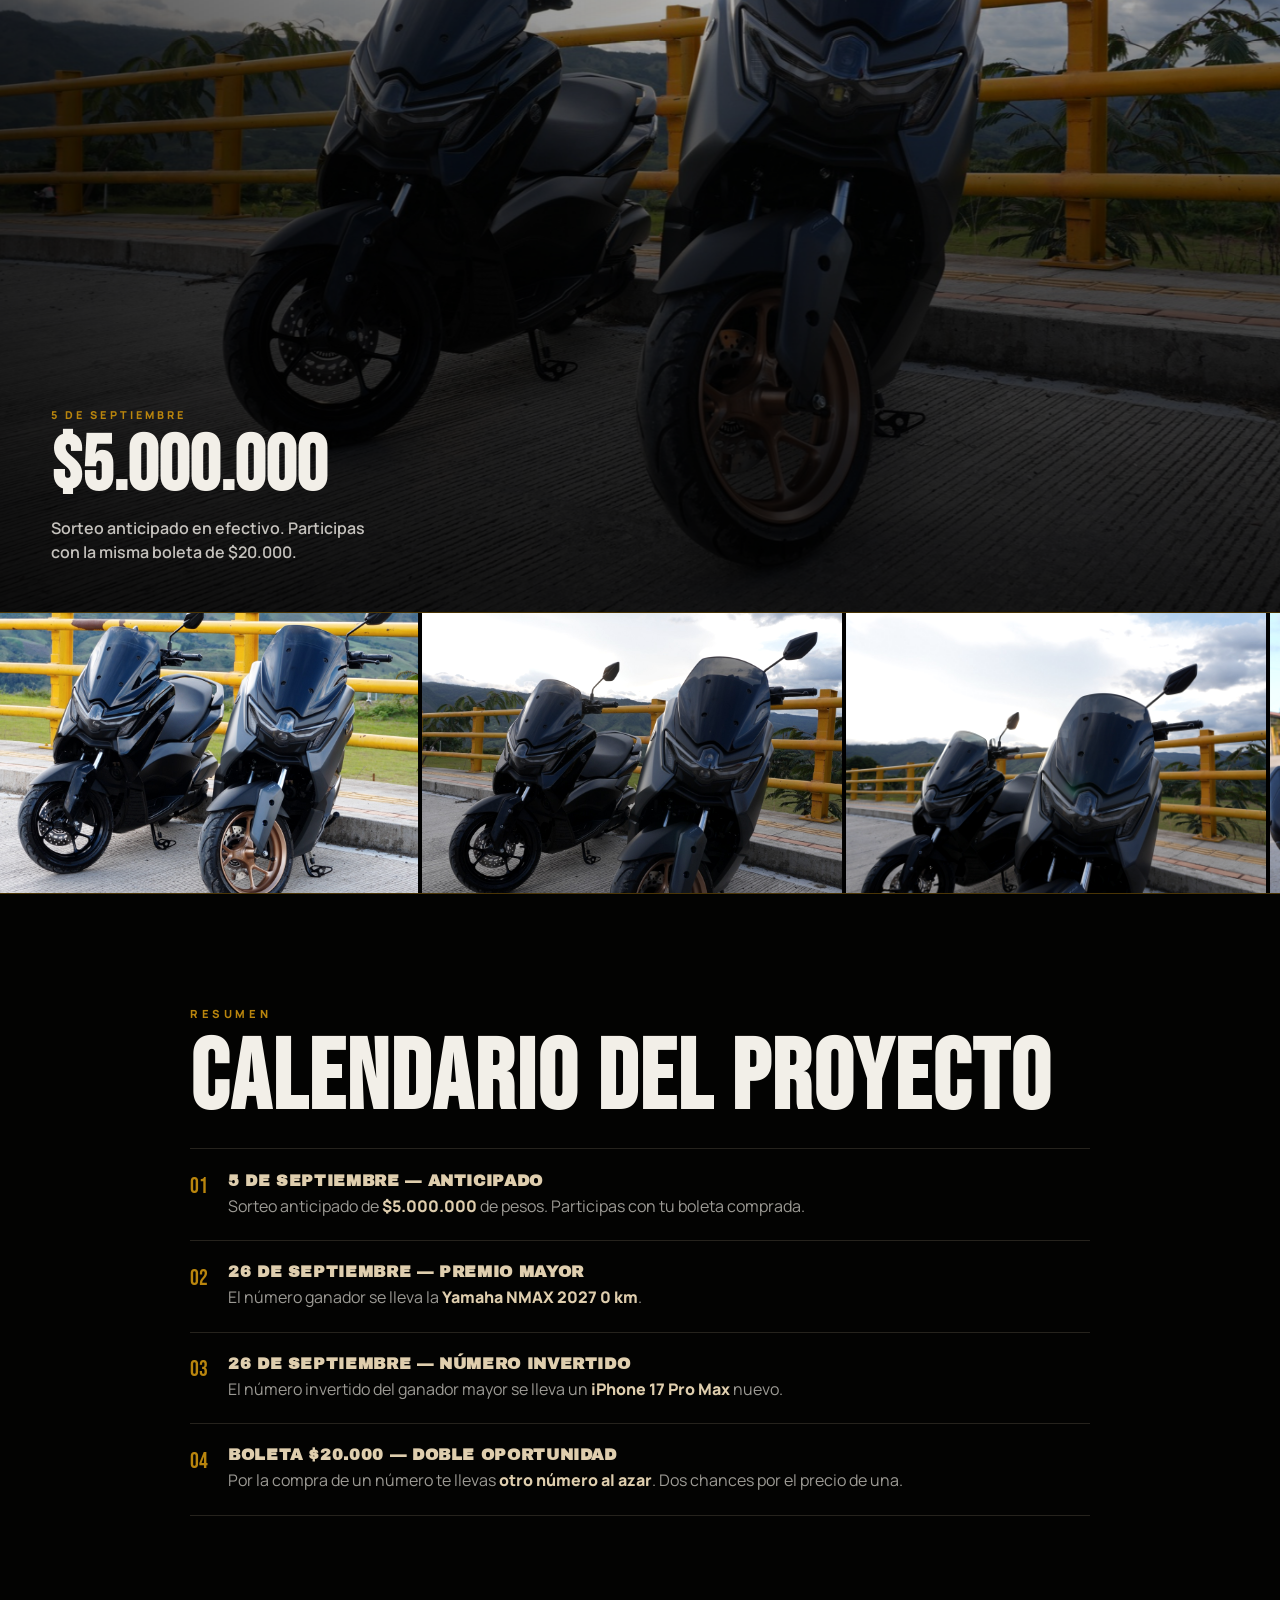
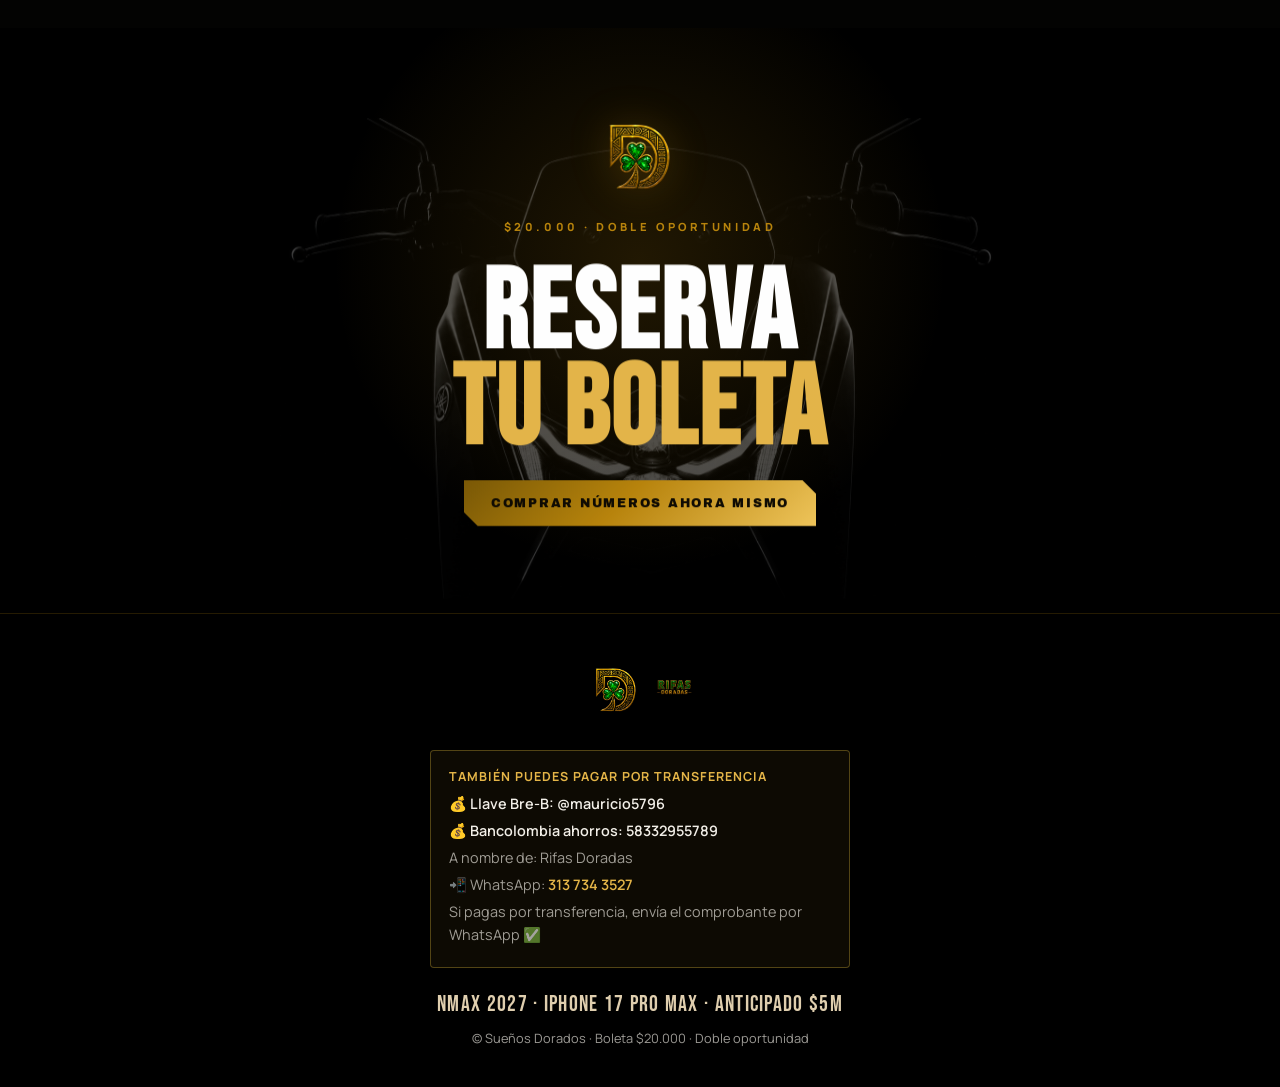
==== commit 97b11027: "feat: mejoras UX móvil, hero dorado y botón de pago con monto Incluye grilla compacta, barra reserva" ====
--- a/index.html
+++ b/index.html
@@ -14,8 +14,8 @@
       href="https://fonts.googleapis.com/css2?family=Archivo+Black&family=Bebas+Neue&family=Inter:wght@300;400;500;600;700;800;900&family=Manrope:wght@400;500;600;700;800&display=swap"
       rel="stylesheet"
     />
-    <link rel="stylesheet" href="./css/styles.css?v=20260721a" />
-    <link rel="stylesheet" href="./css/hero.css" />
+    <link rel="stylesheet" href="./css/styles.css?v=20260730d" />
+    <link rel="stylesheet" href="./css/hero.css?v=20260730d" />
   </head>
   <body>
     <!-- CABECERA -->
@@ -104,10 +104,6 @@
             <span>0KM</span>
           </div>
           <p class="hero-slogan">Tu oportunidad de <strong>ganar</strong></p>
-          <a href="#reservar" data-view="reservar" class="hero-button">
-            Participa ya
-            <span class="button-arrow">→</span>
-          </a>
         </div>
 
         <div class="hero-product">
@@ -117,6 +113,11 @@
             class="hero-bike"
           />
         </div>
+
+        <a href="#reservar" data-view="reservar" data-auto-numeros="1" class="hero-button">
+          Comprar números ahora mismo
+          <span class="button-arrow">→</span>
+        </a>
       </div>
 
       <div class="hero-index" aria-hidden="true">
@@ -271,7 +272,7 @@
             <strong>26 de septiembre</strong>
           </div>
           <div class="rifa-detalle-item rifa-detalle-cta">
-            <a class="btn-gold cut" href="#reservar" data-view="reservar">Reservar boleta</a>
+            <a class="btn-gold cut" href="#reservar" data-view="reservar" data-auto-numeros="1">Comprar números ahora mismo</a>
           </div>
         </div>
       </div>
@@ -510,7 +511,7 @@
           <span class="reveal-line">RESERVA</span>
           <span class="reveal-line gold">TU BOLETA</span>
         </h2>
-        <a class="btn-gold cut reveal" href="#reservar" data-view="reservar">Participar ahora</a>
+        <a class="btn-gold cut reveal" href="#reservar" data-view="reservar" data-auto-numeros="1">Comprar números ahora mismo</a>
       </div>
     </section>
 
@@ -520,7 +521,7 @@
     <div id="view-reservar" class="page-view page-view-reservar" hidden>
     <section id="reserva" class="reserva" aria-label="Reservar boleta">
       <img class="watermarks-silueta" src="./nmax-silueta.png" alt="" aria-hidden="true" />
-      <div class="reserva-head">
+      <div class="reserva-head reserva-head-legacy" hidden aria-hidden="true">
         <button type="button" class="link-back reserva-back-home" id="btn-volver-inicio" data-view="landing">
           ← Volver al inicio
         </button>
@@ -544,25 +545,19 @@
         </div>
 
         <div id="paso-numeros" class="paso hidden">
-          <button type="button" class="link-back" id="btn-volver-catalogo">← Volver</button>
-          <div class="rifa-header">
-            <div class="rifa-header-brand">
-              <img class="rifa-logo" src="./logo.png" alt="" />
-              <div>
-                <h3 id="rifa-titulo">—</h3>
-                <p id="rifa-desc"></p>
-              </div>
-            </div>
-            <div class="price-pill" id="rifa-precio">₡0</div>
-          </div>
-
-          <div class="compra-panel">
+          <div class="numeros-compact-bar">
+            <button type="button" class="link-back" id="btn-volver-inicio-grid" data-view="landing">← Inicio</button>
+            <input
+              id="buscar-numero"
+              type="search"
+              placeholder="Buscar número en toda la rifa…"
+              autocomplete="off"
+            />
+          </div>
+
+          <div class="compra-panel compra-panel-compact">
             <div class="compra-panel-head">
-              <div>
-                <p class="meta-line" style="margin-bottom: 0.2rem">Tu selección</p>
-                <p class="compra-hint">Elige un número y descubre el segundo número que te regalamos · Toca × para quitar</p>
-              </div>
-              <div class="compra-actions">
+              <div class="compra-actions compra-actions-full">
                 <button type="button" class="btn-ghost cut btn-sm" id="btn-al-azar">Al azar</button>
                 <div class="selection-summary">
                   <span>Números</span>
@@ -578,23 +573,18 @@
             <div id="regalo-notice" class="regalo-notice hidden" role="status" aria-live="polite"></div>
           </div>
 
-          <div class="toolbar">
-            <input
-              id="buscar-numero"
-              type="search"
-              placeholder="Buscar número… (ej. 1 o 0001)"
-              autocomplete="off"
-            />
-          </div>
-
-          <div id="leyenda-doble" class="leyenda hidden">
-            <strong>Doble oportunidad:</strong> elige uno de los números disponibles.
-            Al seleccionarlo te mostraremos el otro número que recibes de regalo.
-            Mostramos una selección aleatoria de hasta 1.000 números por visita;
-            el buscador consulta todos los disponibles.
-          </div>
-
-          <div id="numeros-grid" class="num-grid" role="listbox" aria-label="Números disponibles"></div>
+          <p class="grilla-hint" id="grilla-hint">50 números al azar · usa el buscador para cualquier disponible</p>
+
+          <div id="numeros-grid" class="num-grid num-grid-sample" role="listbox" aria-label="Números disponibles"></div>
+
+          <!-- Elementos ocultos (JS los sigue usando) -->
+          <button type="button" class="link-back hidden" id="btn-volver-catalogo" tabindex="-1" aria-hidden="true">← Volver</button>
+          <div class="rifa-header hidden" aria-hidden="true">
+            <h3 id="rifa-titulo">—</h3>
+            <p id="rifa-desc"></p>
+            <div class="price-pill" id="rifa-precio">₡0</div>
+          </div>
+          <div id="leyenda-doble" class="leyenda hidden" aria-hidden="true"></div>
 
           <div class="sticky-bar">
             <div class="sticky-info">
@@ -652,7 +642,7 @@
             <div class="exito-box" id="exito-detalle"></div>
             <div class="wompi-pay-box" id="exito-wompi">
               <button type="button" class="btn-gold cut" id="btn-pagar-wompi" disabled>
-                Pagar con Wompi
+                Pagar ahora mismo
               </button>
               <p class="wompi-pay-hint" id="wompi-pay-hint">
                 Pago seguro en línea. Al confirmar, descarga tu boleta pagada.
@@ -749,7 +739,7 @@
     <script src="./js/vendor/ScrollTrigger.min.js"></script>
     <script src="./js/config.js"></script>
     <script src="./js/wompi-checkout.js"></script>
-    <script src="./js/app.js?v=20260723a"></script>
+    <script src="./js/app.js?v=20260730f"></script>
     <script src="./js/hero.js"></script>
     <script src="./js/motion.js"></script>
   </body>
--- a/css/styles.css
+++ b/css/styles.css
@@ -1667,6 +1667,79 @@
   scrollbar-color: var(--gold) transparent;
 }
 
+/* Grilla fija: 50 números (5×10 móvil, 10×5 desktop) */
+body.grilla-compact .reserva {
+  padding-top: clamp(4.5rem, 8vw, 5.5rem);
+  padding-bottom: 5rem;
+}
+
+body.grilla-compact .watermarks-silueta {
+  display: none;
+}
+
+.numeros-compact-bar {
+  display: flex;
+  align-items: center;
+  gap: 0.65rem;
+  margin-bottom: 0.85rem;
+}
+
+.numeros-compact-bar .link-back {
+  flex-shrink: 0;
+  margin: 0;
+  white-space: nowrap;
+}
+
+.numeros-compact-bar input {
+  flex: 1;
+  min-width: 0;
+  padding: 0.85rem 0.95rem;
+  border: 1px solid var(--line);
+  background: #0d0b08;
+  color: var(--ink);
+}
+
+.compra-panel-compact {
+  margin-bottom: 0.65rem;
+  padding: 0.75rem 0.85rem;
+}
+
+.compra-actions-full {
+  width: 100%;
+  justify-content: space-between;
+}
+
+.grilla-hint {
+  margin: 0 0 0.65rem;
+  font-size: 0.78rem;
+  color: var(--muted);
+  letter-spacing: 0.04em;
+}
+
+.grilla-hint.hidden {
+  display: none;
+}
+
+.num-grid-sample {
+  grid-template-columns: repeat(5, minmax(0, 1fr));
+  max-height: none;
+  overflow: visible;
+  gap: 0.45rem;
+  margin-bottom: calc(6rem + env(safe-area-inset-bottom, 0px));
+}
+
+.num-grid-sample.num-grid-search {
+  grid-template-columns: repeat(auto-fill, minmax(68px, 1fr));
+  max-height: min(50vh, 480px);
+  overflow: auto;
+}
+
+@media (min-width: 640px) {
+  .num-grid-sample:not(.num-grid-search) {
+    grid-template-columns: repeat(10, minmax(0, 1fr));
+  }
+}
+
 .num-grid-dual {
   grid-template-columns: repeat(auto-fill, minmax(108px, 1fr));
 }
@@ -1739,7 +1812,7 @@
 /* Mobile: barra Reservar siempre visible abajo */
 @media (max-width: 768px) {
   #paso-numeros:not(.hidden) {
-    padding-bottom: calc(5.75rem + env(safe-area-inset-bottom, 0px));
+    padding-bottom: calc(8.5rem + env(safe-area-inset-bottom, 0px));
   }
 
   #paso-numeros:not(.hidden) .sticky-bar {
@@ -1749,24 +1822,45 @@
     bottom: 0;
     z-index: 80;
     margin: 0;
-    padding: 0.75rem 1rem calc(0.75rem + env(safe-area-inset-bottom, 0px));
-    gap: 0.65rem;
+    flex-direction: column;
+    align-items: stretch;
+    gap: 0.55rem;
+    padding: 0.65rem 0.85rem calc(0.65rem + env(safe-area-inset-bottom, 0px));
     border-top: 1px solid rgba(185, 133, 13, 0.45);
-    background: rgba(5, 5, 5, 0.97);
+    background: rgba(5, 5, 5, 0.98);
     box-shadow: 0 -8px 28px rgba(0, 0, 0, 0.45);
   }
 
+  #paso-numeros:not(.hidden) .sticky-info {
+    width: 100%;
+    gap: 0.55rem;
+  }
+
+  #paso-numeros:not(.hidden) .sticky-logo {
+    display: none;
+  }
+
+  #paso-numeros:not(.hidden) .sticky-info > div {
+    min-width: 0;
+    flex: 1;
+  }
+
+  #paso-numeros:not(.hidden) .sticky-bar .price-pill {
+    display: inline-block;
+    font-size: 0.95rem;
+  }
+
+  #paso-numeros:not(.hidden) .sticky-muted {
+    display: none;
+  }
+
   #paso-numeros:not(.hidden) .sticky-bar .btn-gold {
-    flex: 0 0 auto;
-    min-width: 7.5rem;
-  }
-
-  #paso-numeros:not(.hidden) .sticky-muted {
-    max-width: 42vw;
-    font-size: 0.78rem;
-    white-space: nowrap;
-    overflow: hidden;
-    text-overflow: ellipsis;
+    width: 100%;
+    min-width: 0;
+    min-height: 48px;
+    flex: none;
+    font-size: 0.88rem;
+    letter-spacing: 0.12em;
   }
 }
 
@@ -2138,7 +2232,7 @@
   position: fixed;
   right: max(1rem, env(safe-area-inset-right));
   bottom: max(1rem, env(safe-area-inset-bottom));
-  z-index: 90;
+  z-index: 70;
   display: inline-flex;
   align-items: center;
   gap: 0.45rem;
@@ -2194,6 +2288,17 @@
   }
 }
 
+/* En flujo de reserva/compra no tapar la barra inferior */
+body.is-reservar .whatsapp-float {
+  display: none !important;
+}
+
+/* Inicio: WhatsApp visible y por encima del contenido */
+body:not(.is-reservar) .whatsapp-float {
+  display: inline-flex;
+  z-index: 95;
+}
+
 @media (min-width: 768px) {
   .social-follow-label {
     width: auto;
--- a/css/hero.css
+++ b/css/hero.css
@@ -1,4 +1,4 @@
-/* Hero + header — mockup Rifas Doradas / NMAX */
+/* Hero + header — mockup Sueños Dorados / NMAX */
 :root {
   --black: #030302;
   --black-soft: #080704;
@@ -398,16 +398,22 @@
   min-height: calc(100svh - 44px);
   align-items: center;
   grid-template-columns: minmax(280px, 0.82fr) minmax(320px, 1.18fr);
+  grid-template-areas:
+    "copy product"
+    "cta product";
+  gap: 0 2rem;
   padding: 125px var(--page-padding) 70px;
   width: auto;
   margin: 0;
 }
 
 .hero-copy {
+  grid-area: copy;
   position: relative;
   z-index: 8;
   max-width: 650px;
   padding-left: clamp(12px, 2.5vw, 44px);
+  align-self: end;
 }
 
 .hero-label {
@@ -486,29 +492,44 @@
 }
 
 .hero-button {
+  grid-area: cta;
+  align-self: start;
+  justify-self: start;
   position: relative;
   display: inline-flex;
-  min-width: 280px;
+  min-width: min(100%, 340px);
+  max-width: 100%;
   min-height: 67px;
   overflow: hidden;
   align-items: center;
   justify-content: center;
-  gap: 18px;
+  gap: 14px;
   margin-top: 46px;
-  padding: 0 30px;
-  border: 1px solid rgba(228, 181, 72, 0.72);
+  padding: 0 22px;
+  border: 1px solid rgba(255, 228, 160, 0.75);
   border-radius: 999px !important;
   opacity: 0;
-  color: var(--gold-light);
-  background: rgba(185, 133, 13, 0.025);
-  box-shadow: inset 0 0 26px rgba(185, 133, 13, 0.035), 0 0 30px rgba(185, 133, 13, 0.035);
-  font-size: 0.88rem;
+  color: #060501;
+  background: linear-gradient(180deg, #ffe08a 0%, #f0c85a 28%, #d4a017 62%, #a86900 100%);
+  box-shadow:
+    0 14px 40px rgba(185, 133, 13, 0.38),
+    inset 0 1px 0 rgba(255, 255, 255, 0.42),
+    inset 0 -2px 0 rgba(120, 80, 0, 0.25);
+  font-size: clamp(0.68rem, 2.4vw, 0.82rem);
   font-weight: 750;
-  letter-spacing: 0.18em;
-  text-transform: uppercase;
+  letter-spacing: 0.08em;
+  text-transform: uppercase;
+  text-align: center;
+  line-height: 1.25;
+  text-decoration: none;
   animation: revealLeft 900ms 800ms forwards;
-  transition: color 250ms ease, background 250ms ease, transform 250ms ease, box-shadow 250ms ease;
+  transition:
+    transform 180ms ease,
+    box-shadow 180ms ease,
+    filter 180ms ease;
   clip-path: none;
+  -webkit-tap-highlight-color: transparent;
+  touch-action: manipulation;
 }
 
 .hero-button::before {
@@ -524,11 +545,19 @@
 }
 
 .hero-button:hover {
-  color: #060501;
-  background: var(--gold-light);
-  box-shadow: 0 18px 52px rgba(185, 133, 13, 0.26);
-  transform: translateY(-4px);
-  filter: none;
+  transform: translateY(-3px);
+  box-shadow:
+    0 20px 52px rgba(185, 133, 13, 0.48),
+    inset 0 1px 0 rgba(255, 255, 255, 0.5);
+  filter: brightness(1.06);
+}
+
+.hero-button:active {
+  transform: translateY(2px) scale(0.98);
+  box-shadow:
+    0 6px 18px rgba(185, 133, 13, 0.32),
+    inset 0 2px 6px rgba(80, 50, 0, 0.22);
+  filter: brightness(0.94);
 }
 
 .hero-button:hover::before {
@@ -545,6 +574,7 @@
 }
 
 .hero-product {
+  grid-area: product;
   position: relative;
   align-self: stretch;
   min-height: 560px;
@@ -788,13 +818,15 @@
     min-height: calc(100svh - 20px);
     flex-direction: column;
     align-items: stretch;
-    padding: 112px 22px 28px;
+    padding: 112px 22px calc(28px + env(safe-area-inset-bottom, 0px));
   }
 
   .hero-copy {
+    order: 1;
     width: 100%;
     max-width: none;
     padding: 0;
+    align-self: auto;
   }
 
   .hero-label {
@@ -820,23 +852,33 @@
   }
 
   .hero-button {
+    order: 3;
     min-width: 0;
     width: 100%;
     min-height: 58px;
-    margin-top: 27px;
+    margin-top: 22px;
+    margin-bottom: calc(4.75rem + env(safe-area-inset-bottom, 0px));
     font-size: 0.75rem;
+    align-self: auto;
+    justify-self: stretch;
   }
 
   .hero-product {
+    order: 2;
     width: 100%;
-    min-height: 380px;
-    margin-top: -10px;
+    min-height: 42vh;
+    margin-top: 18px;
+    flex-shrink: 0;
   }
 
   .hero-bike {
-    right: -48%;
-    bottom: -1%;
-    width: 161vw;
+    left: 0;
+    right: 0;
+    bottom: 0;
+    width: min(112vw, 520px);
+    margin-inline: auto;
+    object-fit: contain;
+    object-position: center bottom;
   }
 
   .hero-golden-arc {
@@ -879,11 +921,10 @@
   }
 
   .hero-product {
-    min-height: 320px;
+    min-height: 38vh;
   }
 
   .hero-bike {
-    right: -57%;
-    width: 174vw;
-  }
-}
+    width: min(118vw, 480px);
+  }
+}
